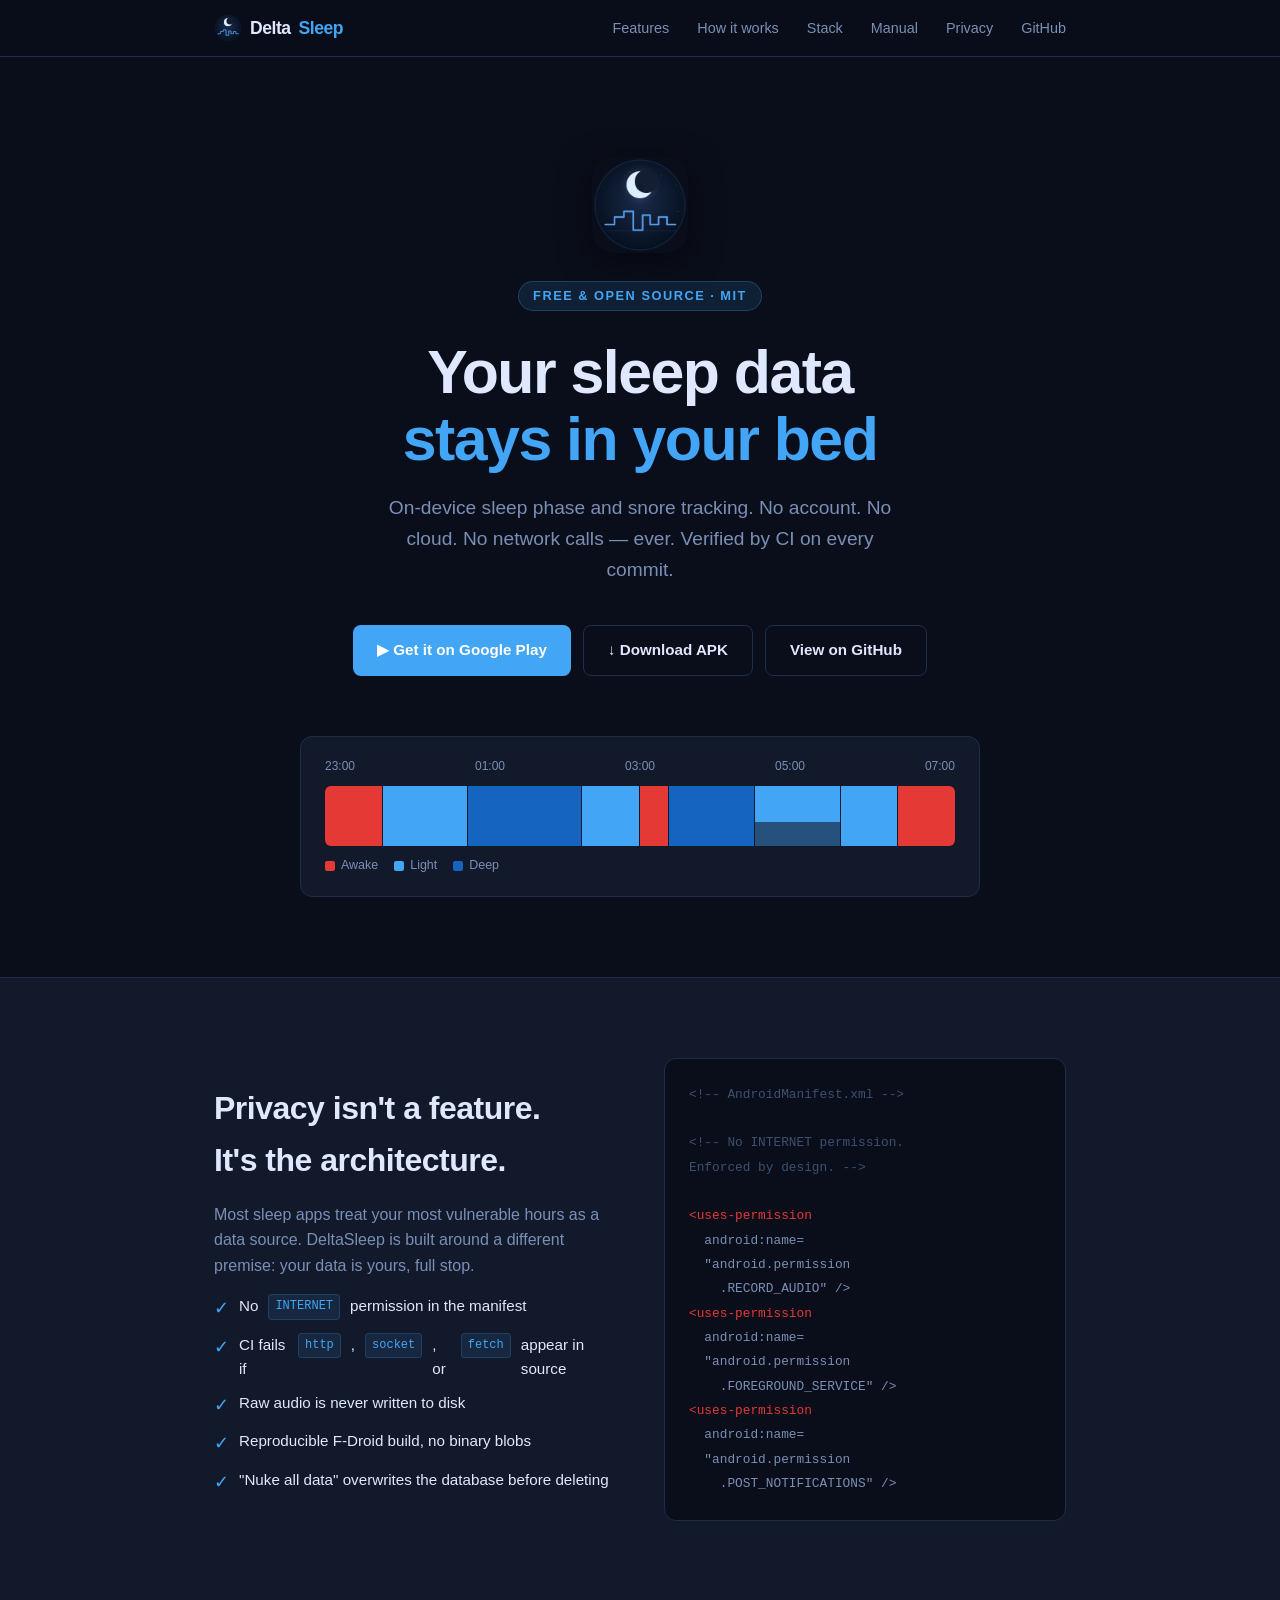
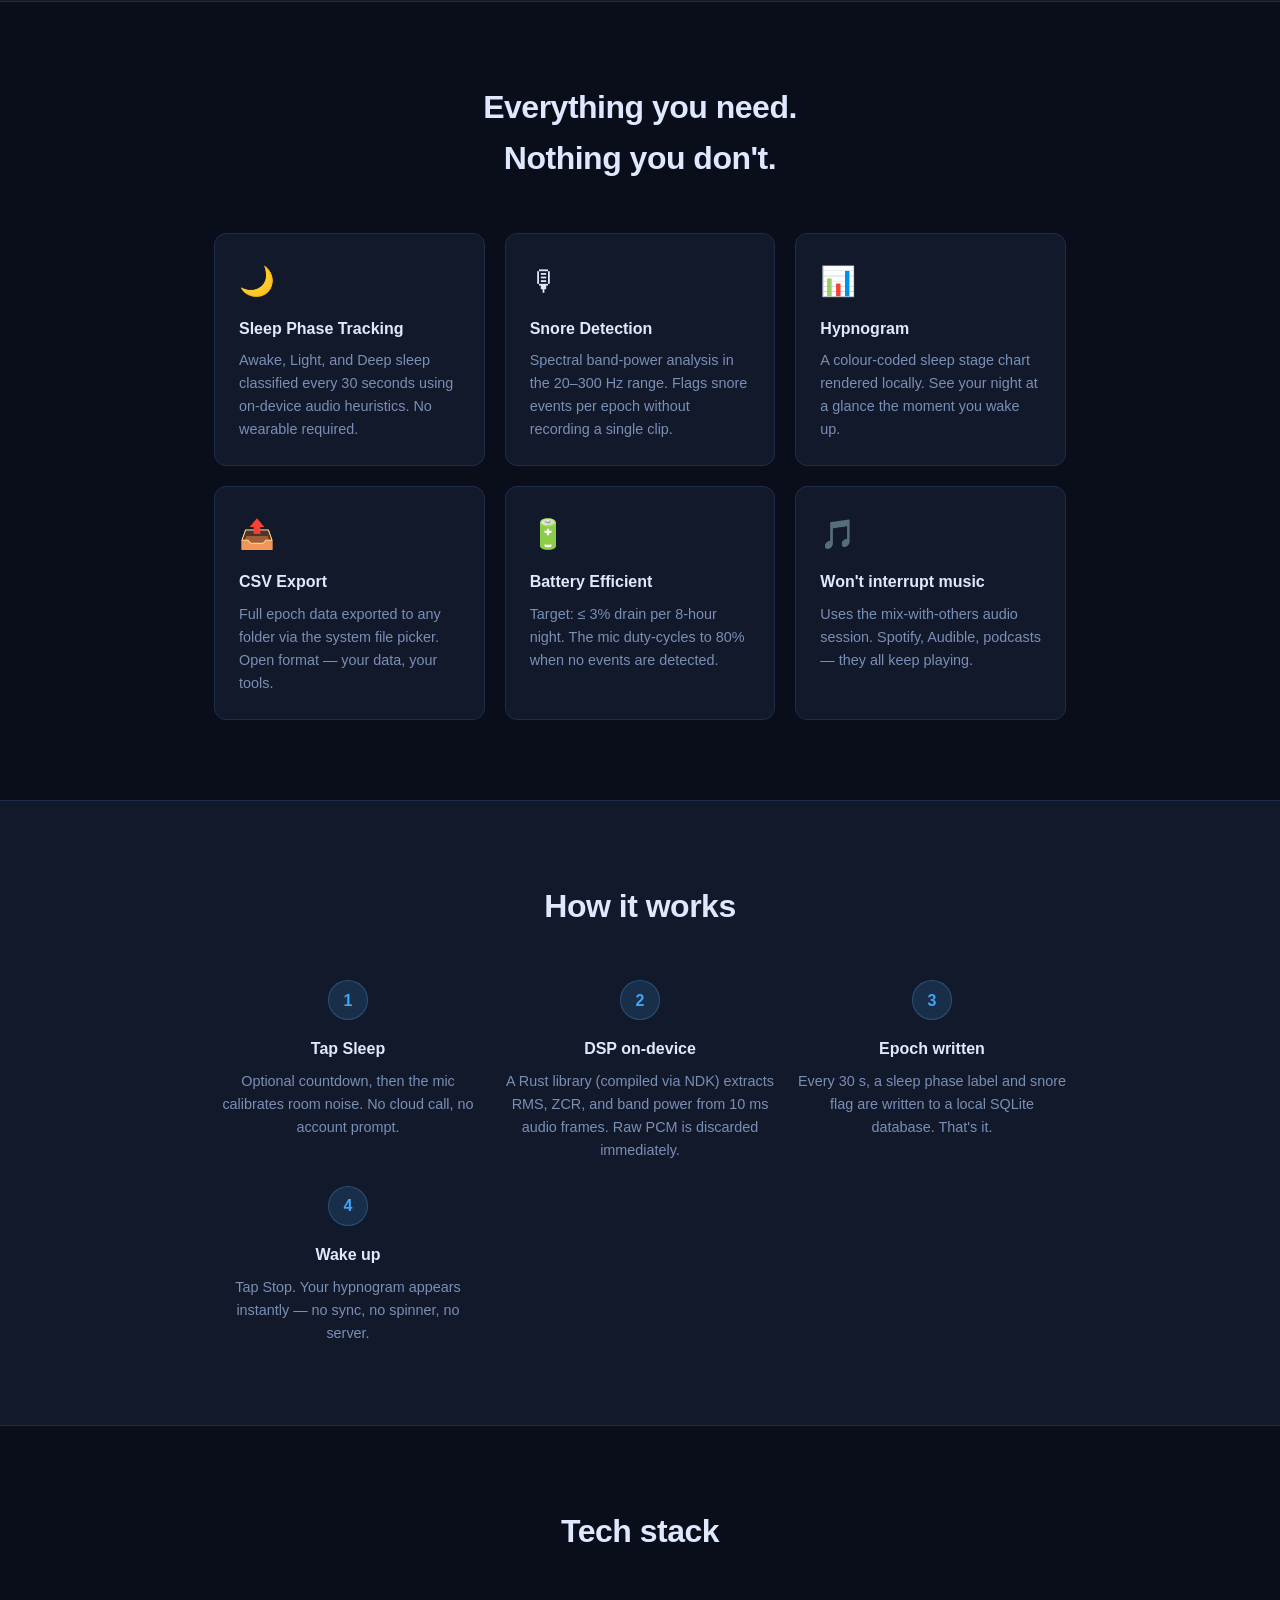
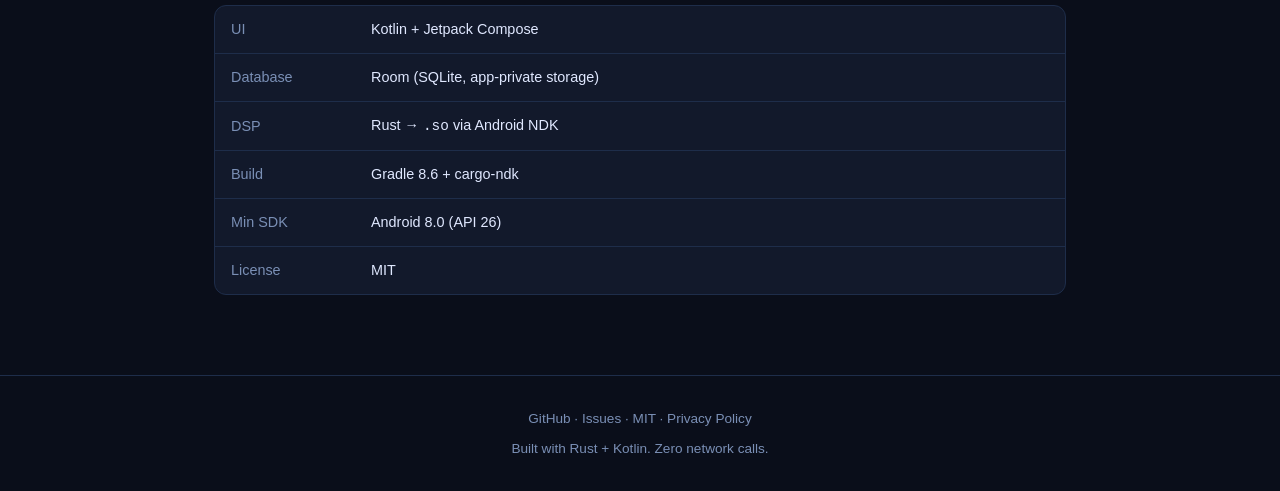
==== web/index.html @ d382a1e6 "chore: relicense from GPLv3 to MIT" ====
<!DOCTYPE html>
<html lang="en">
<head>
  <meta charset="UTF-8" />
  <meta name="viewport" content="width=device-width, initial-scale=1.0" />
  <meta name="description" content="DeltaSleep — free, open-source sleep tracker that never sends your data anywhere. Runs 100% offline." />
  <title>DeltaSleep — Your sleep data stays in your bed</title>
  <link rel="icon" type="image/svg+xml" href="favicon.svg" />
  <link rel="alternate icon" type="image/png" href="favicon-32.png" sizes="32x32" />
  <link rel="apple-touch-icon" href="apple-touch-icon.png" />
  <meta property="og:image" content="icon-512.png" />
  <meta property="og:title" content="DeltaSleep — Your sleep data stays in your bed" />
  <meta property="og:description" content="Free, open-source sleep phase and snore tracking. 100% offline." />
  <style>
    :root {
      --bg:       #0a0e1a;
      --surface:  #12192b;
      --border:   #1e2d4a;
      --primary:  #42a5f5;
      --deep:     #1565c0;
      --awake:    #e53935;
      --rem:      #ab47bc;
      --text:     #e0e8ff;
      --muted:    #7a8fb5;
      --radius:   12px;
    }

    *, *::before, *::after { box-sizing: border-box; margin: 0; padding: 0; }

    body {
      font-family: -apple-system, BlinkMacSystemFont, "Segoe UI", Roboto, sans-serif;
      background: var(--bg);
      color: var(--text);
      line-height: 1.6;
    }

    a { color: var(--primary); text-decoration: none; }
    a:hover { text-decoration: underline; }

    /* ── Layout helpers ── */
    .container { max-width: 900px; margin: 0 auto; padding: 0 24px; }
    section { padding: 80px 0; }

    /* ── Nav ── */
    nav {
      position: sticky; top: 0; z-index: 10;
      background: rgba(10, 14, 26, 0.88);
      backdrop-filter: blur(12px);
      border-bottom: 1px solid var(--border);
    }
    nav .inner {
      max-width: 900px; margin: 0 auto; padding: 0 24px;
      display: flex; align-items: center; justify-content: space-between;
      height: 56px;
    }
    nav .logo { font-weight: 700; font-size: 1.1rem; color: var(--text); letter-spacing: -.5px; display: flex; align-items: center; gap: 8px; }
    nav .logo img { width: 28px; height: 28px; border-radius: 6px; }
    nav .logo span { color: var(--primary); }
    nav ul { list-style: none; display: flex; gap: 28px; }
    nav ul a { color: var(--muted); font-size: 0.9rem; }
    nav ul a:hover { color: var(--text); text-decoration: none; }

    /* ── Hero ── */
    #hero {
      padding: 100px 0 80px;
      text-align: center;
    }
    #hero .eyebrow {
      display: inline-block;
      font-size: 0.8rem;
      font-weight: 600;
      letter-spacing: 1.5px;
      text-transform: uppercase;
      color: var(--primary);
      background: rgba(66, 165, 245, 0.12);
      border: 1px solid rgba(66, 165, 245, 0.25);
      border-radius: 99px;
      padding: 4px 14px;
      margin-bottom: 28px;
    }
    #hero h1 {
      font-size: clamp(2.4rem, 6vw, 3.8rem);
      font-weight: 800;
      letter-spacing: -1.5px;
      line-height: 1.1;
      margin-bottom: 20px;
    }
    #hero h1 em { color: var(--primary); font-style: normal; }
    #hero p {
      font-size: 1.2rem;
      color: var(--muted);
      max-width: 520px;
      margin: 0 auto 40px;
    }
    .btn-row { display: flex; gap: 12px; justify-content: center; flex-wrap: wrap; }
    .btn {
      display: inline-flex; align-items: center; gap: 8px;
      padding: 12px 24px; border-radius: 8px;
      font-weight: 600; font-size: 0.95rem;
      transition: opacity .15s, transform .15s;
    }
    .btn:hover { opacity: .85; transform: translateY(-1px); text-decoration: none; }
    .btn-primary { background: var(--primary); color: #fff; }
    .btn-outline {
      background: transparent;
      border: 1px solid var(--border);
      color: var(--text);
    }

    /* ── Hypnogram demo ── */
    .hypnogram-demo {
      margin: 60px auto 0;
      max-width: 680px;
      background: var(--surface);
      border: 1px solid var(--border);
      border-radius: var(--radius);
      padding: 20px 24px;
    }
    .hypno-label {
      font-size: 0.75rem;
      color: var(--muted);
      margin-bottom: 10px;
      display: flex; justify-content: space-between;
    }
    .hypno-track {
      display: flex;
      height: 60px;
      border-radius: 6px;
      overflow: hidden;
      gap: 1px;
    }
    .hypno-track div { flex: 1; }

    /* ── Privacy banner ── */
    #privacy {
      background: var(--surface);
      border-top: 1px solid var(--border);
      border-bottom: 1px solid var(--border);
    }
    .privacy-inner {
      display: grid;
      grid-template-columns: 1fr 1fr;
      gap: 48px;
      align-items: center;
    }
    @media (max-width: 640px) { .privacy-inner { grid-template-columns: 1fr; } }
    .privacy-inner h2 { font-size: 2rem; font-weight: 800; letter-spacing: -.5px; margin-bottom: 16px; }
    .privacy-inner p { color: var(--muted); margin-bottom: 16px; }
    .guarantee-list { list-style: none; display: flex; flex-direction: column; gap: 10px; }
    .guarantee-list li {
      display: flex; align-items: flex-start; gap: 10px;
      font-size: 0.95rem;
    }
    .check { color: var(--primary); font-size: 1.1rem; flex-shrink: 0; }
    .code-pill {
      font-family: ui-monospace, "Cascadia Code", monospace;
      font-size: 0.75rem;
      background: rgba(66,165,245,.1);
      border: 1px solid rgba(66,165,245,.2);
      border-radius: 4px;
      padding: 2px 6px;
      color: var(--primary);
    }
    .no-internet {
      background: var(--bg);
      border: 1px solid var(--border);
      border-radius: var(--radius);
      padding: 24px;
      font-family: ui-monospace, "Cascadia Code", monospace;
      font-size: 0.8rem;
      color: var(--muted);
      line-height: 1.9;
    }
    .no-internet .comment { color: #3d5070; }
    .no-internet .perm { color: var(--awake); }

    /* ── Features grid ── */
    #features h2 { text-align: center; font-size: 2rem; font-weight: 800; letter-spacing: -.5px; margin-bottom: 48px; }
    .features-grid {
      display: grid;
      grid-template-columns: repeat(auto-fit, minmax(220px, 1fr));
      gap: 20px;
    }
    .feature-card {
      background: var(--surface);
      border: 1px solid var(--border);
      border-radius: var(--radius);
      padding: 24px;
    }
    .feature-card .icon { font-size: 1.8rem; margin-bottom: 12px; }
    .feature-card h3 { font-size: 1rem; font-weight: 700; margin-bottom: 8px; }
    .feature-card p { color: var(--muted); font-size: 0.9rem; }

    /* ── Phase legend ── */
    .phase-legend {
      display: flex; gap: 16px; flex-wrap: wrap;
      margin-top: 48px; justify-content: center;
    }
    .phase-item { display: flex; align-items: center; gap: 8px; font-size: 0.9rem; }
    .phase-dot { width: 12px; height: 12px; border-radius: 3px; flex-shrink: 0; }

    /* ── How it works ── */
    #how { background: var(--surface); border-top: 1px solid var(--border); border-bottom: 1px solid var(--border); }
    #how h2 { text-align: center; font-size: 2rem; font-weight: 800; letter-spacing: -.5px; margin-bottom: 48px; }
    .steps { display: grid; grid-template-columns: repeat(auto-fit, minmax(200px, 1fr)); gap: 24px; }
    .step { text-align: center; }
    .step-num {
      width: 40px; height: 40px; border-radius: 50%;
      background: rgba(66,165,245,.15); border: 1px solid rgba(66,165,245,.3);
      color: var(--primary); font-weight: 700;
      display: flex; align-items: center; justify-content: center;
      margin: 0 auto 16px;
    }
    .step h3 { font-size: 1rem; font-weight: 700; margin-bottom: 8px; }
    .step p { color: var(--muted); font-size: 0.9rem; }

    /* ── Stack ── */
    #stack h2 { text-align: center; font-size: 2rem; font-weight: 800; letter-spacing: -.5px; margin-bottom: 48px; }
    .stack-table { width: 100%; border-collapse: collapse; }
    .stack-table td { padding: 12px 16px; border-bottom: 1px solid var(--border); font-size: 0.9rem; }
    .stack-table td:first-child { color: var(--muted); width: 140px; }
    .stack-table tr:last-child td { border-bottom: none; }
    .stack-wrap { background: var(--surface); border: 1px solid var(--border); border-radius: var(--radius); overflow: hidden; }

    /* ── Footer ── */
    footer {
      border-top: 1px solid var(--border);
      padding: 32px 0;
      text-align: center;
      color: var(--muted);
      font-size: 0.85rem;
    }
    footer a { color: var(--muted); }
    footer a:hover { color: var(--text); }
  </style>
</head>
<body>

<!-- Nav -->
<nav>
  <div class="inner">
    <span class="logo"><img src="favicon.svg" alt="" aria-hidden="true" />Delta<span>Sleep</span></span>
    <ul>
      <li><a href="#features">Features</a></li>
      <li><a href="#how">How it works</a></li>
      <li><a href="#stack">Stack</a></li>
      <li><a href="manual.html">Manual</a></li>
      <li><a href="privacy.html">Privacy</a></li>
      <li><a href="https://github.com/ntufar/DeltaSleep">GitHub</a></li>
    </ul>
  </div>
</nav>

<!-- Hero -->
<section id="hero">
  <div class="container">
    <img src="icon-512.png" alt="DeltaSleep icon" style="width:96px;height:96px;border-radius:22px;display:block;margin:0 auto 28px;box-shadow:0 8px 32px rgba(0,0,0,.5)" />
    <div class="eyebrow">Free &amp; Open Source · MIT</div>
    <h1>Your sleep data<br/><em>stays in your bed</em></h1>
    <p>On-device sleep phase and snore tracking. No account. No cloud. No network calls — ever. Verified by CI on every commit.</p>
    <div class="btn-row">
      <a class="btn btn-primary" href="https://play.google.com/store/apps/details?id=io.github.ntufar.deltasleep&amp;pcampaignid=web_share">
        ▶ Get it on Google Play
      </a>
      <a class="btn btn-outline" href="https://github.com/ntufar/DeltaSleep/releases">
        ↓ Download APK
      </a>
      <a class="btn btn-outline" href="https://github.com/ntufar/DeltaSleep">
        View on GitHub
      </a>
    </div>

    <!-- Decorative hypnogram -->
    <div class="hypnogram-demo">
      <div class="hypno-label">
        <span>23:00</span><span>01:00</span><span>03:00</span><span>05:00</span><span>07:00</span>
      </div>
      <div class="hypno-track">
        <!-- Awake bursts at start -->
        <div style="background:#e53935;flex:2"></div>
        <!-- Light -->
        <div style="background:#42a5f5;flex:3"></div>
        <!-- Deep -->
        <div style="background:#1565c0;flex:4"></div>
        <!-- Light -->
        <div style="background:#42a5f5;flex:2"></div>
        <!-- Awake briefly (WASO) -->
        <div style="background:#e53935;flex:1"></div>
        <!-- Deep -->
        <div style="background:#1565c0;flex:3"></div>
        <!-- Light with snore tint via gradient -->
        <div style="background:linear-gradient(#42a5f5 60%,#42a5f566 60%);flex:3"></div>
        <!-- Light -->
        <div style="background:#42a5f5;flex:2"></div>
        <!-- Awake — morning -->
        <div style="background:#e53935;flex:2"></div>
      </div>
      <div style="margin-top:10px; display:flex; gap:16px; flex-wrap:wrap;">
        <span style="display:flex;align-items:center;gap:6px;font-size:.78rem;color:#7a8fb5">
          <span style="width:10px;height:10px;background:#e53935;border-radius:2px;display:inline-block"></span> Awake
        </span>
        <span style="display:flex;align-items:center;gap:6px;font-size:.78rem;color:#7a8fb5">
          <span style="width:10px;height:10px;background:#42a5f5;border-radius:2px;display:inline-block"></span> Light
        </span>
        <span style="display:flex;align-items:center;gap:6px;font-size:.78rem;color:#7a8fb5">
          <span style="width:10px;height:10px;background:#1565c0;border-radius:2px;display:inline-block"></span> Deep
        </span>
      </div>
    </div>
  </div>
</section>

<!-- Privacy -->
<section id="privacy">
  <div class="container">
    <div class="privacy-inner">
      <div>
        <h2>Privacy isn't a feature.<br/>It's the architecture.</h2>
        <p>Most sleep apps treat your most vulnerable hours as a data source. DeltaSleep is built around a different premise: your data is yours, full stop.</p>
        <ul class="guarantee-list">
          <li><span class="check">✓</span> No <span class="code-pill">INTERNET</span> permission in the manifest</li>
          <li><span class="check">✓</span> CI fails if <span class="code-pill">http</span>, <span class="code-pill">socket</span>, or <span class="code-pill">fetch</span> appear in source</li>
          <li><span class="check">✓</span> Raw audio is never written to disk</li>
          <li><span class="check">✓</span> Reproducible F-Droid build, no binary blobs</li>
          <li><span class="check">✓</span> "Nuke all data" overwrites the database before deleting</li>
        </ul>
      </div>
      <div class="no-internet">
        <span class="comment">&lt;!-- AndroidManifest.xml --&gt;</span><br/>
        <br/>
        <span class="comment">&lt;!-- No INTERNET permission.</span><br/>
        <span class="comment">     Enforced by design. --&gt;</span><br/>
        <br/>
        <span class="perm">&lt;uses-permission</span><br/>
        &nbsp;&nbsp;android:name=<br/>
        &nbsp;&nbsp;"android.permission<br/>
        &nbsp;&nbsp;&nbsp;&nbsp;.RECORD_AUDIO" /&gt;<br/>
        <span class="perm">&lt;uses-permission</span><br/>
        &nbsp;&nbsp;android:name=<br/>
        &nbsp;&nbsp;"android.permission<br/>
        &nbsp;&nbsp;&nbsp;&nbsp;.FOREGROUND_SERVICE" /&gt;<br/>
        <span class="perm">&lt;uses-permission</span><br/>
        &nbsp;&nbsp;android:name=<br/>
        &nbsp;&nbsp;"android.permission<br/>
        &nbsp;&nbsp;&nbsp;&nbsp;.POST_NOTIFICATIONS" /&gt;
      </div>
    </div>
  </div>
</section>

<!-- Features -->
<section id="features">
  <div class="container">
    <h2>Everything you need.<br/>Nothing you don't.</h2>
    <div class="features-grid">
      <div class="feature-card">
        <div class="icon">🌙</div>
        <h3>Sleep Phase Tracking</h3>
        <p>Awake, Light, and Deep sleep classified every 30 seconds using on-device audio heuristics. No wearable required.</p>
      </div>
      <div class="feature-card">
        <div class="icon">🎙</div>
        <h3>Snore Detection</h3>
        <p>Spectral band-power analysis in the 20–300 Hz range. Flags snore events per epoch without recording a single clip.</p>
      </div>
      <div class="feature-card">
        <div class="icon">📊</div>
        <h3>Hypnogram</h3>
        <p>A colour-coded sleep stage chart rendered locally. See your night at a glance the moment you wake up.</p>
      </div>
      <div class="feature-card">
        <div class="icon">📤</div>
        <h3>CSV Export</h3>
        <p>Full epoch data exported to any folder via the system file picker. Open format — your data, your tools.</p>
      </div>
      <div class="feature-card">
        <div class="icon">🔋</div>
        <h3>Battery Efficient</h3>
        <p>Target: ≤ 3% drain per 8-hour night. The mic duty-cycles to 80% when no events are detected.</p>
      </div>
      <div class="feature-card">
        <div class="icon">🎵</div>
        <h3>Won't interrupt music</h3>
        <p>Uses the mix-with-others audio session. Spotify, Audible, podcasts — they all keep playing.</p>
      </div>
    </div>
  </div>
</section>

<!-- How it works -->
<section id="how">
  <div class="container">
    <h2>How it works</h2>
    <div class="steps">
      <div class="step">
        <div class="step-num">1</div>
        <h3>Tap Sleep</h3>
        <p>Optional countdown, then the mic calibrates room noise. No cloud call, no account prompt.</p>
      </div>
      <div class="step">
        <div class="step-num">2</div>
        <h3>DSP on-device</h3>
        <p>A Rust library (compiled via NDK) extracts RMS, ZCR, and band power from 10 ms audio frames. Raw PCM is discarded immediately.</p>
      </div>
      <div class="step">
        <div class="step-num">3</div>
        <h3>Epoch written</h3>
        <p>Every 30 s, a sleep phase label and snore flag are written to a local SQLite database. That's it.</p>
      </div>
      <div class="step">
        <div class="step-num">4</div>
        <h3>Wake up</h3>
        <p>Tap Stop. Your hypnogram appears instantly — no sync, no spinner, no server.</p>
      </div>
    </div>
  </div>
</section>

<!-- Stack -->
<section id="stack">
  <div class="container">
    <h2>Tech stack</h2>
    <div class="stack-wrap">
      <table class="stack-table">
        <tr><td>UI</td><td>Kotlin + Jetpack Compose</td></tr>
        <tr><td>Database</td><td>Room (SQLite, app-private storage)</td></tr>
        <tr><td>DSP</td><td>Rust → <code>.so</code> via Android NDK</td></tr>
        <tr><td>Build</td><td>Gradle 8.6 + cargo-ndk</td></tr>
        <tr><td>Min SDK</td><td>Android 8.0 (API 26)</td></tr>
        <tr><td>License</td><td>MIT</td></tr>
      </table>
    </div>
  </div>
</section>

<!-- Footer -->
<footer>
  <div class="container">
    <p>
      <a href="https://github.com/ntufar/DeltaSleep">GitHub</a> ·
      <a href="https://github.com/ntufar/DeltaSleep/issues">Issues</a> ·
      <a href="https://github.com/ntufar/DeltaSleep/blob/master/LICENSE">MIT</a> ·
      <a href="privacy.html">Privacy Policy</a>
    </p>
    <p style="margin-top:8px">Built with Rust + Kotlin. Zero network calls.</p>
  </div>
</footer>

</body>
</html>
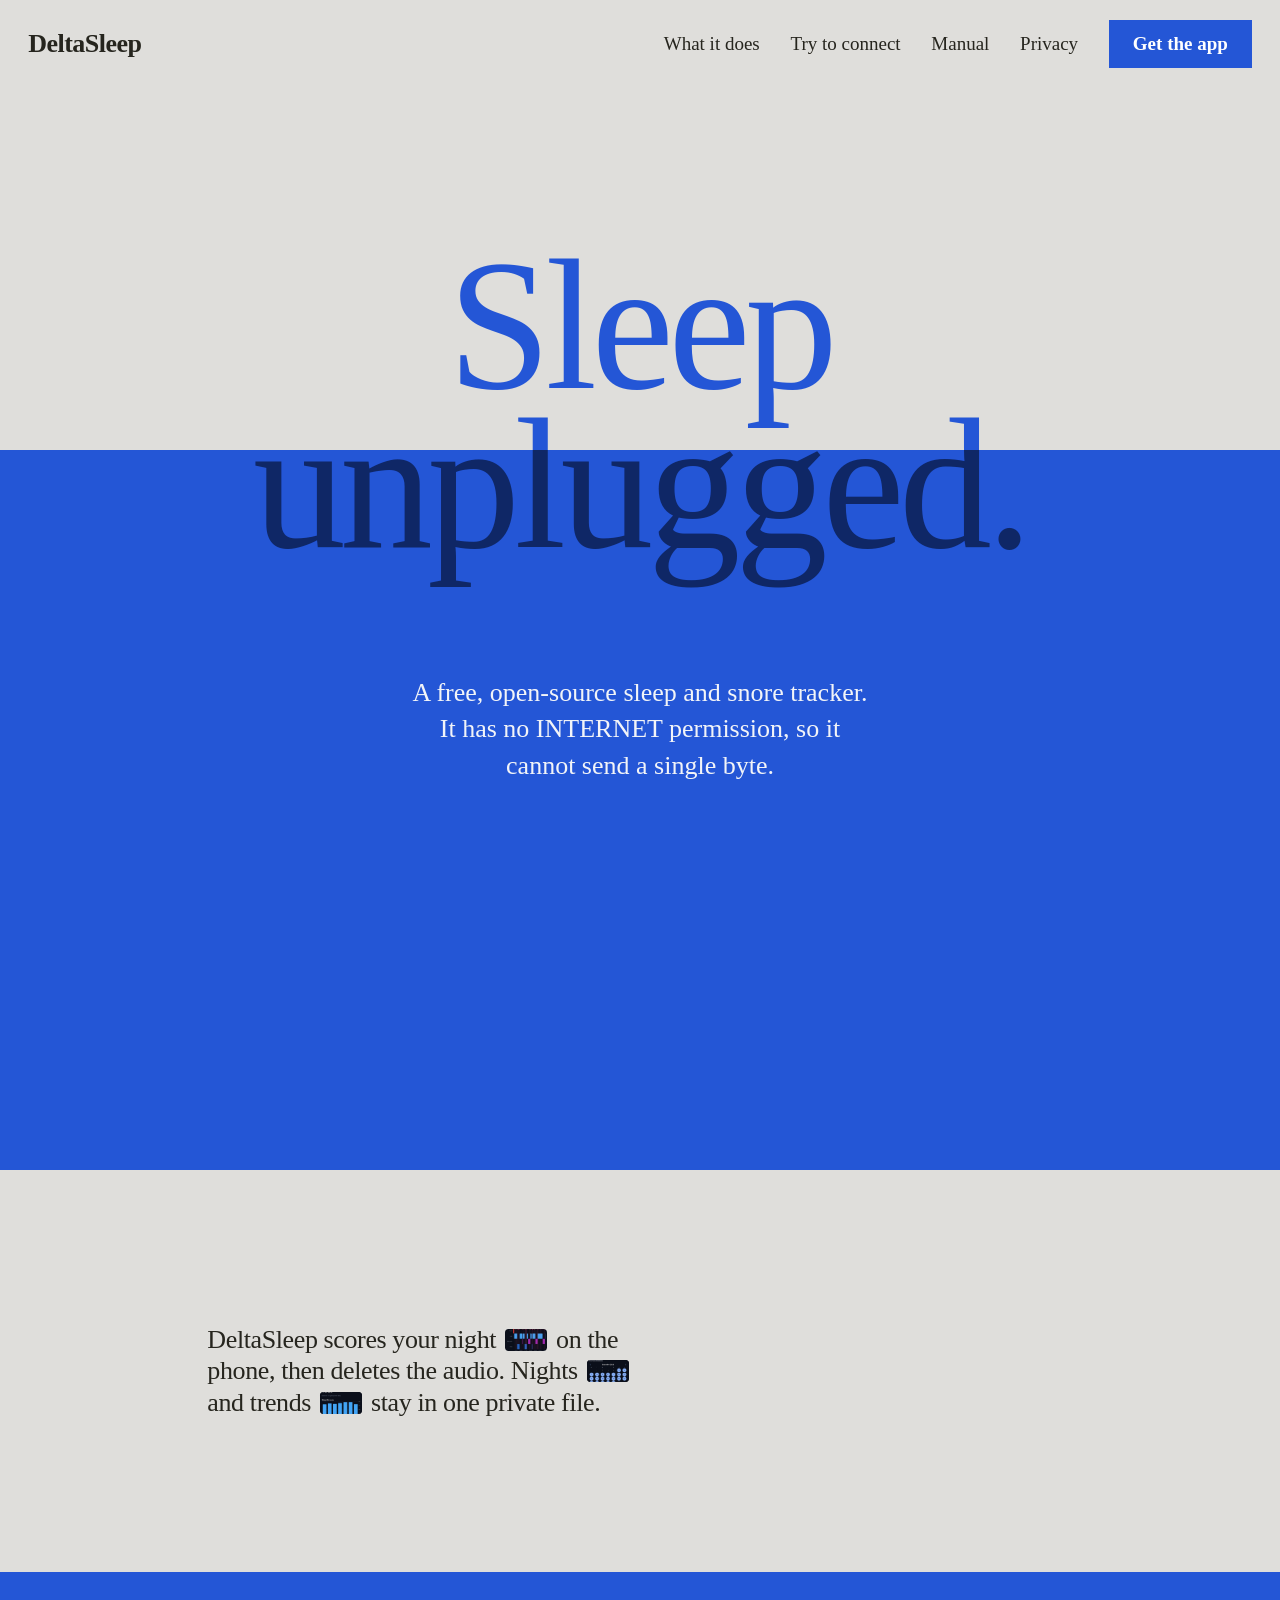
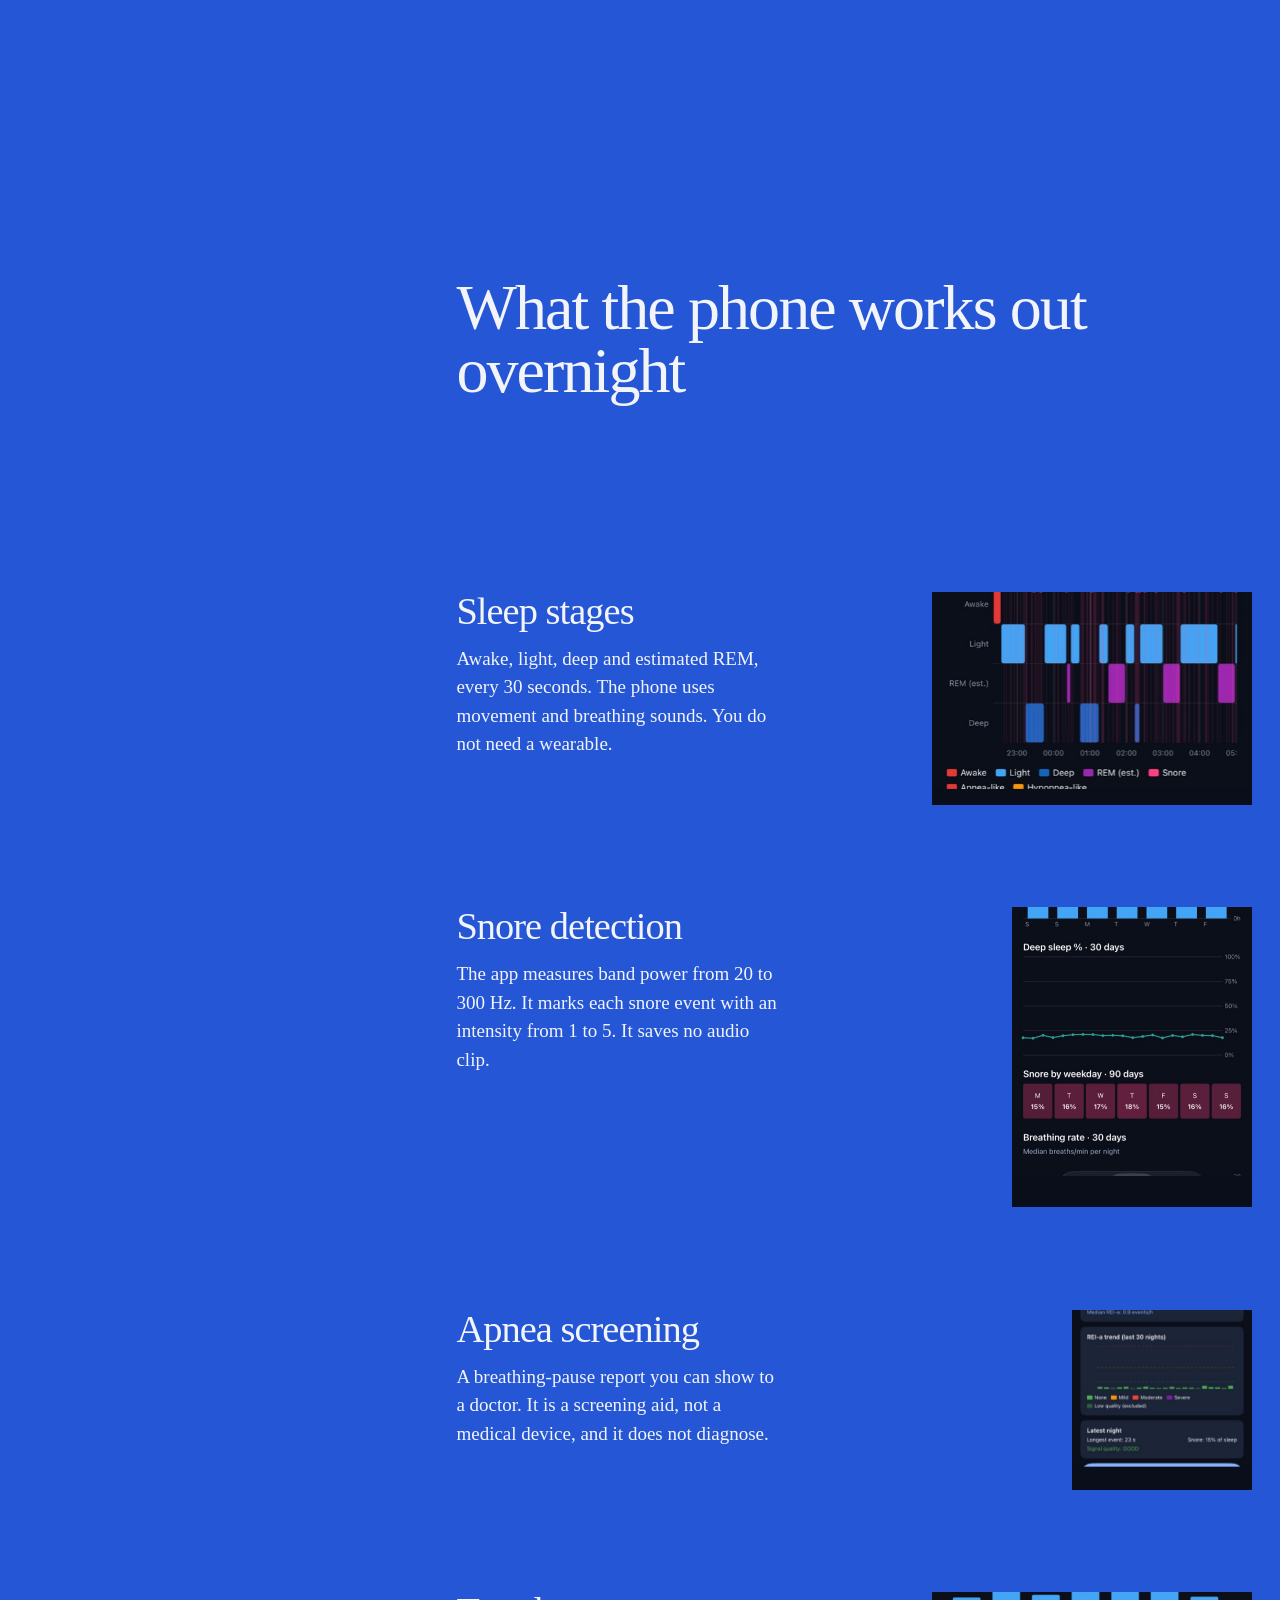
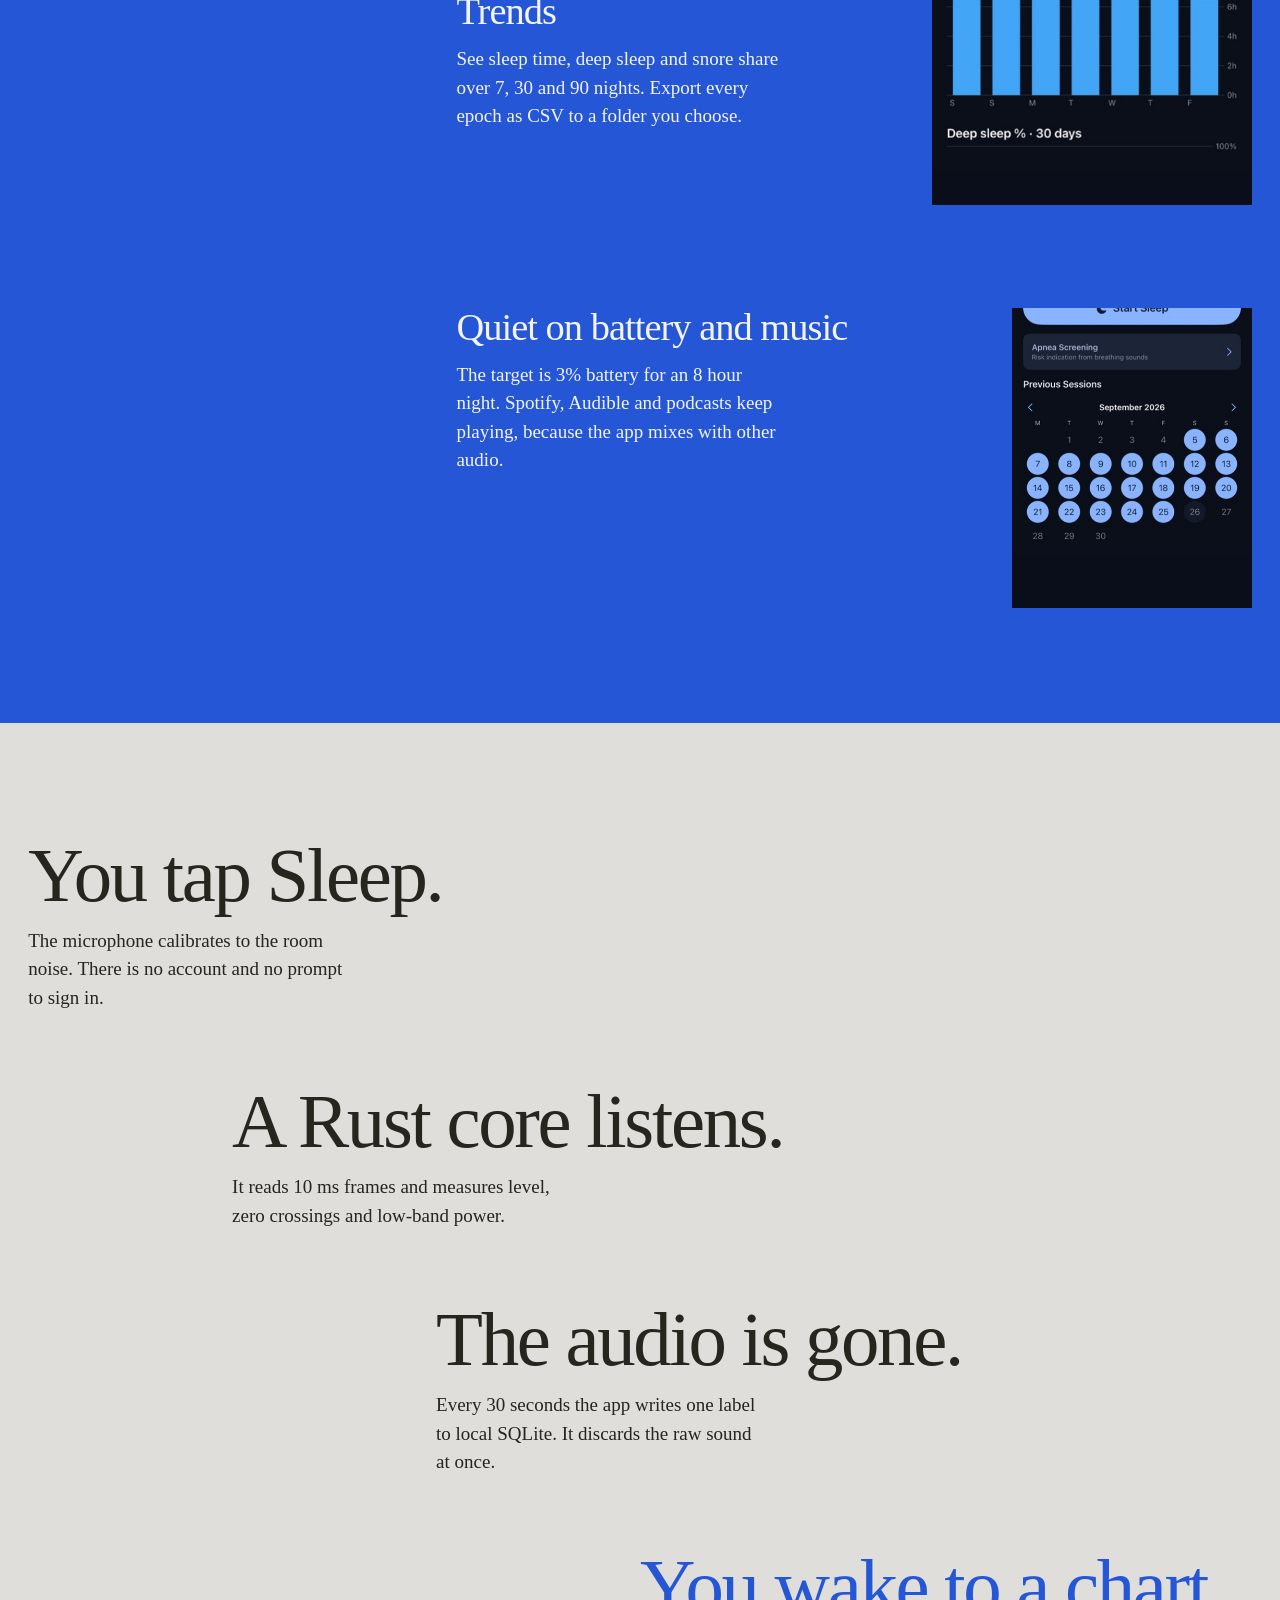
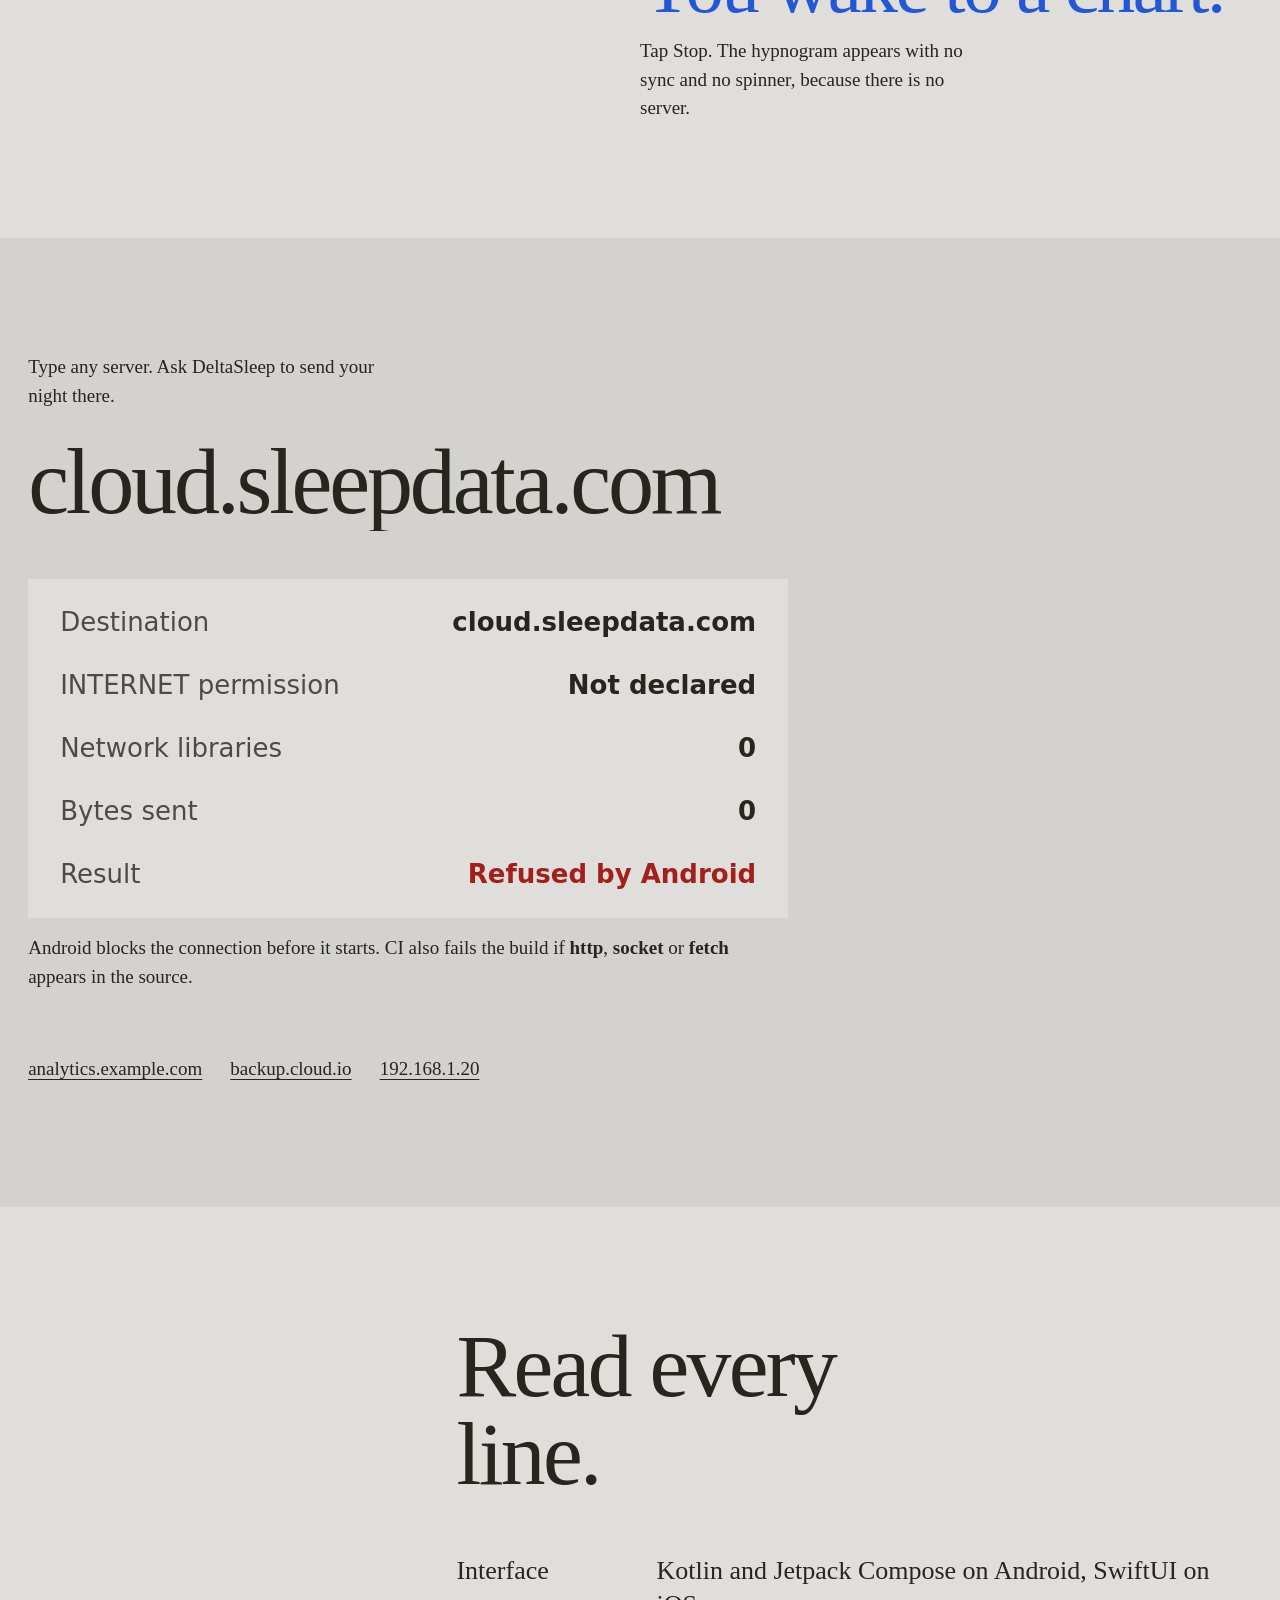
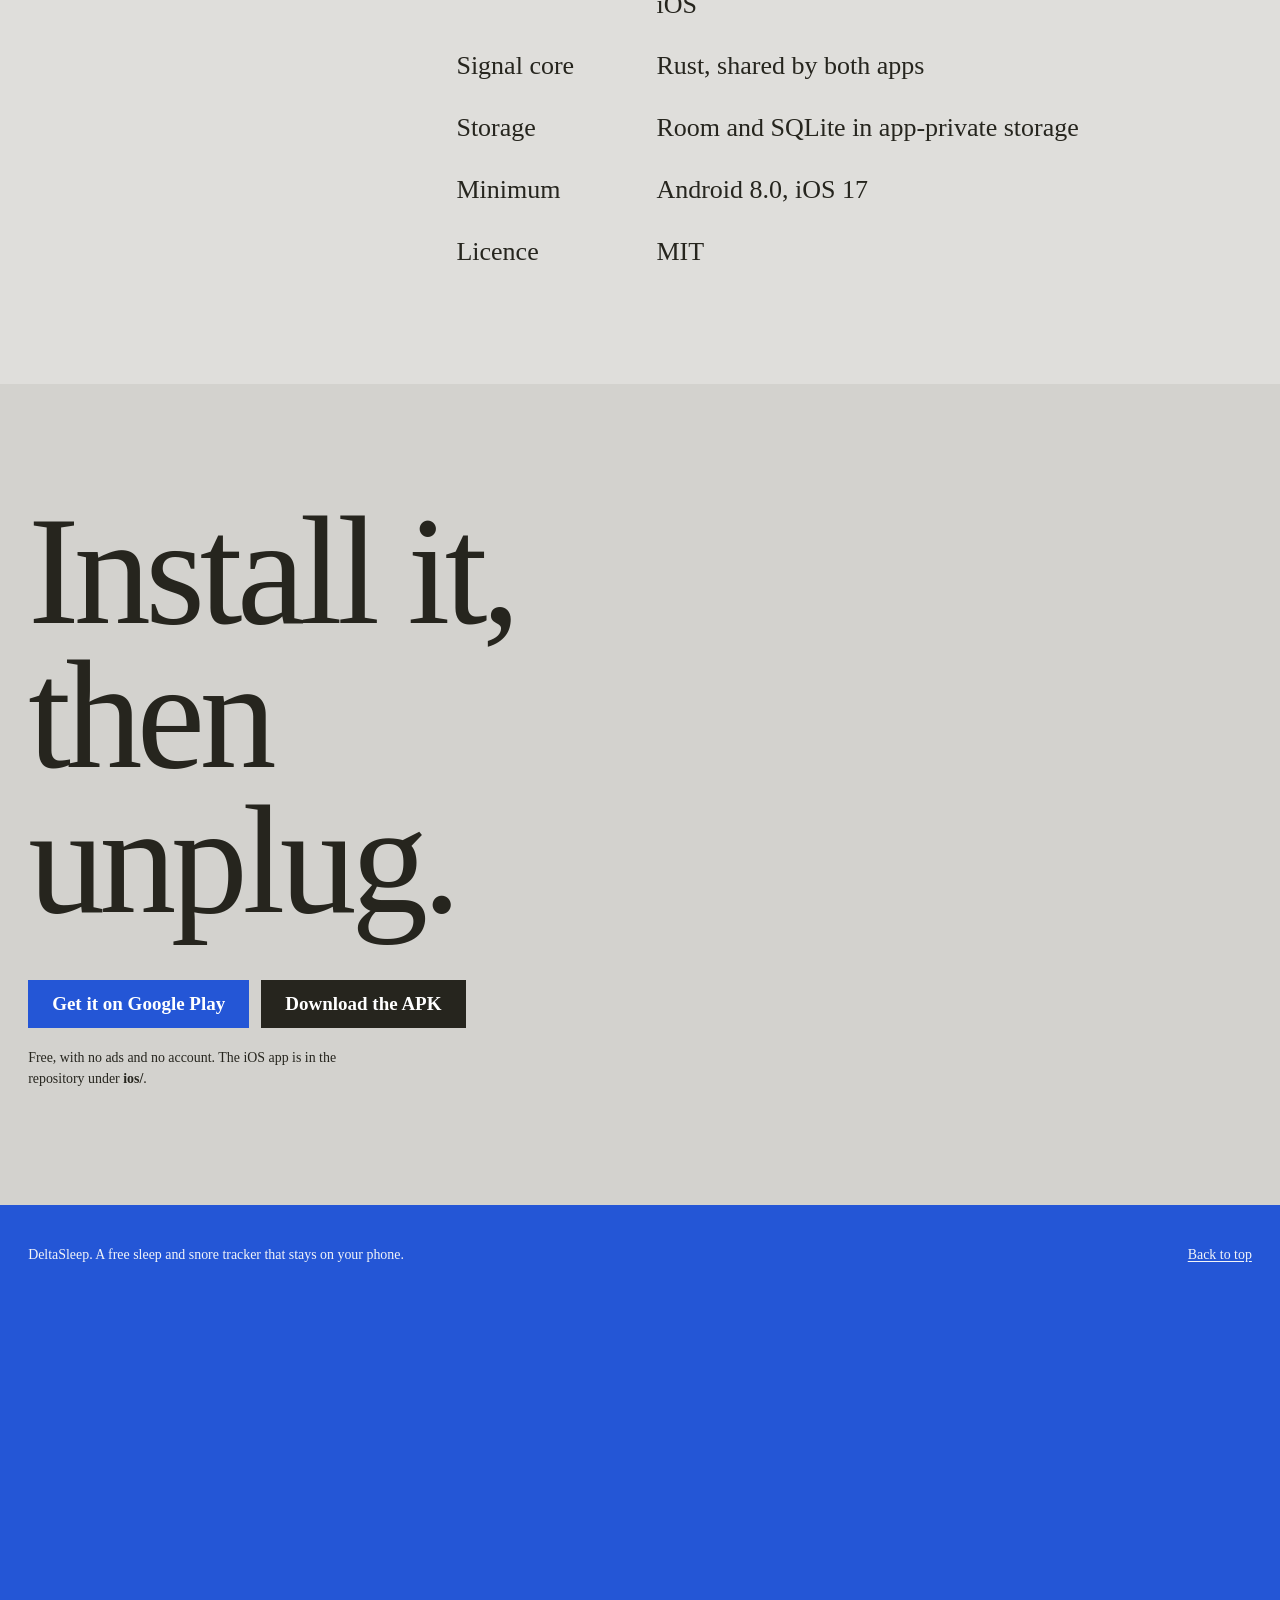
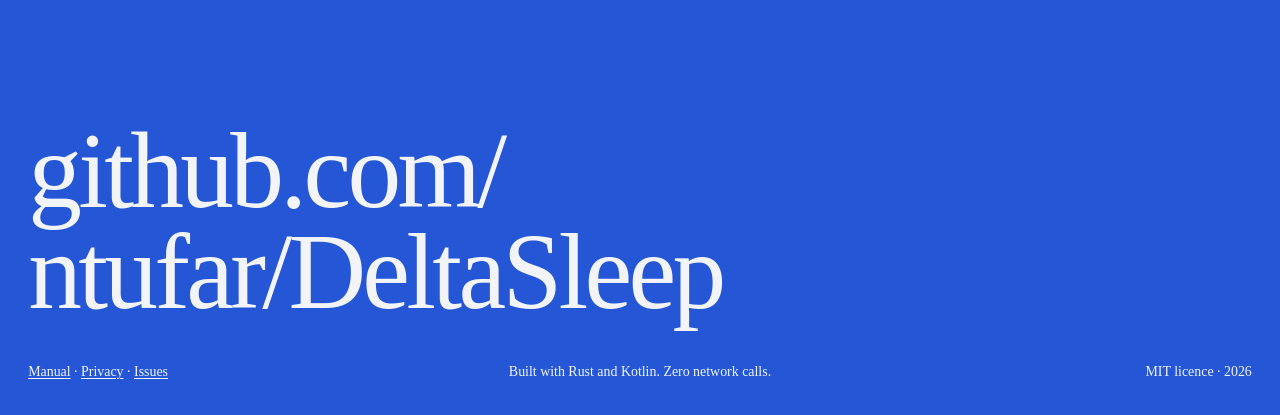
==== commit a6d990aa: "feat(web): redesign the website Replace the dark theme with a stone and blue design. Add a hero with" ====
--- a/web/index.html
+++ b/web/index.html
@@ -3,448 +3,178 @@
 <head>
   <meta charset="UTF-8" />
   <meta name="viewport" content="width=device-width, initial-scale=1.0" />
-  <meta name="description" content="DeltaSleep — free, open-source sleep tracker that never sends your data anywhere. Runs 100% offline." />
-  <title>DeltaSleep — Your sleep data stays in your bed</title>
+  <meta name="description" content="DeltaSleep is a free, open-source sleep and snore tracker. It runs 100% offline and has no INTERNET permission." />
+  <title>DeltaSleep — Sleep unplugged</title>
   <link rel="icon" type="image/svg+xml" href="favicon.svg" />
   <link rel="alternate icon" type="image/png" href="favicon-32.png" sizes="32x32" />
   <link rel="apple-touch-icon" href="apple-touch-icon.png" />
+  <link rel="preload" href="fonts/erode-500.woff2" as="font" type="font/woff2" crossorigin />
   <meta property="og:image" content="icon-512.png" />
-  <meta property="og:title" content="DeltaSleep — Your sleep data stays in your bed" />
+  <meta property="og:title" content="DeltaSleep — Sleep unplugged" />
   <meta property="og:description" content="Free, open-source sleep phase and snore tracking. 100% offline." />
-  <style>
-    :root {
-      --bg:       #0a0e1a;
-      --surface:  #12192b;
-      --border:   #1e2d4a;
-      --primary:  #42a5f5;
-      --deep:     #1565c0;
-      --awake:    #e53935;
-      --rem:      #ab47bc;
-      --text:     #e0e8ff;
-      --muted:    #7a8fb5;
-      --radius:   12px;
-    }
-
-    *, *::before, *::after { box-sizing: border-box; margin: 0; padding: 0; }
-
-    body {
-      font-family: -apple-system, BlinkMacSystemFont, "Segoe UI", Roboto, sans-serif;
-      background: var(--bg);
-      color: var(--text);
-      line-height: 1.6;
-    }
-
-    a { color: var(--primary); text-decoration: none; }
-    a:hover { text-decoration: underline; }
-
-    /* ── Layout helpers ── */
-    .container { max-width: 900px; margin: 0 auto; padding: 0 24px; }
-    section { padding: 80px 0; }
-
-    /* ── Nav ── */
-    nav {
-      position: sticky; top: 0; z-index: 10;
-      background: rgba(10, 14, 26, 0.88);
-      backdrop-filter: blur(12px);
-      border-bottom: 1px solid var(--border);
-    }
-    nav .inner {
-      max-width: 900px; margin: 0 auto; padding: 0 24px;
-      display: flex; align-items: center; justify-content: space-between;
-      height: 56px;
-    }
-    nav .logo { font-weight: 700; font-size: 1.1rem; color: var(--text); letter-spacing: -.5px; display: flex; align-items: center; gap: 8px; }
-    nav .logo img { width: 28px; height: 28px; border-radius: 6px; }
-    nav .logo span { color: var(--primary); }
-    nav ul { list-style: none; display: flex; gap: 28px; }
-    nav ul a { color: var(--muted); font-size: 0.9rem; }
-    nav ul a:hover { color: var(--text); text-decoration: none; }
-
-    /* ── Hero ── */
-    #hero {
-      padding: 100px 0 80px;
-      text-align: center;
-    }
-    #hero .eyebrow {
-      display: inline-block;
-      font-size: 0.8rem;
-      font-weight: 600;
-      letter-spacing: 1.5px;
-      text-transform: uppercase;
-      color: var(--primary);
-      background: rgba(66, 165, 245, 0.12);
-      border: 1px solid rgba(66, 165, 245, 0.25);
-      border-radius: 99px;
-      padding: 4px 14px;
-      margin-bottom: 28px;
-    }
-    #hero h1 {
-      font-size: clamp(2.4rem, 6vw, 3.8rem);
-      font-weight: 800;
-      letter-spacing: -1.5px;
-      line-height: 1.1;
-      margin-bottom: 20px;
-    }
-    #hero h1 em { color: var(--primary); font-style: normal; }
-    #hero p {
-      font-size: 1.2rem;
-      color: var(--muted);
-      max-width: 520px;
-      margin: 0 auto 40px;
-    }
-    .btn-row { display: flex; gap: 12px; justify-content: center; flex-wrap: wrap; }
-    .btn {
-      display: inline-flex; align-items: center; gap: 8px;
-      padding: 12px 24px; border-radius: 8px;
-      font-weight: 600; font-size: 0.95rem;
-      transition: opacity .15s, transform .15s;
-    }
-    .btn:hover { opacity: .85; transform: translateY(-1px); text-decoration: none; }
-    .btn-primary { background: var(--primary); color: #fff; }
-    .btn-outline {
-      background: transparent;
-      border: 1px solid var(--border);
-      color: var(--text);
-    }
-
-    /* ── Hypnogram demo ── */
-    .hypnogram-demo {
-      margin: 60px auto 0;
-      max-width: 680px;
-      background: var(--surface);
-      border: 1px solid var(--border);
-      border-radius: var(--radius);
-      padding: 20px 24px;
-    }
-    .hypno-label {
-      font-size: 0.75rem;
-      color: var(--muted);
-      margin-bottom: 10px;
-      display: flex; justify-content: space-between;
-    }
-    .hypno-track {
-      display: flex;
-      height: 60px;
-      border-radius: 6px;
-      overflow: hidden;
-      gap: 1px;
-    }
-    .hypno-track div { flex: 1; }
-
-    /* ── Privacy banner ── */
-    #privacy {
-      background: var(--surface);
-      border-top: 1px solid var(--border);
-      border-bottom: 1px solid var(--border);
-    }
-    .privacy-inner {
-      display: grid;
-      grid-template-columns: 1fr 1fr;
-      gap: 48px;
-      align-items: center;
-    }
-    @media (max-width: 640px) { .privacy-inner { grid-template-columns: 1fr; } }
-    .privacy-inner h2 { font-size: 2rem; font-weight: 800; letter-spacing: -.5px; margin-bottom: 16px; }
-    .privacy-inner p { color: var(--muted); margin-bottom: 16px; }
-    .guarantee-list { list-style: none; display: flex; flex-direction: column; gap: 10px; }
-    .guarantee-list li {
-      display: flex; align-items: flex-start; gap: 10px;
-      font-size: 0.95rem;
-    }
-    .check { color: var(--primary); font-size: 1.1rem; flex-shrink: 0; }
-    .code-pill {
-      font-family: ui-monospace, "Cascadia Code", monospace;
-      font-size: 0.75rem;
-      background: rgba(66,165,245,.1);
-      border: 1px solid rgba(66,165,245,.2);
-      border-radius: 4px;
-      padding: 2px 6px;
-      color: var(--primary);
-    }
-    .no-internet {
-      background: var(--bg);
-      border: 1px solid var(--border);
-      border-radius: var(--radius);
-      padding: 24px;
-      font-family: ui-monospace, "Cascadia Code", monospace;
-      font-size: 0.8rem;
-      color: var(--muted);
-      line-height: 1.9;
-    }
-    .no-internet .comment { color: #3d5070; }
-    .no-internet .perm { color: var(--awake); }
-
-    /* ── Features grid ── */
-    #features h2 { text-align: center; font-size: 2rem; font-weight: 800; letter-spacing: -.5px; margin-bottom: 48px; }
-    .features-grid {
-      display: grid;
-      grid-template-columns: repeat(auto-fit, minmax(220px, 1fr));
-      gap: 20px;
-    }
-    .feature-card {
-      background: var(--surface);
-      border: 1px solid var(--border);
-      border-radius: var(--radius);
-      padding: 24px;
-    }
-    .feature-card .icon { font-size: 1.8rem; margin-bottom: 12px; }
-    .feature-card h3 { font-size: 1rem; font-weight: 700; margin-bottom: 8px; }
-    .feature-card p { color: var(--muted); font-size: 0.9rem; }
-
-    /* ── Phase legend ── */
-    .phase-legend {
-      display: flex; gap: 16px; flex-wrap: wrap;
-      margin-top: 48px; justify-content: center;
-    }
-    .phase-item { display: flex; align-items: center; gap: 8px; font-size: 0.9rem; }
-    .phase-dot { width: 12px; height: 12px; border-radius: 3px; flex-shrink: 0; }
-
-    /* ── How it works ── */
-    #how { background: var(--surface); border-top: 1px solid var(--border); border-bottom: 1px solid var(--border); }
-    #how h2 { text-align: center; font-size: 2rem; font-weight: 800; letter-spacing: -.5px; margin-bottom: 48px; }
-    .steps { display: grid; grid-template-columns: repeat(auto-fit, minmax(200px, 1fr)); gap: 24px; }
-    .step { text-align: center; }
-    .step-num {
-      width: 40px; height: 40px; border-radius: 50%;
-      background: rgba(66,165,245,.15); border: 1px solid rgba(66,165,245,.3);
-      color: var(--primary); font-weight: 700;
-      display: flex; align-items: center; justify-content: center;
-      margin: 0 auto 16px;
-    }
-    .step h3 { font-size: 1rem; font-weight: 700; margin-bottom: 8px; }
-    .step p { color: var(--muted); font-size: 0.9rem; }
-
-    /* ── Stack ── */
-    #stack h2 { text-align: center; font-size: 2rem; font-weight: 800; letter-spacing: -.5px; margin-bottom: 48px; }
-    .stack-table { width: 100%; border-collapse: collapse; }
-    .stack-table td { padding: 12px 16px; border-bottom: 1px solid var(--border); font-size: 0.9rem; }
-    .stack-table td:first-child { color: var(--muted); width: 140px; }
-    .stack-table tr:last-child td { border-bottom: none; }
-    .stack-wrap { background: var(--surface); border: 1px solid var(--border); border-radius: var(--radius); overflow: hidden; }
-
-    /* ── Footer ── */
-    footer {
-      border-top: 1px solid var(--border);
-      padding: 32px 0;
-      text-align: center;
-      color: var(--muted);
-      font-size: 0.85rem;
-    }
-    footer a { color: var(--muted); }
-    footer a:hover { color: var(--text); }
-  </style>
+  <link rel="stylesheet" href="site.css" />
+  <script>document.documentElement.classList.add("js");</script>
 </head>
 <body>
 
-<!-- Nav -->
-<nav>
-  <div class="inner">
-    <span class="logo"><img src="favicon.svg" alt="" aria-hidden="true" />Delta<span>Sleep</span></span>
-    <ul>
-      <li><a href="#features">Features</a></li>
-      <li><a href="#how">How it works</a></li>
-      <li><a href="#stack">Stack</a></li>
-      <li><a href="manual.html">Manual</a></li>
-      <li><a href="privacy.html">Privacy</a></li>
-      <li><a href="https://github.com/ntufar/DeltaSleep">GitHub</a></li>
-    </ul>
+<header class="header" data-on="stone">
+  <a class="wordmark" href="#top">DeltaSleep</a>
+  <nav aria-label="Main">
+    <a href="#features">What it does</a>
+    <a href="#try">Try to connect</a>
+    <a href="manual.html">Manual</a>
+    <a href="privacy.html">Privacy</a>
+    <a class="btn" href="#get">Get the app</a>
+  </nav>
+</header>
+
+<main id="top">
+
+  <!-- Hero: two fields, one headline across the seam -->
+  <section class="hero" data-chapter="stone" aria-label="DeltaSleep">
+    <div class="field-top"></div>
+    <h1>Sleep<br />unplugged.</h1>
+    <p class="hero-lede">A free, open-source sleep and snore tracker. It has no INTERNET permission, so it cannot send a single byte.</p>
+  </section>
+
+  <!-- Intro -->
+  <section class="chapter chapter-stone intro" data-chapter="stone" aria-label="What DeltaSleep is">
+    <p data-reveal>
+      DeltaSleep scores your night
+      <span class="thumb"><img src="img/02-session.jpg" alt="A hypnogram of one night" style="object-position:50% 50%" /></span>
+      on the phone, then deletes the audio. Nights
+      <span class="thumb"><img src="img/01-home.jpg" alt="A calendar of recorded nights" style="object-position:50% 52%" /></span>
+      and trends
+      <span class="thumb"><img src="img/03-trends.jpg" alt="A bar chart of sleep this week" style="object-position:50% 20%" /></span>
+      stay in one private file.
+    </p>
+  </section>
+
+  <!-- Features -->
+  <section id="features" class="chapter chapter-blue on-blue" data-chapter="blue" aria-label="What it does">
+    <div class="features-head"><h2 data-reveal>What the phone works out overnight</h2></div>
+    <div class="rows">
+      <article class="row">
+        <div class="row-text">
+          <h3 data-reveal>Sleep stages</h3>
+          <p data-reveal>Awake, light, deep and estimated REM, every 30 seconds. The phone uses movement and breathing sounds. You do not need a wearable.</p>
+        </div>
+        <figure data-reveal><img src="img/02-session.jpg" alt="Hypnogram with awake, light, REM and deep stages" style="object-position:50% 50%" /></figure>
+      </article>
+      <article class="row">
+        <div class="row-text">
+          <h3 data-reveal>Snore detection</h3>
+          <p data-reveal>The app measures band power from 20 to 300 Hz. It marks each snore event with an intensity from 1 to 5. It saves no audio clip.</p>
+        </div>
+        <figure data-reveal><img src="img/03-trends.jpg" alt="Snore share for each weekday" style="object-position:50% 78%" /></figure>
+      </article>
+      <article class="row">
+        <div class="row-text">
+          <h3 data-reveal>Apnea screening</h3>
+          <p data-reveal>A breathing-pause report you can show to a doctor. It is a screening aid, not a medical device, and it does not diagnose.</p>
+        </div>
+        <figure data-reveal><img src="img/04-report.jpg" alt="Apnea risk report with a 30 night trend" style="object-position:50% 36%" /></figure>
+      </article>
+      <article class="row">
+        <div class="row-text">
+          <h3 data-reveal>Trends</h3>
+          <p data-reveal>See sleep time, deep sleep and snore share over 7, 30 and 90 nights. Export every epoch as CSV to a folder you choose.</p>
+        </div>
+        <figure data-reveal><img src="img/03-trends.jpg" alt="Sleep this week bar chart" style="object-position:50% 30%" /></figure>
+      </article>
+      <article class="row">
+        <div class="row-text">
+          <h3 data-reveal>Quiet on battery and music</h3>
+          <p data-reveal>The target is 3% battery for an 8 hour night. Spotify, Audible and podcasts keep playing, because the app mixes with other audio.</p>
+        </div>
+        <figure data-reveal><img src="img/01-home.jpg" alt="Home screen with the Start Sleep button" style="object-position:50% 22%" /></figure>
+      </article>
+    </div>
+  </section>
+
+  <!-- How it works -->
+  <section class="chapter chapter-stone" data-chapter="stone" aria-label="How it works">
+    <ol class="steps">
+      <li data-reveal>
+        <h3>You tap Sleep.</h3>
+        <p>The microphone calibrates to the room noise. There is no account and no prompt to sign in.</p>
+      </li>
+      <li data-reveal>
+        <h3>A Rust core listens.</h3>
+        <p>It reads 10 ms frames and measures level, zero crossings and low-band power.</p>
+      </li>
+      <li data-reveal>
+        <h3>The audio is gone.</h3>
+        <p>Every 30 seconds the app writes one label to local SQLite. It discards the raw sound at once.</p>
+      </li>
+      <li data-reveal>
+        <h3>You wake to a chart.</h3>
+        <p>Tap Stop. The hypnogram appears with no sync and no spinner, because there is no server.</p>
+      </li>
+    </ol>
+  </section>
+
+  <!-- Live thing -->
+  <section id="try" class="chapter chapter-surface try" data-chapter="surface" aria-label="Try to connect">
+    <p class="try-lead soft" data-reveal>Type any server. Ask DeltaSleep to send your night there.</p>
+    <label class="visually-hidden" for="dest">Server address</label>
+    <input id="dest" class="try-input" data-ui type="text" value="cloud.sleepdata.com" autocomplete="off" spellcheck="false" />
+    <div class="panel" data-ui>
+      <dl>
+        <dt>Destination</dt><dd id="o-dest">cloud.sleepdata.com</dd>
+        <dt>INTERNET permission</dt><dd>Not declared</dd>
+        <dt>Network libraries</dt><dd>0</dd>
+        <dt>Bytes sent</dt><dd>0</dd>
+        <dt>Result</dt><dd id="o-res" class="refused">Refused by Android</dd>
+      </dl>
+    </div>
+    <p class="panel-note soft">Android blocks the connection before it starts. CI also fails the build if <code>http</code>, <code>socket</code> or <code>fetch</code> appears in the source.</p>
+    <div class="examples" aria-label="Examples">
+      <button type="button">analytics.example.com</button>
+      <button type="button">backup.cloud.io</button>
+      <button type="button">192.168.1.20</button>
+    </div>
+  </section>
+
+  <!-- Open stack -->
+  <section class="chapter chapter-stone" data-chapter="stone" aria-label="Open source">
+    <div class="stack">
+      <h2 data-reveal>Read every line.</h2>
+      <dl data-reveal>
+        <dt>Interface</dt><dd>Kotlin and Jetpack Compose on Android, SwiftUI on iOS</dd>
+        <dt>Signal core</dt><dd>Rust, shared by both apps</dd>
+        <dt>Storage</dt><dd>Room and SQLite in app-private storage</dd>
+        <dt>Minimum</dt><dd>Android 8.0, iOS 17</dd>
+        <dt>Licence</dt><dd>MIT</dd>
+      </dl>
+    </div>
+  </section>
+
+  <!-- Close -->
+  <section id="get" class="chapter chapter-surface close" data-chapter="surface" aria-label="Get DeltaSleep">
+    <h2 data-reveal>Install it, then unplug.</h2>
+    <div class="close-actions" data-reveal>
+      <a class="btn" href="https://play.google.com/store/apps/details?id=io.github.ntufar.deltasleep&amp;pcampaignid=web_share">Get it on Google Play</a>
+      <a class="btn btn-ink" href="https://github.com/ntufar/DeltaSleep/releases">Download the APK</a>
+    </div>
+    <p class="close-note" data-reveal>Free, with no ads and no account. The iOS app is in the repository under <code>ios/</code>.</p>
+  </section>
+
+</main>
+
+<footer class="footer on-blue" data-chapter="blue">
+  <div class="footer-top">
+    <p>DeltaSleep. A free sleep and snore tracker that stays on your phone.</p>
+    <a class="up" href="#top">Back to top</a>
   </div>
-</nav>
-
-<!-- Hero -->
-<section id="hero">
-  <div class="container">
-    <img src="icon-512.png" alt="DeltaSleep icon" style="width:96px;height:96px;border-radius:22px;display:block;margin:0 auto 28px;box-shadow:0 8px 32px rgba(0,0,0,.5)" />
-    <div class="eyebrow">Free &amp; Open Source · MIT</div>
-    <h1>Your sleep data<br/><em>stays in your bed</em></h1>
-    <p>On-device sleep phase and snore tracking. No account. No cloud. No network calls — ever. Verified by CI on every commit.</p>
-    <div class="btn-row">
-      <a class="btn btn-primary" href="https://play.google.com/store/apps/details?id=io.github.ntufar.deltasleep&amp;pcampaignid=web_share">
-        ▶ Get it on Google Play
-      </a>
-      <a class="btn btn-outline" href="https://github.com/ntufar/DeltaSleep/releases">
-        ↓ Download APK
-      </a>
-      <a class="btn btn-outline" href="https://github.com/ntufar/DeltaSleep">
-        View on GitHub
-      </a>
-    </div>
-
-    <!-- Decorative hypnogram -->
-    <div class="hypnogram-demo">
-      <div class="hypno-label">
-        <span>23:00</span><span>01:00</span><span>03:00</span><span>05:00</span><span>07:00</span>
-      </div>
-      <div class="hypno-track">
-        <!-- Awake bursts at start -->
-        <div style="background:#e53935;flex:2"></div>
-        <!-- Light -->
-        <div style="background:#42a5f5;flex:3"></div>
-        <!-- Deep -->
-        <div style="background:#1565c0;flex:4"></div>
-        <!-- Light -->
-        <div style="background:#42a5f5;flex:2"></div>
-        <!-- Awake briefly (WASO) -->
-        <div style="background:#e53935;flex:1"></div>
-        <!-- Deep -->
-        <div style="background:#1565c0;flex:3"></div>
-        <!-- Light with snore tint via gradient -->
-        <div style="background:linear-gradient(#42a5f5 60%,#42a5f566 60%);flex:3"></div>
-        <!-- Light -->
-        <div style="background:#42a5f5;flex:2"></div>
-        <!-- Awake — morning -->
-        <div style="background:#e53935;flex:2"></div>
-      </div>
-      <div style="margin-top:10px; display:flex; gap:16px; flex-wrap:wrap;">
-        <span style="display:flex;align-items:center;gap:6px;font-size:.78rem;color:#7a8fb5">
-          <span style="width:10px;height:10px;background:#e53935;border-radius:2px;display:inline-block"></span> Awake
-        </span>
-        <span style="display:flex;align-items:center;gap:6px;font-size:.78rem;color:#7a8fb5">
-          <span style="width:10px;height:10px;background:#42a5f5;border-radius:2px;display:inline-block"></span> Light
-        </span>
-        <span style="display:flex;align-items:center;gap:6px;font-size:.78rem;color:#7a8fb5">
-          <span style="width:10px;height:10px;background:#1565c0;border-radius:2px;display:inline-block"></span> Deep
-        </span>
-      </div>
-    </div>
-  </div>
-</section>
-
-<!-- Privacy -->
-<section id="privacy">
-  <div class="container">
-    <div class="privacy-inner">
-      <div>
-        <h2>Privacy isn't a feature.<br/>It's the architecture.</h2>
-        <p>Most sleep apps treat your most vulnerable hours as a data source. DeltaSleep is built around a different premise: your data is yours, full stop.</p>
-        <ul class="guarantee-list">
-          <li><span class="check">✓</span> No <span class="code-pill">INTERNET</span> permission in the manifest</li>
-          <li><span class="check">✓</span> CI fails if <span class="code-pill">http</span>, <span class="code-pill">socket</span>, or <span class="code-pill">fetch</span> appear in source</li>
-          <li><span class="check">✓</span> Raw audio is never written to disk</li>
-          <li><span class="check">✓</span> Reproducible F-Droid build, no binary blobs</li>
-          <li><span class="check">✓</span> "Nuke all data" overwrites the database before deleting</li>
-        </ul>
-      </div>
-      <div class="no-internet">
-        <span class="comment">&lt;!-- AndroidManifest.xml --&gt;</span><br/>
-        <br/>
-        <span class="comment">&lt;!-- No INTERNET permission.</span><br/>
-        <span class="comment">     Enforced by design. --&gt;</span><br/>
-        <br/>
-        <span class="perm">&lt;uses-permission</span><br/>
-        &nbsp;&nbsp;android:name=<br/>
-        &nbsp;&nbsp;"android.permission<br/>
-        &nbsp;&nbsp;&nbsp;&nbsp;.RECORD_AUDIO" /&gt;<br/>
-        <span class="perm">&lt;uses-permission</span><br/>
-        &nbsp;&nbsp;android:name=<br/>
-        &nbsp;&nbsp;"android.permission<br/>
-        &nbsp;&nbsp;&nbsp;&nbsp;.FOREGROUND_SERVICE" /&gt;<br/>
-        <span class="perm">&lt;uses-permission</span><br/>
-        &nbsp;&nbsp;android:name=<br/>
-        &nbsp;&nbsp;"android.permission<br/>
-        &nbsp;&nbsp;&nbsp;&nbsp;.POST_NOTIFICATIONS" /&gt;
-      </div>
-    </div>
-  </div>
-</section>
-
-<!-- Features -->
-<section id="features">
-  <div class="container">
-    <h2>Everything you need.<br/>Nothing you don't.</h2>
-    <div class="features-grid">
-      <div class="feature-card">
-        <div class="icon">🌙</div>
-        <h3>Sleep Phase Tracking</h3>
-        <p>Awake, Light, and Deep sleep classified every 30 seconds using on-device audio heuristics. No wearable required.</p>
-      </div>
-      <div class="feature-card">
-        <div class="icon">🎙</div>
-        <h3>Snore Detection</h3>
-        <p>Spectral band-power analysis in the 20–300 Hz range. Flags snore events per epoch without recording a single clip.</p>
-      </div>
-      <div class="feature-card">
-        <div class="icon">📊</div>
-        <h3>Hypnogram</h3>
-        <p>A colour-coded sleep stage chart rendered locally. See your night at a glance the moment you wake up.</p>
-      </div>
-      <div class="feature-card">
-        <div class="icon">📤</div>
-        <h3>CSV Export</h3>
-        <p>Full epoch data exported to any folder via the system file picker. Open format — your data, your tools.</p>
-      </div>
-      <div class="feature-card">
-        <div class="icon">🔋</div>
-        <h3>Battery Efficient</h3>
-        <p>Target: ≤ 3% drain per 8-hour night. The mic duty-cycles to 80% when no events are detected.</p>
-      </div>
-      <div class="feature-card">
-        <div class="icon">🎵</div>
-        <h3>Won't interrupt music</h3>
-        <p>Uses the mix-with-others audio session. Spotify, Audible, podcasts — they all keep playing.</p>
-      </div>
-    </div>
-  </div>
-</section>
-
-<!-- How it works -->
-<section id="how">
-  <div class="container">
-    <h2>How it works</h2>
-    <div class="steps">
-      <div class="step">
-        <div class="step-num">1</div>
-        <h3>Tap Sleep</h3>
-        <p>Optional countdown, then the mic calibrates room noise. No cloud call, no account prompt.</p>
-      </div>
-      <div class="step">
-        <div class="step-num">2</div>
-        <h3>DSP on-device</h3>
-        <p>A Rust library (compiled via NDK) extracts RMS, ZCR, and band power from 10 ms audio frames. Raw PCM is discarded immediately.</p>
-      </div>
-      <div class="step">
-        <div class="step-num">3</div>
-        <h3>Epoch written</h3>
-        <p>Every 30 s, a sleep phase label and snore flag are written to a local SQLite database. That's it.</p>
-      </div>
-      <div class="step">
-        <div class="step-num">4</div>
-        <h3>Wake up</h3>
-        <p>Tap Stop. Your hypnogram appears instantly — no sync, no spinner, no server.</p>
-      </div>
-    </div>
-  </div>
-</section>
-
-<!-- Stack -->
-<section id="stack">
-  <div class="container">
-    <h2>Tech stack</h2>
-    <div class="stack-wrap">
-      <table class="stack-table">
-        <tr><td>UI</td><td>Kotlin + Jetpack Compose</td></tr>
-        <tr><td>Database</td><td>Room (SQLite, app-private storage)</td></tr>
-        <tr><td>DSP</td><td>Rust → <code>.so</code> via Android NDK</td></tr>
-        <tr><td>Build</td><td>Gradle 8.6 + cargo-ndk</td></tr>
-        <tr><td>Min SDK</td><td>Android 8.0 (API 26)</td></tr>
-        <tr><td>License</td><td>MIT</td></tr>
-      </table>
-    </div>
-  </div>
-</section>
-
-<!-- Footer -->
-<footer>
-  <div class="container">
-    <p>
-      <a href="https://github.com/ntufar/DeltaSleep">GitHub</a> ·
-      <a href="https://github.com/ntufar/DeltaSleep/issues">Issues</a> ·
-      <a href="https://github.com/ntufar/DeltaSleep/blob/master/LICENSE">MIT</a> ·
-      <a href="privacy.html">Privacy Policy</a>
-    </p>
-    <p style="margin-top:8px">Built with Rust + Kotlin. Zero network calls.</p>
+  <a class="footer-link" href="https://github.com/ntufar/DeltaSleep">github.com/<br />ntufar/DeltaSleep</a>
+  <div class="footer-meta">
+    <span><a href="manual.html">Manual</a> · <a href="privacy.html">Privacy</a> · <a href="https://github.com/ntufar/DeltaSleep/issues">Issues</a></span>
+    <span>Built with Rust and Kotlin. Zero network calls.</span>
+    <span>MIT licence · 2026</span>
   </div>
 </footer>
 
+<script src="site.js"></script>
 </body>
 </html>
--- a/web/site.css
+++ b/web/site.css
@@ -0,0 +1,260 @@
+@font-face { font-family: "Erode"; src: url("fonts/erode-400.woff2") format("woff2"); font-weight: 400; font-display: swap; }
+@font-face { font-family: "Erode"; src: url("fonts/erode-500.woff2") format("woff2"); font-weight: 500; font-display: swap; }
+@font-face { font-family: "Erode"; src: url("fonts/erode-600.woff2") format("woff2"); font-weight: 600; font-display: swap; }
+
+:root {
+  --bg: #dfdedb;
+  --surface: #d3d2ce;
+  --ink: #26251e;
+  --muted: #4d4b44;
+  --accent: #2456d6;
+  --accent-ink: #ffffff;
+  --deep: #0f2766;
+  --pale: #f2f4f8;
+  --pale-soft: #e4eafb;
+
+  --step-small: clamp(0.8125rem, 0.79rem + 0.1vw, 0.875rem);
+  --step-body: clamp(1.0625rem, 1rem + 0.25vw, 1.1875rem);
+  --step-lead: clamp(1.25rem, 1.1rem + 0.7vw, 1.625rem);
+  --step-head: clamp(2rem, 1.3rem + 3.2vw, 4rem);
+  --step-display: clamp(3.5rem, 11vw, 11.5rem);
+
+  --margin: clamp(16px, 2.2vw, 32px);
+  --gap-section: clamp(72px, 9vw, 150px);
+  --radius: 0;
+}
+
+*, *::before, *::after { box-sizing: border-box; margin: 0; padding: 0; }
+html { scroll-behavior: smooth; }
+body {
+  font-family: "Erode", Georgia, serif;
+  font-size: var(--step-body);
+  line-height: 1.5;
+  background: var(--bg);
+  color: var(--ink);
+  -webkit-font-smoothing: antialiased;
+}
+img { display: block; max-width: 100%; }
+a { color: inherit; text-decoration-thickness: 0.06em; text-underline-offset: 0.16em; }
+:focus-visible { outline: 3px solid var(--accent); outline-offset: 3px; }
+.on-blue :focus-visible, .header[data-on="blue"] :focus-visible { outline-color: var(--pale); }
+::selection { background: var(--accent); color: var(--accent-ink); }
+
+.visually-hidden { position: absolute; width: 1px; height: 1px; overflow: hidden; clip-path: inset(50%); white-space: nowrap; }
+
+/* ---------- header ---------- */
+.header {
+  position: absolute; top: 0; left: 0; right: 0; z-index: 20;
+  display: flex; align-items: center; justify-content: space-between; gap: 24px;
+  padding: 20px var(--margin);
+  color: var(--ink);
+  background: var(--bg);
+  transition: color 300ms ease, background-color 300ms ease;
+}
+.js .header { position: fixed; }
+.header[data-on="blue"] { color: var(--pale); background: var(--accent); }
+.header[data-on="surface"] { background: var(--surface); }
+.wordmark { font-size: var(--step-lead); font-weight: 600; letter-spacing: -0.02em; text-decoration: none; line-height: 1; }
+.header nav { display: flex; align-items: center; gap: clamp(16px, 2.4vw, 36px); font-size: var(--step-body); }
+.header nav a { text-decoration: none; }
+.header nav a:not(.btn):hover { text-decoration: underline; }
+
+.btn {
+  display: inline-flex; align-items: center; justify-content: center;
+  min-height: 48px; padding: 0 24px;
+  font: inherit; font-weight: 600; text-decoration: none; cursor: pointer;
+  background: var(--accent); color: var(--accent-ink); border: 0; border-radius: var(--radius);
+  transition: transform 160ms ease, background-color 300ms ease, color 300ms ease;
+}
+.btn:hover { transform: translateY(-2px); }
+.btn:active { transform: translateY(1px); }
+.header[data-on="blue"] .btn { background: var(--pale); color: var(--accent); }
+.btn-ink { background: var(--ink); }
+.btn-pale { background: var(--pale); color: var(--accent); }
+
+/* ---------- hero: two fields, one headline across the seam ---------- */
+.hero { --seam: max(50svh, 380px); position: relative; height: 130svh; min-height: 760px; overflow: hidden; background: var(--accent); }
+.field-top { position: absolute; left: 0; right: 0; top: 0; height: var(--seam); background: var(--bg); }
+.hero h1 {
+  --fs: clamp(5.25rem, 14.5vw, 15rem);
+  position: absolute; left: 0; right: 0; top: calc(var(--seam) - var(--fs) * 1.1);
+  font-size: var(--fs); font-weight: 500; line-height: 0.86; letter-spacing: -0.03em;
+  text-align: center; white-space: nowrap; padding-bottom: 0.2em; color: var(--accent);
+}
+.hero h1::after {
+  content: "Sleep\A unplugged."; white-space: pre;
+  position: absolute; inset: 0; color: var(--deep); pointer-events: none;
+  clip-path: inset(calc(var(--fs) * 1.1) 0 0 0);
+}
+.hero-lede {
+  position: absolute; left: 50%; transform: translateX(-50%);
+  top: calc(100svh - 56px - 6.5em); width: min(36ch, calc(100% - 2 * var(--margin)));
+  font-size: var(--step-lead); line-height: 1.4; text-align: center; color: var(--pale);
+}
+.hero-cta { position: absolute; left: 0; right: 0; top: calc(100svh - 56px - 3em + 0.4em); display: none; }
+
+/* ---------- shared section grammar ---------- */
+.chapter { position: relative; padding: var(--gap-section) var(--margin); }
+.chapter-stone { background: var(--bg); }
+.chapter-surface { background: var(--surface); }
+.chapter-blue { background: var(--accent); color: var(--pale); }
+code { font-family: inherit; font-weight: 600; }
+.statement-h { font-size: var(--step-head); font-weight: 500; line-height: 0.98; letter-spacing: -0.03em; }
+.soft { color: var(--ink); }
+.on-blue .soft { color: var(--pale-soft); }
+
+/* intro: a statement with frames of the real interface set inline */
+.intro { padding-top: clamp(80px, 12vw, 180px); padding-bottom: clamp(80px, 12vw, 180px); }
+.intro p {
+  max-width: 24ch; font-size: var(--step-lead); line-height: 1.22;
+  font-weight: 500; letter-spacing: -0.015em; max-width: 34ch; margin-left: clamp(0px, 14vw, 240px);
+}
+.thumb {
+  display: inline-block; width: 1.6em; height: 0.85em; vertical-align: -0.12em;
+  margin: 0 0.12em; border-radius: 0.14em; overflow: hidden; background: #0a0e1a;
+}
+.thumb img { width: 100%; height: 100%; object-fit: cover; }
+
+/* features: rows hang from one axis */
+.features-head { min-height: 56svh; display: flex; align-items: center; padding-left: 35%; }
+.features-head h2 { font-size: clamp(2.5rem, 5vw, 5rem); font-weight: 500; line-height: 0.98; letter-spacing: -0.03em; }
+.rows { display: flex; flex-direction: column; gap: clamp(64px, 8vw, 120px); }
+.row { display: grid; grid-template-columns: 35% minmax(0, 1fr) auto; align-items: start; }
+.row-text { grid-column: 2; max-width: 36rem; }
+.row h3 { font-size: clamp(1.75rem, 3vw, 3rem); font-weight: 500; line-height: 1.02; letter-spacing: -0.025em; margin-bottom: 14px; }
+.row p { max-width: 34ch; font-size: var(--step-body); line-height: 1.5; color: var(--pale); }
+.row figure { grid-column: 3; justify-self: end; margin-left: 40px; overflow: hidden; background: #0a0e1a; }
+.row figure img { width: 100%; height: 100%; object-fit: cover; will-change: transform; }
+.row:nth-child(1) figure { width: 320px; aspect-ratio: 3 / 2; }
+.row:nth-child(2) figure { width: 240px; aspect-ratio: 4 / 5; }
+.row:nth-child(3) figure { width: 180px; aspect-ratio: 1 / 1; }
+.row:nth-child(4) figure { width: 320px; aspect-ratio: 3 / 2; }
+.row:nth-child(5) figure { width: 240px; aspect-ratio: 4 / 5; }
+.row figure { position: relative; }
+.row figure img { position: absolute; inset: -6% 0; height: 112%; }
+
+/* how it works: a staircase of clauses */
+.steps { list-style: none; display: grid; grid-template-columns: repeat(12, 1fr); row-gap: 72px; }
+.steps li { grid-row: auto; }
+.steps li:nth-child(1) { grid-column: 1 / 13; }
+.steps li:nth-child(2) { grid-column: 3 / 13; }
+.steps li:nth-child(3) { grid-column: 5 / 13; }
+.steps li:nth-child(4) { grid-column: 7 / 13; }
+.steps h3 { font-size: clamp(2.25rem, 6vw, 6.5rem); font-weight: 500; line-height: 1; letter-spacing: -0.03em; }
+.steps li:nth-child(4) h3 { color: var(--accent); }
+.steps p { margin-top: 12px; max-width: 34ch; font-size: var(--step-body); line-height: 1.5; }
+
+/* showcase: the headline is a field you can type in */
+.try { min-height: 0; }
+.try-input {
+  display: block; width: 100%; background: transparent; border: 0; border-radius: 0;
+  font: inherit; font-size: clamp(2rem, 7.2vw, 8.25rem); font-weight: 500; letter-spacing: -0.035em; line-height: 1.05;
+  color: var(--ink); caret-color: var(--accent); padding: 0; outline-offset: 8px;
+}
+.try-input::placeholder { color: var(--muted); }
+.try-lead { max-width: 40ch; margin-bottom: 24px; }
+.panel {
+  margin-top: 48px; max-width: 760px; background: var(--bg); padding: 12px 32px;
+  font-family: system-ui, -apple-system, "Segoe UI", sans-serif; font-size: var(--step-lead); line-height: 1.35;
+}
+.panel dl { display: grid; grid-template-columns: 1fr auto; }
+.panel dt, .panel dd { padding: 14px 0; }
+.panel dt { color: var(--muted); }
+.panel dd { text-align: right; font-weight: 600; font-variant-numeric: tabular-nums; overflow-wrap: anywhere; padding-left: 16px; }
+.panel .refused { color: #a3201a; }
+.panel-note { margin-top: 16px; max-width: 760px; font-size: var(--step-body); }
+.examples { margin-top: 56px; display: flex; flex-wrap: wrap; gap: 8px 28px; }
+.examples button {
+  font: inherit; font-size: var(--step-body); color: var(--ink); background: none; border: 0; padding: 8px 0;
+  text-decoration: underline; text-underline-offset: 0.2em; cursor: pointer; min-height: 44px;
+}
+.examples button:hover { color: var(--accent); }
+
+/* open stack */
+.stack { display: grid; grid-template-columns: 35% minmax(0, 1fr); align-items: start; row-gap: 56px; }
+.stack h2 { grid-column: 2; font-size: clamp(2.75rem, 7vw, 7rem); font-weight: 500; line-height: 0.98; letter-spacing: -0.03em; max-width: 11ch; }
+.stack dl { grid-column: 2; display: grid; grid-template-columns: minmax(7rem, 11rem) 1fr; gap: 20px 24px; max-width: 40rem; }
+.stack dt { color: var(--ink); }
+.stack dd { font-weight: 500; }
+.stack dl { font-size: var(--step-lead); line-height: 1.3; row-gap: 28px; max-width: 52rem; }
+.stack code { font-family: inherit; font-weight: 600; }
+
+/* closing line */
+.close { min-height: 80svh; display: flex; flex-direction: column; justify-content: center; }
+.close h2 { font-size: clamp(3.25rem, 12vw, 13rem); font-weight: 500; line-height: 0.94; letter-spacing: -0.035em; max-width: 9ch; }
+.close-actions { margin-top: 48px; display: flex; flex-wrap: wrap; gap: 12px; }
+.close-note { margin-top: 20px; max-width: 46ch; font-size: var(--step-small); color: var(--ink); }
+
+/* footer: contact as the headline */
+.footer { background: var(--accent); color: var(--pale); min-height: 90svh; padding: 40px var(--margin) 32px; display: flex; flex-direction: column; }
+.footer-top { display: grid; grid-template-columns: 7fr 5fr; gap: 24px; font-size: var(--step-small); line-height: 1.45; }
+.footer-top ul { list-style: none; display: grid; gap: 4px; grid-template-columns: repeat(3, minmax(0, auto)); justify-content: start; column-gap: 32px; }
+.footer-top .up { justify-self: end; }
+.footer-link {
+  margin-top: auto; display: block; text-decoration: none;
+  font-size: clamp(2.25rem, 8.4vw, 9rem); font-weight: 500; line-height: 0.94; letter-spacing: -0.035em;
+  padding-top: 20vh; overflow-wrap: anywhere;
+}
+.footer-link:hover { text-decoration: underline; text-decoration-thickness: 0.05em; }
+.footer-meta { margin-top: 40px; display: grid; grid-template-columns: 1fr 1fr 1fr; font-size: var(--step-small); gap: 16px; }
+.footer-meta span:nth-child(2) { text-align: center; }
+.footer-meta span:nth-child(3) { text-align: right; }
+
+/* ---------- motion ---------- */
+.js [data-reveal] { opacity: 0; transform: translateY(24px); transition: opacity 700ms cubic-bezier(.2,.7,.2,1), transform 700ms cubic-bezier(.2,.7,.2,1); transition-delay: var(--d, 0ms); }
+.js [data-reveal].in { opacity: 1; transform: none; }
+.hero-lede, .hero h1 { animation: rise 900ms cubic-bezier(.2,.7,.2,1) both; }
+.hero-lede { animation-delay: 250ms; }
+@keyframes rise { from { opacity: 0; translate: 0 28px; } to { opacity: 1; translate: 0 0; } }
+.thumb img { animation: drift 14s ease-in-out infinite alternate; }
+@keyframes drift { from { transform: scale(1); } to { transform: scale(1.12); } }
+
+@media (prefers-reduced-motion: reduce) {
+  html { scroll-behavior: auto; }
+  .js [data-reveal] { transform: none; transition: opacity 200ms linear; }
+  .hero-lede, .hero h1 { animation: none; }
+  .thumb img { animation: none; }
+  .btn:hover { transform: none; }
+  .row figure img { transform: none !important; }
+}
+
+/* ---------- phone ---------- */
+@media (max-width: 760px) {
+  .header { padding: 16px var(--margin); }
+  .header nav a:not(.btn) { display: none; }
+  .header .menu-link { display: inline !important; }
+  .hero { min-height: 640px; }
+  .panel { font-size: 1rem; padding: 8px 20px; }
+  .hero { --seam: max(46svh, 300px); }
+  .hero h1 { --fs: 22vw; }
+  .hero-lede { font-size: 1.125rem; max-width: 28ch; top: calc(100svh - 40px - 7em); }
+  .intro p { margin-left: 0; font-size: 1.5rem; }
+  .features-head { padding-left: 0; min-height: 50svh; }
+  .row { grid-template-columns: 1fr; row-gap: 24px; }
+  .row-text, .row figure { grid-column: 1; }
+  .row figure { margin-left: 0; justify-self: start; }
+  .row:nth-child(1) figure { width: 100%; }
+  .row:nth-child(2) figure { width: 70%; justify-self: end; }
+  .row:nth-child(3) figure { width: 55%; }
+  .row:nth-child(4) figure { width: 100%; }
+  .row:nth-child(5) figure { width: 70%; justify-self: end; }
+  .steps { row-gap: 40px; }
+  .steps li:nth-child(n) { grid-column: 1 / 13; }
+  .steps li:nth-child(2) { padding-left: 6vw; }
+  .steps li:nth-child(3) { padding-left: 12vw; }
+  .steps li:nth-child(4) { padding-left: 18vw; }
+  .steps h3 { font-size: 8.4vw; }
+  .try-input { font-size: 11vw; }
+  .examples { gap: 8px; }
+  .examples button { background: var(--bg); text-decoration: none; padding: 0 16px; min-height: 44px; }
+  .stack { grid-template-columns: 1fr; }
+  .stack h2, .stack dl { grid-column: 1; }
+  .stack dl { grid-template-columns: 1fr; gap: 4px 0; }
+  .stack dd { margin-bottom: 16px; }
+  .footer-top { grid-template-columns: 1fr; }
+  .footer-top ul { grid-template-columns: 1fr; }
+  .footer-top .up { justify-self: start; }
+  .footer-link { font-size: 11vw; }
+  .footer-meta { grid-template-columns: 1fr; font-size: 13px; }
+  .footer-meta span:nth-child(n) { text-align: left; }
+}
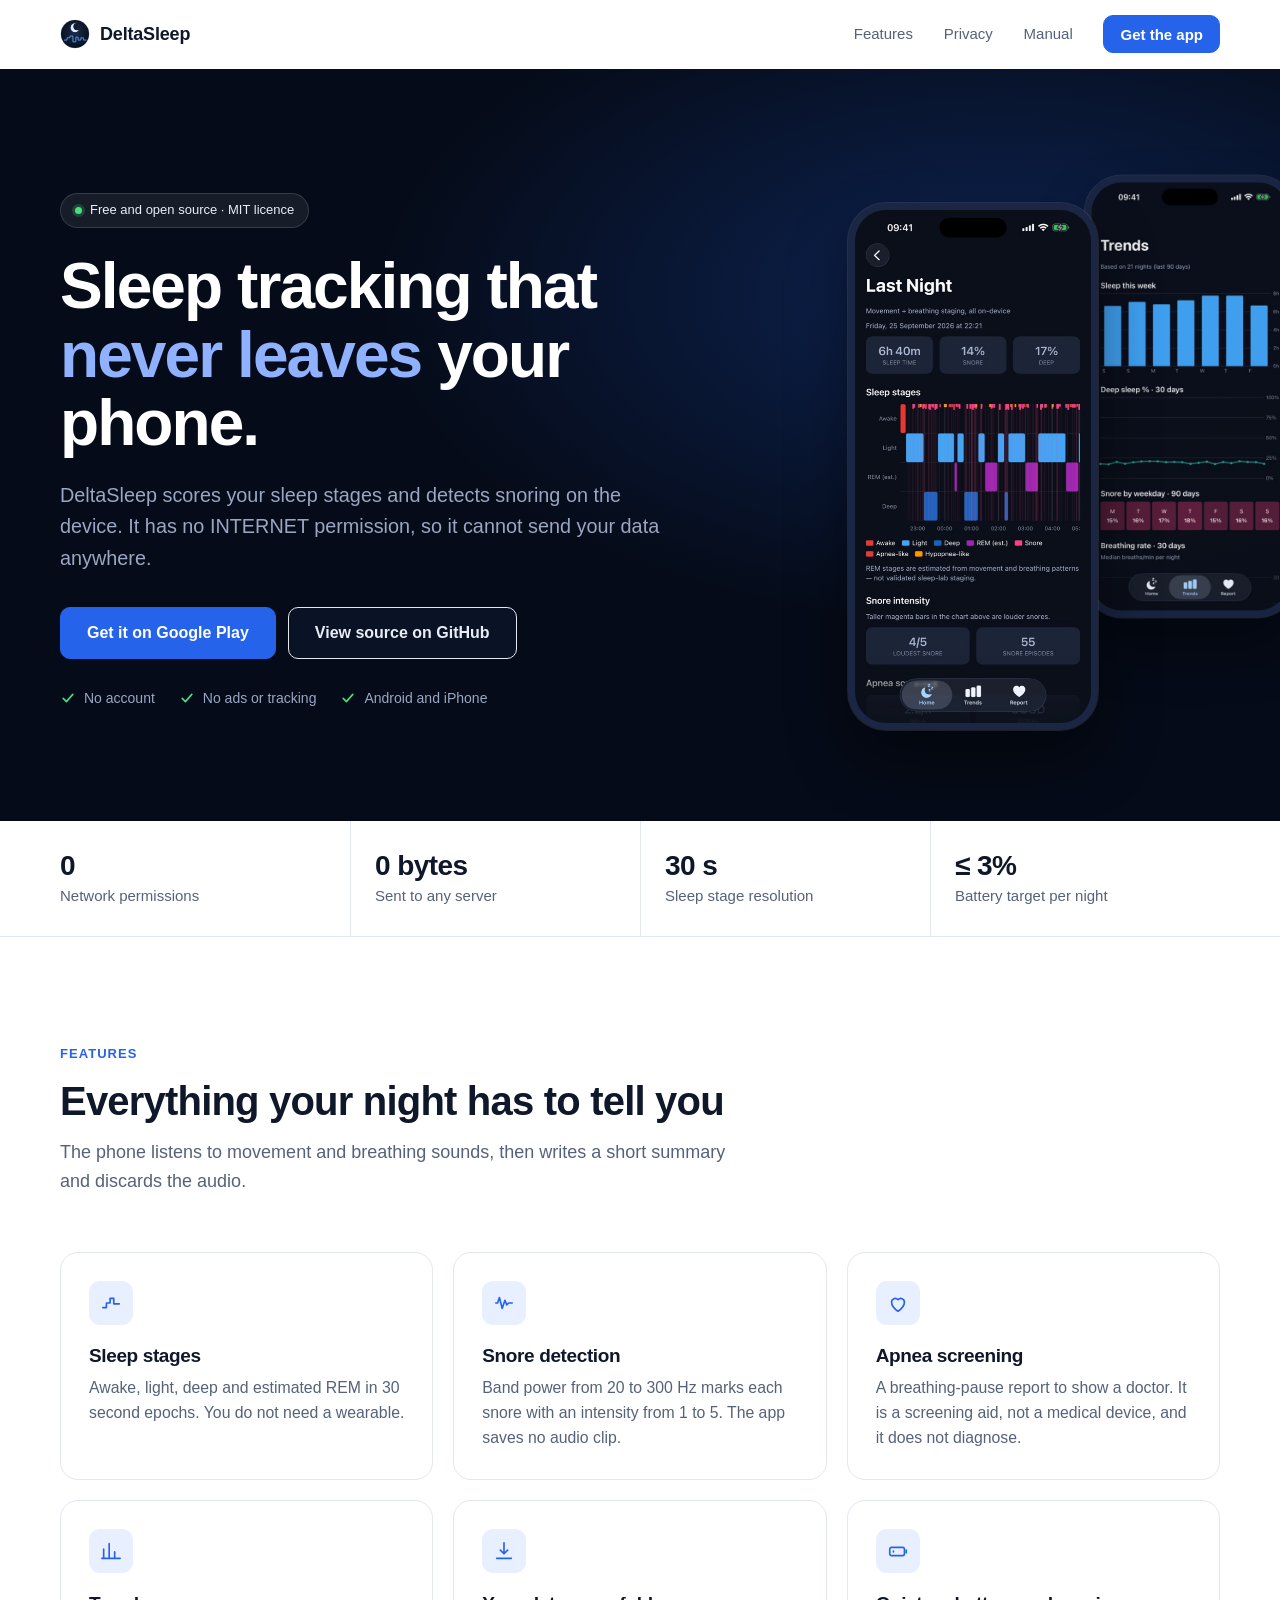
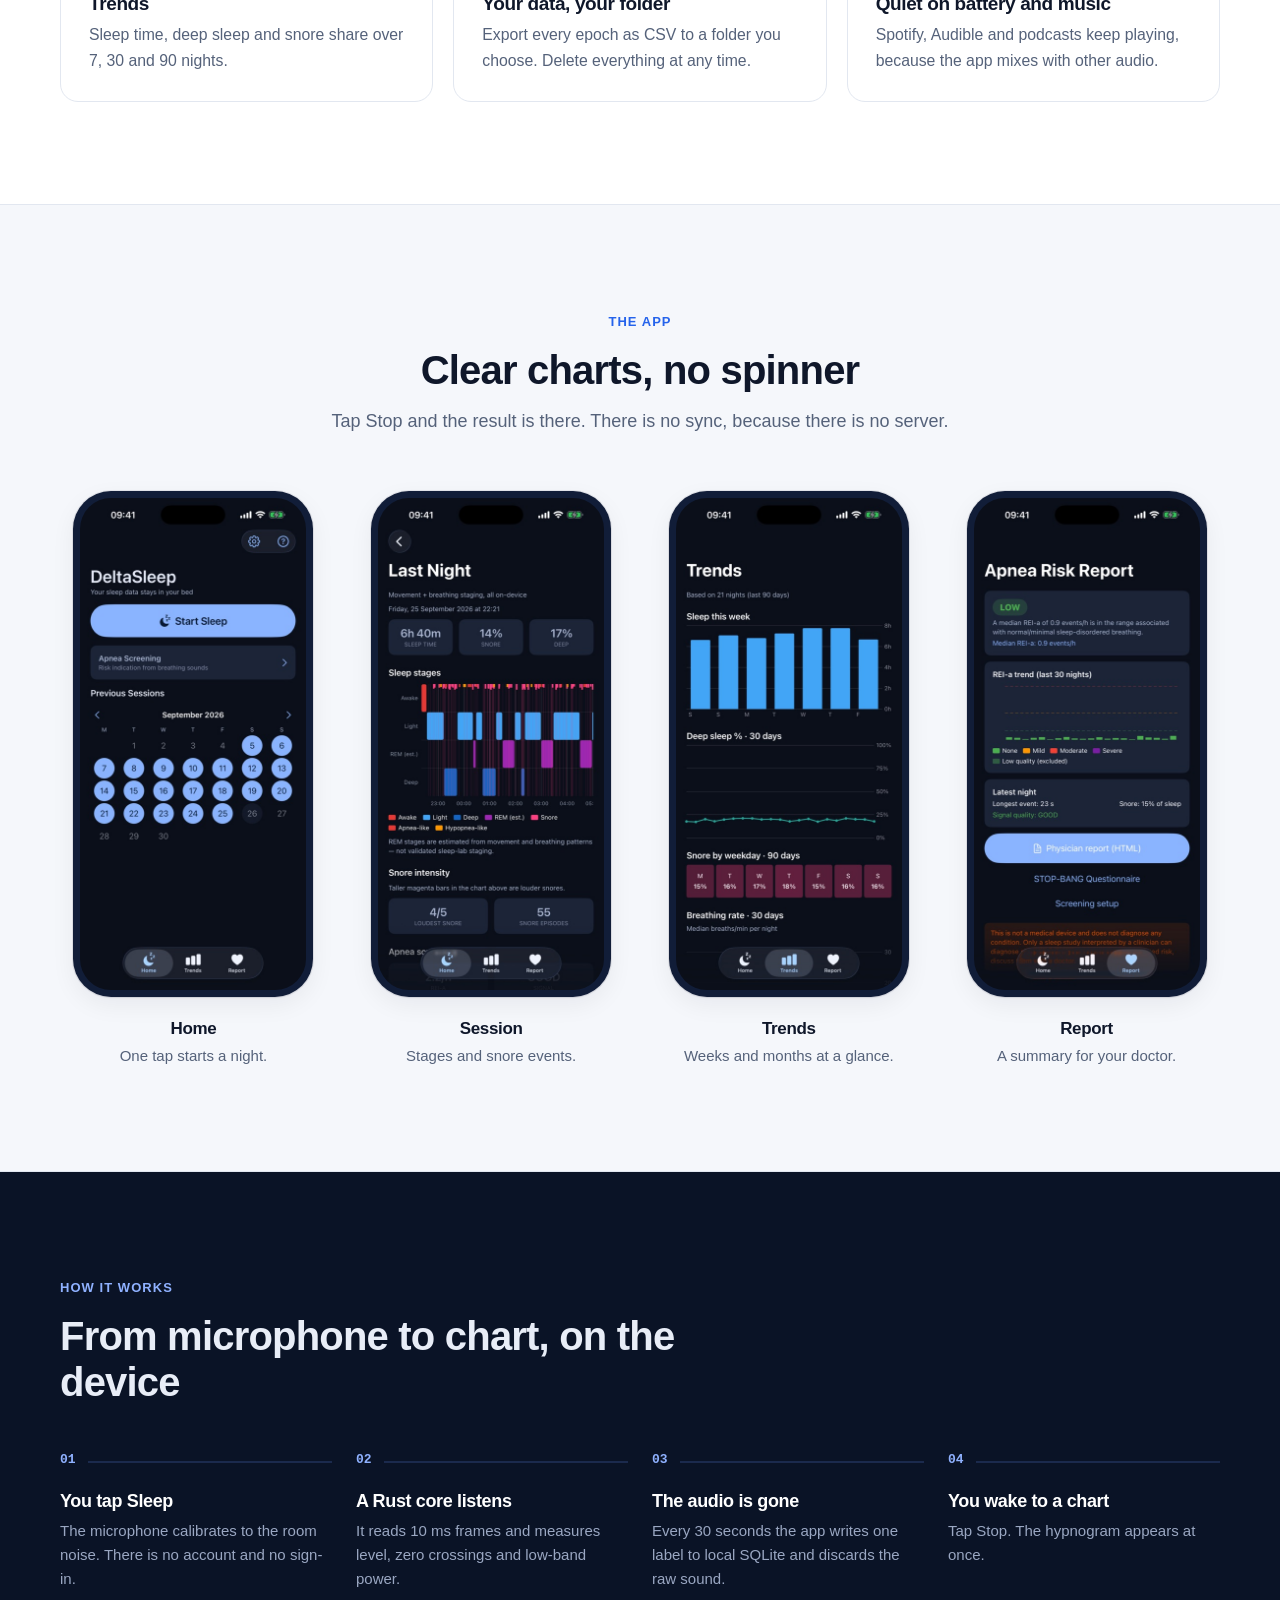
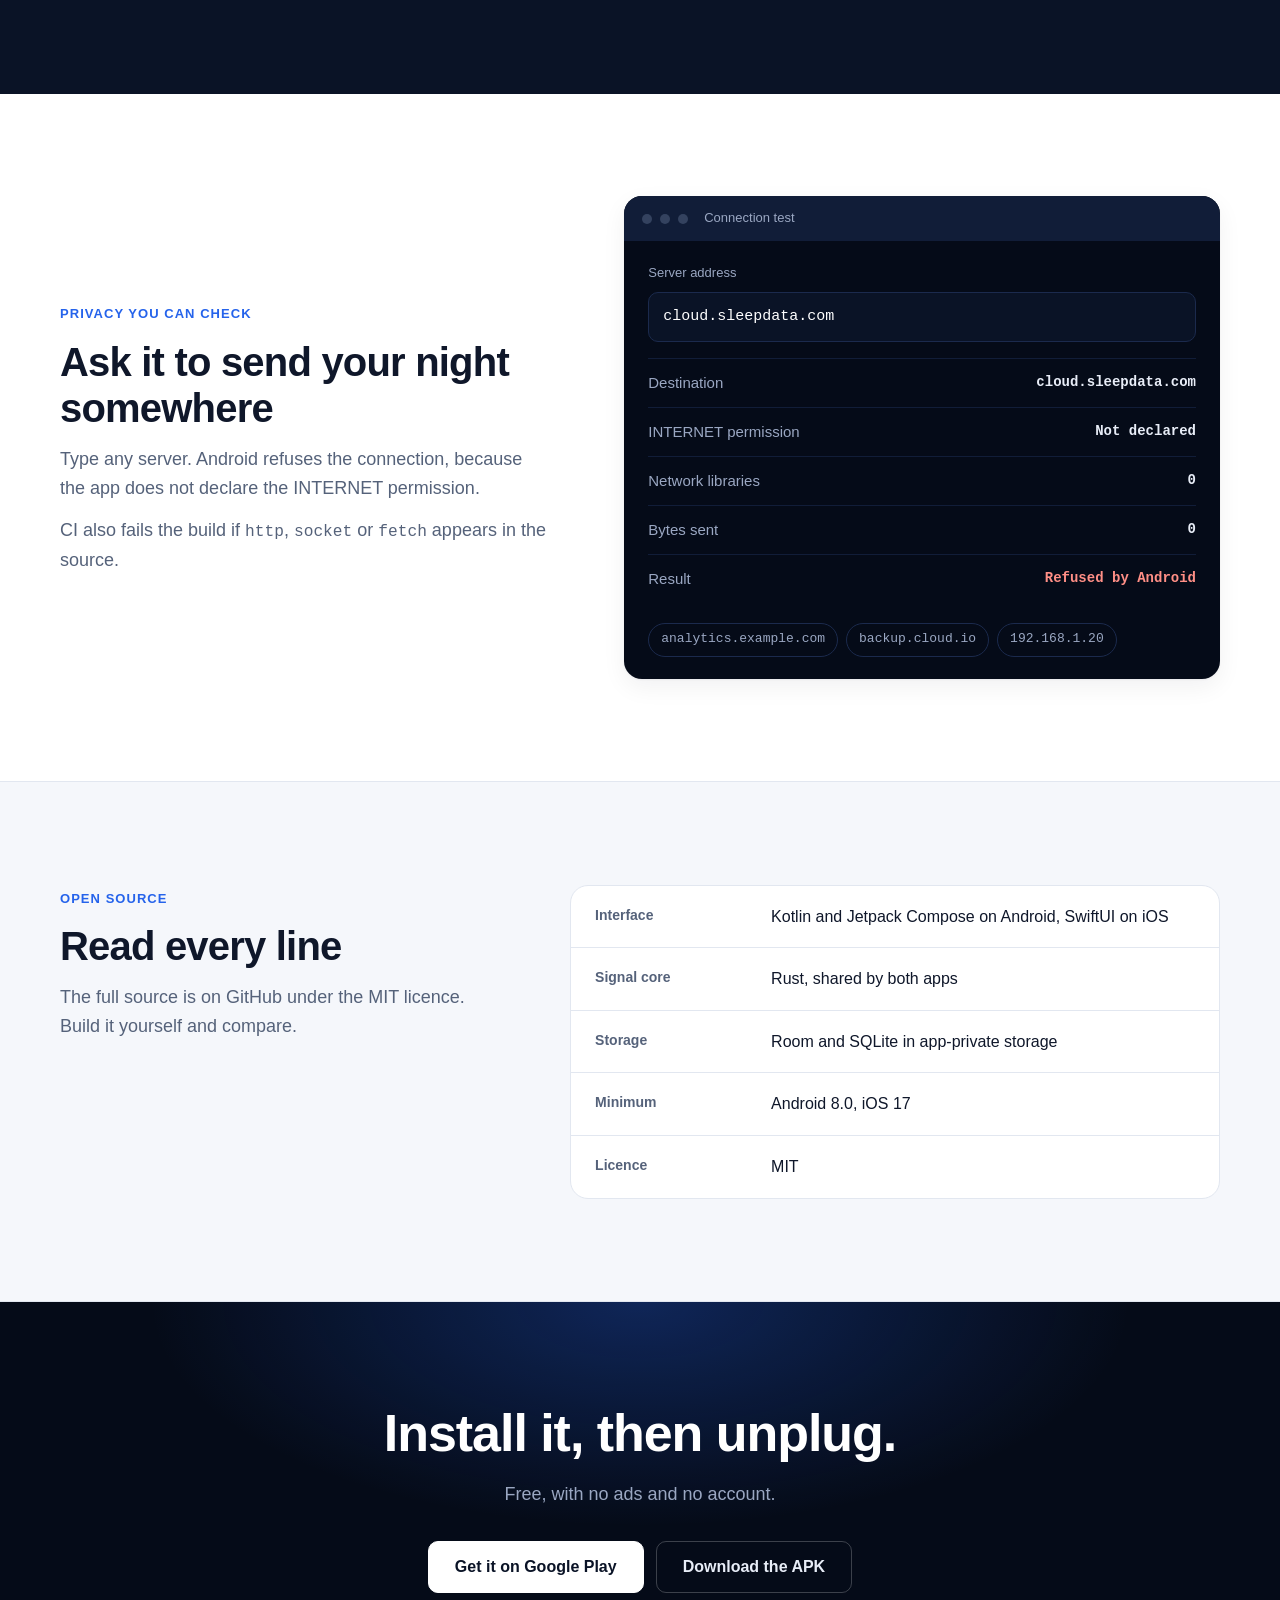
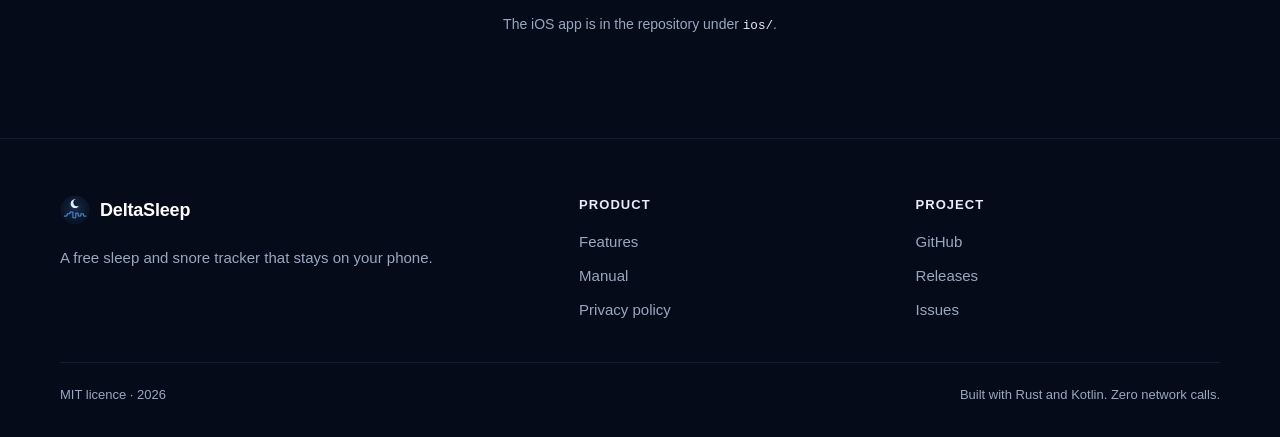
==== commit f6ab3610: "feat(web): use a clean professional design Replace the oversized type design with a light page and n" ====
--- a/web/index.html
+++ b/web/index.html
@@ -4,174 +4,243 @@
   <meta charset="UTF-8" />
   <meta name="viewport" content="width=device-width, initial-scale=1.0" />
   <meta name="description" content="DeltaSleep is a free, open-source sleep and snore tracker. It runs 100% offline and has no INTERNET permission." />
-  <title>DeltaSleep — Sleep unplugged</title>
+  <meta name="theme-color" content="#050b18" />
+  <title>DeltaSleep — Private sleep tracking</title>
+  <link rel="canonical" href="https://ntufar.github.io/DeltaSleep/" />
   <link rel="icon" type="image/svg+xml" href="favicon.svg" />
   <link rel="alternate icon" type="image/png" href="favicon-32.png" sizes="32x32" />
   <link rel="apple-touch-icon" href="apple-touch-icon.png" />
-  <link rel="preload" href="fonts/erode-500.woff2" as="font" type="font/woff2" crossorigin />
-  <meta property="og:image" content="icon-512.png" />
-  <meta property="og:title" content="DeltaSleep — Sleep unplugged" />
+  <meta property="og:url" content="https://ntufar.github.io/DeltaSleep/" />
+  <meta property="og:image" content="https://ntufar.github.io/DeltaSleep/icon-512.png" />
+  <meta property="og:title" content="DeltaSleep — Private sleep tracking" />
   <meta property="og:description" content="Free, open-source sleep phase and snore tracking. 100% offline." />
   <link rel="stylesheet" href="site.css" />
   <script>document.documentElement.classList.add("js");</script>
 </head>
 <body>
 
-<header class="header" data-on="stone">
-  <a class="wordmark" href="#top">DeltaSleep</a>
-  <nav aria-label="Main">
-    <a href="#features">What it does</a>
-    <a href="#try">Try to connect</a>
-    <a href="manual.html">Manual</a>
-    <a href="privacy.html">Privacy</a>
-    <a class="btn" href="#get">Get the app</a>
-  </nav>
+<header class="header">
+  <div class="wrap header-in">
+    <a class="wordmark" href="#top"><img src="favicon.svg" alt="" width="30" height="30" />DeltaSleep</a>
+    <nav aria-label="Main">
+      <a href="#features">Features</a>
+      <a href="#privacy">Privacy</a>
+      <a href="manual.html">Manual</a>
+      <a class="btn btn-sm" href="#get">Get the app</a>
+    </nav>
+  </div>
 </header>
 
 <main id="top">
 
-  <!-- Hero: two fields, one headline across the seam -->
-  <section class="hero" data-chapter="stone" aria-label="DeltaSleep">
-    <div class="field-top"></div>
-    <h1>Sleep<br />unplugged.</h1>
-    <p class="hero-lede">A free, open-source sleep and snore tracker. It has no INTERNET permission, so it cannot send a single byte.</p>
-  </section>
-
-  <!-- Intro -->
-  <section class="chapter chapter-stone intro" data-chapter="stone" aria-label="What DeltaSleep is">
-    <p data-reveal>
-      DeltaSleep scores your night
-      <span class="thumb"><img src="img/02-session.jpg" alt="A hypnogram of one night" style="object-position:50% 50%" /></span>
-      on the phone, then deletes the audio. Nights
-      <span class="thumb"><img src="img/01-home.jpg" alt="A calendar of recorded nights" style="object-position:50% 52%" /></span>
-      and trends
-      <span class="thumb"><img src="img/03-trends.jpg" alt="A bar chart of sleep this week" style="object-position:50% 20%" /></span>
-      stay in one private file.
-    </p>
-  </section>
-
-  <!-- Features -->
-  <section id="features" class="chapter chapter-blue on-blue" data-chapter="blue" aria-label="What it does">
-    <div class="features-head"><h2 data-reveal>What the phone works out overnight</h2></div>
-    <div class="rows">
-      <article class="row">
-        <div class="row-text">
-          <h3 data-reveal>Sleep stages</h3>
-          <p data-reveal>Awake, light, deep and estimated REM, every 30 seconds. The phone uses movement and breathing sounds. You do not need a wearable.</p>
+  <section class="hero" aria-label="DeltaSleep">
+    <div class="wrap hero-in">
+      <div>
+        <span class="badge"><i></i>Free and open source · MIT licence</span>
+        <h1>Sleep tracking that <em>never leaves</em> your phone.</h1>
+        <p class="hero-lede">DeltaSleep scores your sleep stages and detects snoring on the device. It has no INTERNET permission, so it cannot send your data anywhere.</p>
+        <div class="hero-actions">
+          <a class="btn btn-lg" href="https://play.google.com/store/apps/details?id=io.github.ntufar.deltasleep&amp;pcampaignid=web_share">Get it on Google Play</a>
+          <a class="btn btn-lg btn-ghost on-dark" href="https://github.com/ntufar/DeltaSleep">View source on GitHub</a>
         </div>
-        <figure data-reveal><img src="img/02-session.jpg" alt="Hypnogram with awake, light, REM and deep stages" style="object-position:50% 50%" /></figure>
-      </article>
-      <article class="row">
-        <div class="row-text">
-          <h3 data-reveal>Snore detection</h3>
-          <p data-reveal>The app measures band power from 20 to 300 Hz. It marks each snore event with an intensity from 1 to 5. It saves no audio clip.</p>
+        <ul class="hero-meta">
+          <li><svg viewBox="0 0 20 20" fill="none" stroke="currentColor" stroke-width="2" stroke-linecap="round" stroke-linejoin="round" aria-hidden="true"><path d="m4 10.5 4 4 8-9"/></svg>No account</li>
+          <li><svg viewBox="0 0 20 20" fill="none" stroke="currentColor" stroke-width="2" stroke-linecap="round" stroke-linejoin="round" aria-hidden="true"><path d="m4 10.5 4 4 8-9"/></svg>No ads or tracking</li>
+          <li><svg viewBox="0 0 20 20" fill="none" stroke="currentColor" stroke-width="2" stroke-linecap="round" stroke-linejoin="round" aria-hidden="true"><path d="m4 10.5 4 4 8-9"/></svg>Android and iPhone</li>
+        </ul>
+      </div>
+      <div class="hero-art">
+        <div class="phone"><img src="img/02-session.jpg" width="460" height="1000" alt="A hypnogram of one night with awake, light, REM and deep stages" /></div>
+        <div class="phone" aria-hidden="true"><img src="img/03-trends.jpg" width="460" height="1000" alt="" /></div>
+      </div>
+    </div>
+  </section>
+
+  <section class="facts" aria-label="Key facts">
+    <div class="wrap facts-in">
+      <div class="fact"><b>0</b><span>Network permissions</span></div>
+      <div class="fact"><b>0 bytes</b><span>Sent to any server</span></div>
+      <div class="fact"><b>30 s</b><span>Sleep stage resolution</span></div>
+      <div class="fact"><b>≤ 3%</b><span>Battery target per night</span></div>
+    </div>
+  </section>
+
+  <section id="features" class="section" aria-label="Features">
+    <div class="wrap">
+      <div class="section-head" data-reveal>
+        <span class="eyebrow">Features</span>
+        <h2>Everything your night has to tell you</h2>
+        <p>The phone listens to movement and breathing sounds, then writes a short summary and discards the audio.</p>
+      </div>
+      <div class="grid3">
+        <article class="card" data-reveal>
+          <div class="icon"><svg viewBox="0 0 24 24" fill="none" stroke="currentColor" stroke-width="1.8" stroke-linecap="round" stroke-linejoin="round" aria-hidden="true"><path d="M3 17h4v-5h4V7h4v6h6"/></svg></div>
+          <h3>Sleep stages</h3>
+          <p>Awake, light, deep and estimated REM in 30 second epochs. You do not need a wearable.</p>
+        </article>
+        <article class="card" data-reveal>
+          <div class="icon"><svg viewBox="0 0 24 24" fill="none" stroke="currentColor" stroke-width="1.8" stroke-linecap="round" stroke-linejoin="round" aria-hidden="true"><path d="M3 12h2l2-6 3 12 3-9 2 5 2-2h4"/></svg></div>
+          <h3>Snore detection</h3>
+          <p>Band power from 20 to 300 Hz marks each snore with an intensity from 1 to 5. The app saves no audio clip.</p>
+        </article>
+        <article class="card" data-reveal>
+          <div class="icon"><svg viewBox="0 0 24 24" fill="none" stroke="currentColor" stroke-width="1.8" stroke-linecap="round" stroke-linejoin="round" aria-hidden="true"><path d="M12 21s-7-4.4-7-10a4 4 0 0 1 7-2.6A4 4 0 0 1 19 11c0 5.6-7 10-7 10z"/></svg></div>
+          <h3>Apnea screening</h3>
+          <p>A breathing-pause report to show a doctor. It is a screening aid, not a medical device, and it does not diagnose.</p>
+        </article>
+        <article class="card" data-reveal>
+          <div class="icon"><svg viewBox="0 0 24 24" fill="none" stroke="currentColor" stroke-width="1.8" stroke-linecap="round" stroke-linejoin="round" aria-hidden="true"><path d="M4 20V10M10 20V4M16 20v-7M22 20H2"/></svg></div>
+          <h3>Trends</h3>
+          <p>Sleep time, deep sleep and snore share over 7, 30 and 90 nights.</p>
+        </article>
+        <article class="card" data-reveal>
+          <div class="icon"><svg viewBox="0 0 24 24" fill="none" stroke="currentColor" stroke-width="1.8" stroke-linecap="round" stroke-linejoin="round" aria-hidden="true"><path d="M12 3v12m0 0-4-4m4 4 4-4M4 20h16"/></svg></div>
+          <h3>Your data, your folder</h3>
+          <p>Export every epoch as CSV to a folder you choose. Delete everything at any time.</p>
+        </article>
+        <article class="card" data-reveal>
+          <div class="icon"><svg viewBox="0 0 24 24" fill="none" stroke="currentColor" stroke-width="1.8" stroke-linecap="round" stroke-linejoin="round" aria-hidden="true"><rect x="3" y="8" width="16" height="9" rx="2"/><path d="M21 11v3M7 12v1"/></svg></div>
+          <h3>Quiet on battery and music</h3>
+          <p>Spotify, Audible and podcasts keep playing, because the app mixes with other audio.</p>
+        </article>
+      </div>
+    </div>
+  </section>
+
+  <section class="section section-alt" aria-label="Screenshots">
+    <div class="wrap">
+      <div class="section-head center" data-reveal>
+        <span class="eyebrow">The app</span>
+        <h2>Clear charts, no spinner</h2>
+        <p>Tap Stop and the result is there. There is no sync, because there is no server.</p>
+      </div>
+      <div class="screens">
+        <figure class="screen" data-reveal>
+          <div class="phone"><img src="img/01-home.jpg" width="460" height="1000" loading="lazy" alt="Home screen with the Start Sleep button" /></div>
+          <figcaption><h3>Home</h3><p>One tap starts a night.</p></figcaption>
+        </figure>
+        <figure class="screen" data-reveal>
+          <div class="phone"><img src="img/02-session.jpg" width="460" height="1000" loading="lazy" alt="Hypnogram of one night" /></div>
+          <figcaption><h3>Session</h3><p>Stages and snore events.</p></figcaption>
+        </figure>
+        <figure class="screen" data-reveal>
+          <div class="phone"><img src="img/03-trends.jpg" width="460" height="1000" loading="lazy" alt="Weekly sleep bar chart" /></div>
+          <figcaption><h3>Trends</h3><p>Weeks and months at a glance.</p></figcaption>
+        </figure>
+        <figure class="screen" data-reveal>
+          <div class="phone"><img src="img/04-report.jpg" width="460" height="1000" loading="lazy" alt="Apnea risk report with a 30 night trend" /></div>
+          <figcaption><h3>Report</h3><p>A summary for your doctor.</p></figcaption>
+        </figure>
+      </div>
+    </div>
+  </section>
+
+  <section class="section on-dark" aria-label="How it works">
+    <div class="wrap">
+      <div class="section-head" data-reveal>
+        <span class="eyebrow">How it works</span>
+        <h2>From microphone to chart, on the device</h2>
+      </div>
+      <ol class="flow">
+        <li data-reveal><h3>You tap Sleep</h3><p>The microphone calibrates to the room noise. There is no account and no sign-in.</p></li>
+        <li data-reveal><h3>A Rust core listens</h3><p>It reads 10 ms frames and measures level, zero crossings and low-band power.</p></li>
+        <li data-reveal><h3>The audio is gone</h3><p>Every 30 seconds the app writes one label to local SQLite and discards the raw sound.</p></li>
+        <li data-reveal><h3>You wake to a chart</h3><p>Tap Stop. The hypnogram appears at once.</p></li>
+      </ol>
+    </div>
+  </section>
+
+  <section id="privacy" class="section" aria-label="Privacy you can check">
+    <div class="wrap verify">
+      <div class="section-head" data-reveal>
+        <span class="eyebrow">Privacy you can check</span>
+        <h2>Ask it to send your night somewhere</h2>
+        <p>Type any server. Android refuses the connection, because the app does not declare the INTERNET permission.</p>
+        <p class="verify-note">CI also fails the build if <code>http</code>, <code>socket</code> or <code>fetch</code> appears in the source.</p>
+      </div>
+      <div class="console" data-reveal>
+        <div class="console-bar"><i></i><i></i><i></i><span>Connection test</span></div>
+        <div class="console-body">
+          <label for="dest">Server address</label>
+          <input id="dest" class="try-input" type="text" value="cloud.sleepdata.com" autocomplete="off" spellcheck="false" />
+          <dl>
+            <dt>Destination</dt><dd id="o-dest">cloud.sleepdata.com</dd>
+            <dt>INTERNET permission</dt><dd>Not declared</dd>
+            <dt>Network libraries</dt><dd>0</dd>
+            <dt>Bytes sent</dt><dd>0</dd>
+            <dt>Result</dt><dd id="o-res" class="refused">Refused by Android</dd>
+          </dl>
         </div>
-        <figure data-reveal><img src="img/03-trends.jpg" alt="Snore share for each weekday" style="object-position:50% 78%" /></figure>
-      </article>
-      <article class="row">
-        <div class="row-text">
-          <h3 data-reveal>Apnea screening</h3>
-          <p data-reveal>A breathing-pause report you can show to a doctor. It is a screening aid, not a medical device, and it does not diagnose.</p>
+        <div class="examples" aria-label="Examples">
+          <button type="button">analytics.example.com</button>
+          <button type="button">backup.cloud.io</button>
+          <button type="button">192.168.1.20</button>
         </div>
-        <figure data-reveal><img src="img/04-report.jpg" alt="Apnea risk report with a 30 night trend" style="object-position:50% 36%" /></figure>
-      </article>
-      <article class="row">
-        <div class="row-text">
-          <h3 data-reveal>Trends</h3>
-          <p data-reveal>See sleep time, deep sleep and snore share over 7, 30 and 90 nights. Export every epoch as CSV to a folder you choose.</p>
-        </div>
-        <figure data-reveal><img src="img/03-trends.jpg" alt="Sleep this week bar chart" style="object-position:50% 30%" /></figure>
-      </article>
-      <article class="row">
-        <div class="row-text">
-          <h3 data-reveal>Quiet on battery and music</h3>
-          <p data-reveal>The target is 3% battery for an 8 hour night. Spotify, Audible and podcasts keep playing, because the app mixes with other audio.</p>
-        </div>
-        <figure data-reveal><img src="img/01-home.jpg" alt="Home screen with the Start Sleep button" style="object-position:50% 22%" /></figure>
-      </article>
-    </div>
-  </section>
-
-  <!-- How it works -->
-  <section class="chapter chapter-stone" data-chapter="stone" aria-label="How it works">
-    <ol class="steps">
-      <li data-reveal>
-        <h3>You tap Sleep.</h3>
-        <p>The microphone calibrates to the room noise. There is no account and no prompt to sign in.</p>
-      </li>
-      <li data-reveal>
-        <h3>A Rust core listens.</h3>
-        <p>It reads 10 ms frames and measures level, zero crossings and low-band power.</p>
-      </li>
-      <li data-reveal>
-        <h3>The audio is gone.</h3>
-        <p>Every 30 seconds the app writes one label to local SQLite. It discards the raw sound at once.</p>
-      </li>
-      <li data-reveal>
-        <h3>You wake to a chart.</h3>
-        <p>Tap Stop. The hypnogram appears with no sync and no spinner, because there is no server.</p>
-      </li>
-    </ol>
-  </section>
-
-  <!-- Live thing -->
-  <section id="try" class="chapter chapter-surface try" data-chapter="surface" aria-label="Try to connect">
-    <p class="try-lead soft" data-reveal>Type any server. Ask DeltaSleep to send your night there.</p>
-    <label class="visually-hidden" for="dest">Server address</label>
-    <input id="dest" class="try-input" data-ui type="text" value="cloud.sleepdata.com" autocomplete="off" spellcheck="false" />
-    <div class="panel" data-ui>
-      <dl>
-        <dt>Destination</dt><dd id="o-dest">cloud.sleepdata.com</dd>
-        <dt>INTERNET permission</dt><dd>Not declared</dd>
-        <dt>Network libraries</dt><dd>0</dd>
-        <dt>Bytes sent</dt><dd>0</dd>
-        <dt>Result</dt><dd id="o-res" class="refused">Refused by Android</dd>
-      </dl>
-    </div>
-    <p class="panel-note soft">Android blocks the connection before it starts. CI also fails the build if <code>http</code>, <code>socket</code> or <code>fetch</code> appears in the source.</p>
-    <div class="examples" aria-label="Examples">
-      <button type="button">analytics.example.com</button>
-      <button type="button">backup.cloud.io</button>
-      <button type="button">192.168.1.20</button>
-    </div>
-  </section>
-
-  <!-- Open stack -->
-  <section class="chapter chapter-stone" data-chapter="stone" aria-label="Open source">
-    <div class="stack">
-      <h2 data-reveal>Read every line.</h2>
-      <dl data-reveal>
-        <dt>Interface</dt><dd>Kotlin and Jetpack Compose on Android, SwiftUI on iOS</dd>
-        <dt>Signal core</dt><dd>Rust, shared by both apps</dd>
-        <dt>Storage</dt><dd>Room and SQLite in app-private storage</dd>
-        <dt>Minimum</dt><dd>Android 8.0, iOS 17</dd>
-        <dt>Licence</dt><dd>MIT</dd>
-      </dl>
-    </div>
-  </section>
-
-  <!-- Close -->
-  <section id="get" class="chapter chapter-surface close" data-chapter="surface" aria-label="Get DeltaSleep">
-    <h2 data-reveal>Install it, then unplug.</h2>
-    <div class="close-actions" data-reveal>
-      <a class="btn" href="https://play.google.com/store/apps/details?id=io.github.ntufar.deltasleep&amp;pcampaignid=web_share">Get it on Google Play</a>
-      <a class="btn btn-ink" href="https://github.com/ntufar/DeltaSleep/releases">Download the APK</a>
-    </div>
-    <p class="close-note" data-reveal>Free, with no ads and no account. The iOS app is in the repository under <code>ios/</code>.</p>
+      </div>
+    </div>
+  </section>
+
+  <section class="section section-alt" aria-label="Open source">
+    <div class="wrap stack">
+      <div class="section-head" data-reveal>
+        <span class="eyebrow">Open source</span>
+        <h2>Read every line</h2>
+        <p>The full source is on GitHub under the MIT licence. Build it yourself and compare.</p>
+      </div>
+      <div class="spec" data-reveal>
+        <dl>
+          <dt>Interface</dt><dd>Kotlin and Jetpack Compose on Android, SwiftUI on iOS</dd>
+          <dt>Signal core</dt><dd>Rust, shared by both apps</dd>
+          <dt>Storage</dt><dd>Room and SQLite in app-private storage</dd>
+          <dt>Minimum</dt><dd>Android 8.0, iOS 17</dd>
+          <dt>Licence</dt><dd>MIT</dd>
+        </dl>
+      </div>
+    </div>
+  </section>
+
+  <section id="get" class="section cta on-dark" aria-label="Get DeltaSleep">
+    <div class="wrap">
+      <h2 data-reveal>Install it, then unplug.</h2>
+      <p data-reveal>Free, with no ads and no account.</p>
+      <div class="cta-actions" data-reveal>
+        <a class="btn btn-lg btn-light" href="https://play.google.com/store/apps/details?id=io.github.ntufar.deltasleep&amp;pcampaignid=web_share">Get it on Google Play</a>
+        <a class="btn btn-lg btn-ghost" href="https://github.com/ntufar/DeltaSleep/releases">Download the APK</a>
+      </div>
+      <p class="cta-note" data-reveal>The iOS app is in the repository under <code>ios/</code>.</p>
+    </div>
   </section>
 
 </main>
 
-<footer class="footer on-blue" data-chapter="blue">
-  <div class="footer-top">
-    <p>DeltaSleep. A free sleep and snore tracker that stays on your phone.</p>
-    <a class="up" href="#top">Back to top</a>
-  </div>
-  <a class="footer-link" href="https://github.com/ntufar/DeltaSleep">github.com/<br />ntufar/DeltaSleep</a>
-  <div class="footer-meta">
-    <span><a href="manual.html">Manual</a> · <a href="privacy.html">Privacy</a> · <a href="https://github.com/ntufar/DeltaSleep/issues">Issues</a></span>
-    <span>Built with Rust and Kotlin. Zero network calls.</span>
-    <span>MIT licence · 2026</span>
+<footer class="footer">
+  <div class="wrap">
+    <div class="footer-grid">
+      <div>
+        <a class="wordmark" href="#top"><img src="favicon.svg" alt="" width="30" height="30" />DeltaSleep</a>
+        <p>A free sleep and snore tracker that stays on your phone.</p>
+      </div>
+      <div>
+        <h4>Product</h4>
+        <ul>
+          <li><a href="#features">Features</a></li>
+          <li><a href="manual.html">Manual</a></li>
+          <li><a href="privacy.html">Privacy policy</a></li>
+        </ul>
+      </div>
+      <div>
+        <h4>Project</h4>
+        <ul>
+          <li><a href="https://github.com/ntufar/DeltaSleep">GitHub</a></li>
+          <li><a href="https://github.com/ntufar/DeltaSleep/releases">Releases</a></li>
+          <li><a href="https://github.com/ntufar/DeltaSleep/issues">Issues</a></li>
+        </ul>
+      </div>
+    </div>
+    <div class="footer-base">
+      <span>MIT licence · 2026</span>
+      <span>Built with Rust and Kotlin. Zero network calls.</span>
+    </div>
   </div>
 </footer>
 
--- a/web/site.css
+++ b/web/site.css
@@ -1,260 +1,236 @@
-@font-face { font-family: "Erode"; src: url("fonts/erode-400.woff2") format("woff2"); font-weight: 400; font-display: swap; }
-@font-face { font-family: "Erode"; src: url("fonts/erode-500.woff2") format("woff2"); font-weight: 500; font-display: swap; }
-@font-face { font-family: "Erode"; src: url("fonts/erode-600.woff2") format("woff2"); font-weight: 600; font-display: swap; }
-
 :root {
-  --bg: #dfdedb;
-  --surface: #d3d2ce;
-  --ink: #26251e;
-  --muted: #4d4b44;
-  --accent: #2456d6;
-  --accent-ink: #ffffff;
-  --deep: #0f2766;
-  --pale: #f2f4f8;
-  --pale-soft: #e4eafb;
-
-  --step-small: clamp(0.8125rem, 0.79rem + 0.1vw, 0.875rem);
-  --step-body: clamp(1.0625rem, 1rem + 0.25vw, 1.1875rem);
-  --step-lead: clamp(1.25rem, 1.1rem + 0.7vw, 1.625rem);
-  --step-head: clamp(2rem, 1.3rem + 3.2vw, 4rem);
-  --step-display: clamp(3.5rem, 11vw, 11.5rem);
-
-  --margin: clamp(16px, 2.2vw, 32px);
-  --gap-section: clamp(72px, 9vw, 150px);
-  --radius: 0;
+  --navy-950: #050b18;
+  --navy-900: #0a1326;
+  --navy-800: #111d38;
+  --navy-700: #1b2a4d;
+  --ink: #0f172a;
+  --muted: #55627a;
+  --line: #e2e7f0;
+  --bg: #ffffff;
+  --bg-alt: #f5f7fb;
+  --accent: #2563eb;
+  --accent-hover: #1d4ed8;
+  --accent-soft: #e8efff;
+  --on-dark: #e8edf7;
+  --on-dark-muted: #9aa7c2;
+  --ok: #0f7a4d;
+  --bad: #b4281f;
+
+  --font: -apple-system, BlinkMacSystemFont, "Segoe UI", Roboto, "Helvetica Neue", Arial, sans-serif;
+  --mono: ui-monospace, SFMono-Regular, Menlo, Consolas, monospace;
+
+  --wrap: 1160px;
+  --gutter: clamp(20px, 4vw, 40px);
+  --section: clamp(64px, 8vw, 112px);
+  --radius: 12px;
+  --radius-lg: 18px;
+  --shadow: 0 1px 2px rgba(15, 23, 42, 0.05), 0 8px 24px rgba(15, 23, 42, 0.06);
 }
 
 *, *::before, *::after { box-sizing: border-box; margin: 0; padding: 0; }
-html { scroll-behavior: smooth; }
+html { scroll-behavior: smooth; scroll-padding-top: 80px; }
 body {
-  font-family: "Erode", Georgia, serif;
-  font-size: var(--step-body);
-  line-height: 1.5;
+  font-family: var(--font);
+  font-size: 1rem;
+  line-height: 1.6;
+  color: var(--ink);
   background: var(--bg);
-  color: var(--ink);
   -webkit-font-smoothing: antialiased;
 }
-img { display: block; max-width: 100%; }
-a { color: inherit; text-decoration-thickness: 0.06em; text-underline-offset: 0.16em; }
-:focus-visible { outline: 3px solid var(--accent); outline-offset: 3px; }
-.on-blue :focus-visible, .header[data-on="blue"] :focus-visible { outline-color: var(--pale); }
-::selection { background: var(--accent); color: var(--accent-ink); }
+img, svg { display: block; max-width: 100%; }
+a { color: var(--accent); text-underline-offset: 0.18em; }
+a:hover { color: var(--accent-hover); }
+:focus-visible { outline: 3px solid var(--accent); outline-offset: 3px; border-radius: 4px; }
+.on-dark :focus-visible { outline-color: #8fb1ff; }
+::selection { background: var(--accent); color: #fff; }
+code { font-family: var(--mono); font-size: 0.9em; }
 
 .visually-hidden { position: absolute; width: 1px; height: 1px; overflow: hidden; clip-path: inset(50%); white-space: nowrap; }
+.wrap { width: 100%; max-width: calc(var(--wrap) + 2 * var(--gutter)); margin: 0 auto; padding: 0 var(--gutter); }
 
 /* ---------- header ---------- */
 .header {
-  position: absolute; top: 0; left: 0; right: 0; z-index: 20;
-  display: flex; align-items: center; justify-content: space-between; gap: 24px;
-  padding: 20px var(--margin);
-  color: var(--ink);
-  background: var(--bg);
-  transition: color 300ms ease, background-color 300ms ease;
-}
-.js .header { position: fixed; }
-.header[data-on="blue"] { color: var(--pale); background: var(--accent); }
-.header[data-on="surface"] { background: var(--surface); }
-.wordmark { font-size: var(--step-lead); font-weight: 600; letter-spacing: -0.02em; text-decoration: none; line-height: 1; }
-.header nav { display: flex; align-items: center; gap: clamp(16px, 2.4vw, 36px); font-size: var(--step-body); }
-.header nav a { text-decoration: none; }
-.header nav a:not(.btn):hover { text-decoration: underline; }
-
+  position: sticky; top: 0; z-index: 50;
+  background: rgba(255, 255, 255, 0.86);
+  backdrop-filter: saturate(160%) blur(14px);
+  -webkit-backdrop-filter: saturate(160%) blur(14px);
+  border-bottom: 1px solid transparent;
+  transition: border-color 200ms ease, box-shadow 200ms ease;
+}
+.header.scrolled { border-bottom-color: var(--line); }
+.header-in { display: flex; align-items: center; justify-content: space-between; gap: 24px; height: 68px; }
+.wordmark { display: inline-flex; align-items: center; gap: 10px; color: var(--ink); font-size: 1.125rem; font-weight: 700; letter-spacing: -0.01em; text-decoration: none; }
+.wordmark:hover { color: var(--ink); }
+.wordmark img { width: 30px; height: 30px; border-radius: 8px; }
+.header nav { display: flex; align-items: center; gap: clamp(16px, 2.4vw, 32px); font-size: 0.9375rem; }
+.header nav a:not(.btn) { color: var(--muted); font-weight: 500; text-decoration: none; }
+.header nav a:not(.btn):hover, .header nav a[aria-current="page"] { color: var(--ink); }
+
+/* ---------- buttons ---------- */
 .btn {
-  display: inline-flex; align-items: center; justify-content: center;
-  min-height: 48px; padding: 0 24px;
-  font: inherit; font-weight: 600; text-decoration: none; cursor: pointer;
-  background: var(--accent); color: var(--accent-ink); border: 0; border-radius: var(--radius);
-  transition: transform 160ms ease, background-color 300ms ease, color 300ms ease;
-}
-.btn:hover { transform: translateY(-2px); }
+  display: inline-flex; align-items: center; justify-content: center; gap: 8px;
+  min-height: 44px; padding: 0 20px;
+  font: inherit; font-size: 0.9375rem; font-weight: 600; line-height: 1; text-decoration: none; cursor: pointer;
+  color: #fff; background: var(--accent); border: 1px solid var(--accent); border-radius: 10px;
+  transition: background-color 160ms ease, border-color 160ms ease, color 160ms ease, transform 160ms ease;
+}
+.btn:hover { background: var(--accent-hover); border-color: var(--accent-hover); color: #fff; }
 .btn:active { transform: translateY(1px); }
-.header[data-on="blue"] .btn { background: var(--pale); color: var(--accent); }
-.btn-ink { background: var(--ink); }
-.btn-pale { background: var(--pale); color: var(--accent); }
-
-/* ---------- hero: two fields, one headline across the seam ---------- */
-.hero { --seam: max(50svh, 380px); position: relative; height: 130svh; min-height: 760px; overflow: hidden; background: var(--accent); }
-.field-top { position: absolute; left: 0; right: 0; top: 0; height: var(--seam); background: var(--bg); }
-.hero h1 {
-  --fs: clamp(5.25rem, 14.5vw, 15rem);
-  position: absolute; left: 0; right: 0; top: calc(var(--seam) - var(--fs) * 1.1);
-  font-size: var(--fs); font-weight: 500; line-height: 0.86; letter-spacing: -0.03em;
-  text-align: center; white-space: nowrap; padding-bottom: 0.2em; color: var(--accent);
-}
-.hero h1::after {
-  content: "Sleep\A unplugged."; white-space: pre;
-  position: absolute; inset: 0; color: var(--deep); pointer-events: none;
-  clip-path: inset(calc(var(--fs) * 1.1) 0 0 0);
-}
-.hero-lede {
-  position: absolute; left: 50%; transform: translateX(-50%);
-  top: calc(100svh - 56px - 6.5em); width: min(36ch, calc(100% - 2 * var(--margin)));
-  font-size: var(--step-lead); line-height: 1.4; text-align: center; color: var(--pale);
-}
-.hero-cta { position: absolute; left: 0; right: 0; top: calc(100svh - 56px - 3em + 0.4em); display: none; }
-
-/* ---------- shared section grammar ---------- */
-.chapter { position: relative; padding: var(--gap-section) var(--margin); }
-.chapter-stone { background: var(--bg); }
-.chapter-surface { background: var(--surface); }
-.chapter-blue { background: var(--accent); color: var(--pale); }
-code { font-family: inherit; font-weight: 600; }
-.statement-h { font-size: var(--step-head); font-weight: 500; line-height: 0.98; letter-spacing: -0.03em; }
-.soft { color: var(--ink); }
-.on-blue .soft { color: var(--pale-soft); }
-
-/* intro: a statement with frames of the real interface set inline */
-.intro { padding-top: clamp(80px, 12vw, 180px); padding-bottom: clamp(80px, 12vw, 180px); }
-.intro p {
-  max-width: 24ch; font-size: var(--step-lead); line-height: 1.22;
-  font-weight: 500; letter-spacing: -0.015em; max-width: 34ch; margin-left: clamp(0px, 14vw, 240px);
-}
-.thumb {
-  display: inline-block; width: 1.6em; height: 0.85em; vertical-align: -0.12em;
-  margin: 0 0.12em; border-radius: 0.14em; overflow: hidden; background: #0a0e1a;
-}
-.thumb img { width: 100%; height: 100%; object-fit: cover; }
-
-/* features: rows hang from one axis */
-.features-head { min-height: 56svh; display: flex; align-items: center; padding-left: 35%; }
-.features-head h2 { font-size: clamp(2.5rem, 5vw, 5rem); font-weight: 500; line-height: 0.98; letter-spacing: -0.03em; }
-.rows { display: flex; flex-direction: column; gap: clamp(64px, 8vw, 120px); }
-.row { display: grid; grid-template-columns: 35% minmax(0, 1fr) auto; align-items: start; }
-.row-text { grid-column: 2; max-width: 36rem; }
-.row h3 { font-size: clamp(1.75rem, 3vw, 3rem); font-weight: 500; line-height: 1.02; letter-spacing: -0.025em; margin-bottom: 14px; }
-.row p { max-width: 34ch; font-size: var(--step-body); line-height: 1.5; color: var(--pale); }
-.row figure { grid-column: 3; justify-self: end; margin-left: 40px; overflow: hidden; background: #0a0e1a; }
-.row figure img { width: 100%; height: 100%; object-fit: cover; will-change: transform; }
-.row:nth-child(1) figure { width: 320px; aspect-ratio: 3 / 2; }
-.row:nth-child(2) figure { width: 240px; aspect-ratio: 4 / 5; }
-.row:nth-child(3) figure { width: 180px; aspect-ratio: 1 / 1; }
-.row:nth-child(4) figure { width: 320px; aspect-ratio: 3 / 2; }
-.row:nth-child(5) figure { width: 240px; aspect-ratio: 4 / 5; }
-.row figure { position: relative; }
-.row figure img { position: absolute; inset: -6% 0; height: 112%; }
-
-/* how it works: a staircase of clauses */
-.steps { list-style: none; display: grid; grid-template-columns: repeat(12, 1fr); row-gap: 72px; }
-.steps li { grid-row: auto; }
-.steps li:nth-child(1) { grid-column: 1 / 13; }
-.steps li:nth-child(2) { grid-column: 3 / 13; }
-.steps li:nth-child(3) { grid-column: 5 / 13; }
-.steps li:nth-child(4) { grid-column: 7 / 13; }
-.steps h3 { font-size: clamp(2.25rem, 6vw, 6.5rem); font-weight: 500; line-height: 1; letter-spacing: -0.03em; }
-.steps li:nth-child(4) h3 { color: var(--accent); }
-.steps p { margin-top: 12px; max-width: 34ch; font-size: var(--step-body); line-height: 1.5; }
-
-/* showcase: the headline is a field you can type in */
-.try { min-height: 0; }
-.try-input {
-  display: block; width: 100%; background: transparent; border: 0; border-radius: 0;
-  font: inherit; font-size: clamp(2rem, 7.2vw, 8.25rem); font-weight: 500; letter-spacing: -0.035em; line-height: 1.05;
-  color: var(--ink); caret-color: var(--accent); padding: 0; outline-offset: 8px;
-}
-.try-input::placeholder { color: var(--muted); }
-.try-lead { max-width: 40ch; margin-bottom: 24px; }
-.panel {
-  margin-top: 48px; max-width: 760px; background: var(--bg); padding: 12px 32px;
-  font-family: system-ui, -apple-system, "Segoe UI", sans-serif; font-size: var(--step-lead); line-height: 1.35;
-}
-.panel dl { display: grid; grid-template-columns: 1fr auto; }
-.panel dt, .panel dd { padding: 14px 0; }
-.panel dt { color: var(--muted); }
-.panel dd { text-align: right; font-weight: 600; font-variant-numeric: tabular-nums; overflow-wrap: anywhere; padding-left: 16px; }
-.panel .refused { color: #a3201a; }
-.panel-note { margin-top: 16px; max-width: 760px; font-size: var(--step-body); }
-.examples { margin-top: 56px; display: flex; flex-wrap: wrap; gap: 8px 28px; }
-.examples button {
-  font: inherit; font-size: var(--step-body); color: var(--ink); background: none; border: 0; padding: 8px 0;
-  text-decoration: underline; text-underline-offset: 0.2em; cursor: pointer; min-height: 44px;
-}
-.examples button:hover { color: var(--accent); }
-
-/* open stack */
-.stack { display: grid; grid-template-columns: 35% minmax(0, 1fr); align-items: start; row-gap: 56px; }
-.stack h2 { grid-column: 2; font-size: clamp(2.75rem, 7vw, 7rem); font-weight: 500; line-height: 0.98; letter-spacing: -0.03em; max-width: 11ch; }
-.stack dl { grid-column: 2; display: grid; grid-template-columns: minmax(7rem, 11rem) 1fr; gap: 20px 24px; max-width: 40rem; }
-.stack dt { color: var(--ink); }
-.stack dd { font-weight: 500; }
-.stack dl { font-size: var(--step-lead); line-height: 1.3; row-gap: 28px; max-width: 52rem; }
-.stack code { font-family: inherit; font-weight: 600; }
-
-/* closing line */
-.close { min-height: 80svh; display: flex; flex-direction: column; justify-content: center; }
-.close h2 { font-size: clamp(3.25rem, 12vw, 13rem); font-weight: 500; line-height: 0.94; letter-spacing: -0.035em; max-width: 9ch; }
-.close-actions { margin-top: 48px; display: flex; flex-wrap: wrap; gap: 12px; }
-.close-note { margin-top: 20px; max-width: 46ch; font-size: var(--step-small); color: var(--ink); }
-
-/* footer: contact as the headline */
-.footer { background: var(--accent); color: var(--pale); min-height: 90svh; padding: 40px var(--margin) 32px; display: flex; flex-direction: column; }
-.footer-top { display: grid; grid-template-columns: 7fr 5fr; gap: 24px; font-size: var(--step-small); line-height: 1.45; }
-.footer-top ul { list-style: none; display: grid; gap: 4px; grid-template-columns: repeat(3, minmax(0, auto)); justify-content: start; column-gap: 32px; }
-.footer-top .up { justify-self: end; }
-.footer-link {
-  margin-top: auto; display: block; text-decoration: none;
-  font-size: clamp(2.25rem, 8.4vw, 9rem); font-weight: 500; line-height: 0.94; letter-spacing: -0.035em;
-  padding-top: 20vh; overflow-wrap: anywhere;
-}
-.footer-link:hover { text-decoration: underline; text-decoration-thickness: 0.05em; }
-.footer-meta { margin-top: 40px; display: grid; grid-template-columns: 1fr 1fr 1fr; font-size: var(--step-small); gap: 16px; }
-.footer-meta span:nth-child(2) { text-align: center; }
-.footer-meta span:nth-child(3) { text-align: right; }
+.btn-sm { min-height: 38px; padding: 0 16px; }
+.btn-lg { min-height: 52px; padding: 0 26px; font-size: 1rem; }
+.btn-ghost { background: transparent; color: var(--ink); border-color: var(--line); }
+.btn-ghost:hover { background: var(--bg-alt); border-color: #cbd3e1; color: var(--ink); }
+.on-dark .btn-ghost { color: var(--on-dark); border-color: rgba(255, 255, 255, 0.22); }
+.on-dark .btn-ghost:hover { background: rgba(255, 255, 255, 0.08); border-color: rgba(255, 255, 255, 0.4); color: #fff; }
+.btn-light { background: #fff; color: var(--navy-900); border-color: #fff; }
+.btn-light:hover { background: var(--accent-soft); border-color: var(--accent-soft); color: var(--navy-900); }
+
+/* ---------- section grammar ---------- */
+.section { padding: var(--section) 0; }
+.section-alt { background: var(--bg-alt); border-block: 1px solid var(--line); }
+.on-dark { background: var(--navy-900); color: var(--on-dark); }
+.eyebrow { display: inline-block; margin-bottom: 14px; font-size: 0.8125rem; font-weight: 600; letter-spacing: 0.08em; text-transform: uppercase; color: var(--accent); }
+.on-dark .eyebrow { color: #8fb1ff; }
+.section-head { max-width: 680px; margin-bottom: clamp(36px, 5vw, 56px); }
+.section-head.center { margin-inline: auto; text-align: center; }
+h1, h2, h3 { letter-spacing: -0.02em; line-height: 1.15; color: inherit; }
+h2 { font-size: clamp(1.75rem, 1.2rem + 2vw, 2.5rem); font-weight: 700; }
+.section-head p { margin-top: 14px; font-size: 1.125rem; color: var(--muted); }
+.on-dark .section-head p { color: var(--on-dark-muted); }
+
+/* ---------- hero ---------- */
+.hero { position: relative; overflow: hidden; background: radial-gradient(900px 480px at 78% 30%, rgba(37, 99, 235, 0.28), transparent 70%), var(--navy-950); color: var(--on-dark); }
+.hero-in { display: grid; grid-template-columns: minmax(0, 1.1fr) minmax(0, 0.9fr); gap: clamp(32px, 5vw, 72px); align-items: center; padding-block: clamp(56px, 8vw, 104px) clamp(56px, 7vw, 96px); }
+.badge { display: inline-flex; align-items: center; gap: 8px; padding: 6px 14px; margin-bottom: 24px; font-size: 0.8125rem; font-weight: 500; color: var(--on-dark); background: rgba(255, 255, 255, 0.07); border: 1px solid rgba(255, 255, 255, 0.14); border-radius: 999px; }
+.badge i { width: 7px; height: 7px; border-radius: 50%; background: #4ade80; box-shadow: 0 0 0 3px rgba(74, 222, 128, 0.2); }
+.hero h1 { font-size: clamp(2.375rem, 1.5rem + 3.6vw, 4rem); font-weight: 700; letter-spacing: -0.03em; line-height: 1.07; color: #fff; }
+.hero h1 em { font-style: normal; color: #8fb1ff; }
+.hero-lede { margin-top: 22px; max-width: 34em; font-size: clamp(1.0625rem, 1rem + 0.3vw, 1.25rem); color: var(--on-dark-muted); }
+.hero-actions { margin-top: 32px; display: flex; flex-wrap: wrap; gap: 12px; }
+.hero-meta { margin-top: 28px; display: flex; flex-wrap: wrap; gap: 8px 24px; list-style: none; font-size: 0.875rem; color: var(--on-dark-muted); }
+.hero-meta li { display: inline-flex; align-items: center; gap: 8px; }
+.hero-meta svg { width: 16px; height: 16px; color: #4ade80; flex-shrink: 0; }
+
+.hero-art { position: relative; display: flex; justify-content: center; align-items: flex-start; min-height: 560px; }
+.phone { position: relative; width: 250px; flex-shrink: 0; padding: 7px; background: #1a2644; border-radius: 38px; box-shadow: 0 0 0 1px rgba(255, 255, 255, 0.1), 0 30px 60px rgba(0, 0, 0, 0.45); }
+.phone img { width: 100%; height: auto; aspect-ratio: 460 / 1000; object-fit: cover; border-radius: 31px; background: #0a0e1a; }
+.hero-art .phone:nth-child(1) { z-index: 2; margin-top: 32px; }
+.hero-art .phone:nth-child(2) { position: absolute; right: 0; top: 0; width: 215px; opacity: 0.96; transform: translateX(36%) scale(0.98); }
+
+/* ---------- facts strip ---------- */
+.facts { border-bottom: 1px solid var(--line); }
+.facts-in { display: grid; grid-template-columns: repeat(4, 1fr); }
+.fact { padding: 28px 24px; border-left: 1px solid var(--line); }
+.fact:first-child { border-left: 0; padding-left: 0; }
+.fact b { display: block; font-size: 1.75rem; font-weight: 700; letter-spacing: -0.02em; line-height: 1.2; }
+.fact span { font-size: 0.9375rem; color: var(--muted); }
+
+/* ---------- features ---------- */
+.grid3 { display: grid; grid-template-columns: repeat(3, minmax(0, 1fr)); gap: 20px; }
+.card { padding: 28px; background: var(--bg); border: 1px solid var(--line); border-radius: var(--radius-lg); }
+.card .icon { display: grid; place-items: center; width: 44px; height: 44px; margin-bottom: 20px; color: var(--accent); background: var(--accent-soft); border-radius: 11px; }
+.card .icon svg { width: 22px; height: 22px; }
+.card h3 { font-size: 1.1875rem; font-weight: 650; margin-bottom: 8px; }
+.card p { color: var(--muted); font-size: 0.9875rem; }
+
+/* ---------- screens ---------- */
+.screens { display: grid; grid-template-columns: repeat(4, minmax(0, 1fr)); gap: clamp(16px, 2.4vw, 32px); }
+.screen { text-align: center; }
+.screen .phone { width: min(100%, 240px); margin: 0 auto; background: var(--navy-800); box-shadow: 0 0 0 1px rgba(15, 23, 42, 0.08), var(--shadow); }
+.screen h3 { margin-top: 22px; font-size: 1.0625rem; font-weight: 650; }
+.screen p { margin-top: 6px; font-size: 0.9375rem; color: var(--muted); }
+
+/* ---------- flow ---------- */
+.flow { list-style: none; display: grid; grid-template-columns: repeat(4, minmax(0, 1fr)); gap: 24px; counter-reset: flow; }
+.flow li { position: relative; padding-top: 28px; border-top: 2px solid var(--navy-700); counter-increment: flow; }
+.flow li::before { content: "0" counter(flow); position: absolute; top: -13px; left: 0; padding-right: 12px; background: var(--navy-900); font-family: var(--mono); font-size: 0.8125rem; font-weight: 600; color: #8fb1ff; }
+.flow h3 { font-size: 1.125rem; font-weight: 650; color: #fff; margin-bottom: 8px; }
+.flow p { font-size: 0.9375rem; color: var(--on-dark-muted); }
+
+/* ---------- verify ---------- */
+.verify { display: grid; grid-template-columns: minmax(0, 0.9fr) minmax(0, 1.1fr); gap: clamp(32px, 6vw, 80px); align-items: center; }
+.verify .section-head { margin-bottom: 0; }
+.verify-note { margin-top: 20px; font-size: 0.9375rem; color: var(--muted); }
+.console { background: var(--navy-950); color: var(--on-dark); border-radius: var(--radius-lg); box-shadow: var(--shadow); overflow: hidden; }
+.console-bar { display: flex; align-items: center; gap: 8px; padding: 12px 18px; background: var(--navy-800); font-size: 0.8125rem; color: var(--on-dark-muted); }
+.console-bar i { width: 10px; height: 10px; border-radius: 50%; background: #34425f; }
+.console-bar span { margin-left: 8px; }
+.console-body { padding: 22px 24px 8px; }
+.console label { display: block; margin-bottom: 8px; font-size: 0.8125rem; font-weight: 500; color: var(--on-dark-muted); }
+.try-input { display: block; width: 100%; padding: 12px 14px; font: inherit; font-family: var(--mono); font-size: 0.9375rem; color: #fff; background: var(--navy-900); border: 1px solid var(--navy-700); border-radius: 10px; }
+.try-input:focus-visible { outline: 2px solid var(--accent); outline-offset: 1px; border-color: var(--accent); }
+.console dl { margin-top: 16px; display: grid; grid-template-columns: 1fr auto; font-size: 0.9375rem; }
+.console dt, .console dd { padding: 12px 0; border-top: 1px solid var(--navy-800); }
+.console dt { color: var(--on-dark-muted); }
+.console dd { padding-left: 16px; text-align: right; font-family: var(--mono); font-size: 0.875rem; font-weight: 600; overflow-wrap: anywhere; }
+.console .refused { color: #ff8f86; }
+.examples { display: flex; flex-wrap: wrap; gap: 8px; padding: 12px 24px 22px; }
+.examples button { min-height: 34px; padding: 0 12px; font: inherit; font-family: var(--mono); font-size: 0.8125rem; color: var(--on-dark-muted); background: transparent; border: 1px solid var(--navy-700); border-radius: 999px; cursor: pointer; transition: color 160ms, border-color 160ms; }
+.examples button:hover { color: #fff; border-color: #4a5d8a; }
+
+/* ---------- stack ---------- */
+.stack { display: grid; grid-template-columns: minmax(0, 0.8fr) minmax(0, 1.2fr); gap: clamp(32px, 6vw, 80px); align-items: start; }
+.stack .section-head { margin-bottom: 0; }
+.spec { background: var(--bg); border: 1px solid var(--line); border-radius: var(--radius-lg); overflow: hidden; }
+.spec dl { display: grid; grid-template-columns: minmax(7rem, 11rem) 1fr; }
+.spec dt, .spec dd { padding: 18px 24px; border-top: 1px solid var(--line); }
+.spec dt { font-size: 0.875rem; font-weight: 600; color: var(--muted); }
+.spec dt:first-of-type, .spec dt:first-of-type + dd { border-top: 0; }
+.spec dd { font-weight: 500; }
+
+/* ---------- call to action ---------- */
+.cta { text-align: center; }
+.cta h2 { font-size: clamp(2rem, 1.3rem + 2.8vw, 3.25rem); color: #fff; }
+.cta p { margin: 16px auto 0; max-width: 34em; font-size: 1.125rem; color: var(--on-dark-muted); }
+.cta-actions { margin-top: 32px; display: flex; flex-wrap: wrap; justify-content: center; gap: 12px; }
+.cta-note { margin-top: 20px !important; font-size: 0.875rem !important; }
+.cta code { color: var(--on-dark); }
+.cta { background: radial-gradient(700px 320px at 50% 0%, rgba(37, 99, 235, 0.3), transparent 70%), var(--navy-950); }
+
+/* ---------- footer ---------- */
+.footer { background: var(--navy-950); color: var(--on-dark-muted); border-top: 1px solid var(--navy-800); font-size: 0.9375rem; }
+.footer-grid { display: grid; grid-template-columns: 1.6fr repeat(2, 1fr); gap: 32px; padding-block: 56px 40px; }
+.footer .wordmark { color: #fff; }
+.footer-grid p { margin-top: 14px; max-width: 28em; }
+.footer h4 { margin-bottom: 14px; font-size: 0.8125rem; font-weight: 600; letter-spacing: 0.08em; text-transform: uppercase; color: var(--on-dark); }
+.footer ul { list-style: none; display: grid; gap: 10px; }
+.footer a { color: var(--on-dark-muted); text-decoration: none; }
+.footer a:hover { color: #fff; }
+.footer-base { display: flex; flex-wrap: wrap; justify-content: space-between; gap: 8px 24px; padding-block: 22px 32px; border-top: 1px solid var(--navy-800); font-size: 0.8125rem; }
 
 /* ---------- motion ---------- */
-.js [data-reveal] { opacity: 0; transform: translateY(24px); transition: opacity 700ms cubic-bezier(.2,.7,.2,1), transform 700ms cubic-bezier(.2,.7,.2,1); transition-delay: var(--d, 0ms); }
+.js [data-reveal] { opacity: 0; transform: translateY(16px); transition: opacity 600ms cubic-bezier(.2,.7,.2,1), transform 600ms cubic-bezier(.2,.7,.2,1); transition-delay: var(--d, 0ms); }
 .js [data-reveal].in { opacity: 1; transform: none; }
-.hero-lede, .hero h1 { animation: rise 900ms cubic-bezier(.2,.7,.2,1) both; }
-.hero-lede { animation-delay: 250ms; }
-@keyframes rise { from { opacity: 0; translate: 0 28px; } to { opacity: 1; translate: 0 0; } }
-.thumb img { animation: drift 14s ease-in-out infinite alternate; }
-@keyframes drift { from { transform: scale(1); } to { transform: scale(1.12); } }
-
 @media (prefers-reduced-motion: reduce) {
   html { scroll-behavior: auto; }
-  .js [data-reveal] { transform: none; transition: opacity 200ms linear; }
-  .hero-lede, .hero h1 { animation: none; }
-  .thumb img { animation: none; }
-  .btn:hover { transform: none; }
-  .row figure img { transform: none !important; }
-}
-
-/* ---------- phone ---------- */
-@media (max-width: 760px) {
-  .header { padding: 16px var(--margin); }
+  .js [data-reveal] { transform: none; transition: opacity 150ms linear; }
+}
+
+/* ---------- responsive ---------- */
+@media (max-width: 960px) {
+  .hero-in { grid-template-columns: minmax(0, 1fr); }
+  .hero-art { min-height: 0; padding-top: 8px; }
+  .hero-art .phone:nth-child(1) { margin-top: 0; }
+  .hero-art .phone:nth-child(2) { transform: translateX(34%) scale(0.96); }
+  .grid3 { grid-template-columns: repeat(2, minmax(0, 1fr)); }
+  .screens { grid-template-columns: repeat(2, minmax(0, 1fr)); row-gap: 48px; }
+  .flow { grid-template-columns: repeat(2, minmax(0, 1fr)); row-gap: 40px; }
+  .verify, .stack { grid-template-columns: minmax(0, 1fr); }
+  .facts-in { grid-template-columns: repeat(2, 1fr); }
+  .fact:nth-child(3) { border-left: 0; padding-left: 0; }
+  .fact:nth-child(n+3) { border-top: 1px solid var(--line); }
+}
+@media (max-width: 640px) {
   .header nav a:not(.btn) { display: none; }
-  .header .menu-link { display: inline !important; }
-  .hero { min-height: 640px; }
-  .panel { font-size: 1rem; padding: 8px 20px; }
-  .hero { --seam: max(46svh, 300px); }
-  .hero h1 { --fs: 22vw; }
-  .hero-lede { font-size: 1.125rem; max-width: 28ch; top: calc(100svh - 40px - 7em); }
-  .intro p { margin-left: 0; font-size: 1.5rem; }
-  .features-head { padding-left: 0; min-height: 50svh; }
-  .row { grid-template-columns: 1fr; row-gap: 24px; }
-  .row-text, .row figure { grid-column: 1; }
-  .row figure { margin-left: 0; justify-self: start; }
-  .row:nth-child(1) figure { width: 100%; }
-  .row:nth-child(2) figure { width: 70%; justify-self: end; }
-  .row:nth-child(3) figure { width: 55%; }
-  .row:nth-child(4) figure { width: 100%; }
-  .row:nth-child(5) figure { width: 70%; justify-self: end; }
-  .steps { row-gap: 40px; }
-  .steps li:nth-child(n) { grid-column: 1 / 13; }
-  .steps li:nth-child(2) { padding-left: 6vw; }
-  .steps li:nth-child(3) { padding-left: 12vw; }
-  .steps li:nth-child(4) { padding-left: 18vw; }
-  .steps h3 { font-size: 8.4vw; }
-  .try-input { font-size: 11vw; }
-  .examples { gap: 8px; }
-  .examples button { background: var(--bg); text-decoration: none; padding: 0 16px; min-height: 44px; }
-  .stack { grid-template-columns: 1fr; }
-  .stack h2, .stack dl { grid-column: 1; }
-  .stack dl { grid-template-columns: 1fr; gap: 4px 0; }
-  .stack dd { margin-bottom: 16px; }
-  .footer-top { grid-template-columns: 1fr; }
-  .footer-top ul { grid-template-columns: 1fr; }
-  .footer-top .up { justify-self: start; }
-  .footer-link { font-size: 11vw; }
-  .footer-meta { grid-template-columns: 1fr; font-size: 13px; }
-  .footer-meta span:nth-child(n) { text-align: left; }
-}
+  .header-in { height: 60px; }
+  .hero-art .phone:nth-child(2) { display: none; }
+  .hero-actions .btn { flex: 1 1 100%; }
+  .grid3, .flow { grid-template-columns: 1fr; }
+  .screens { gap: 28px 12px; }
+  .spec dl { grid-template-columns: 1fr; }
+  .spec dt { padding-bottom: 0; border-top: 1px solid var(--line); }
+  .spec dd { padding-top: 4px; border-top: 0; }
+  .spec dt:first-of-type { border-top: 0; }
+  .footer-grid { grid-template-columns: 1fr 1fr; }
+  .footer-grid > div:first-child { grid-column: 1 / -1; }
+}
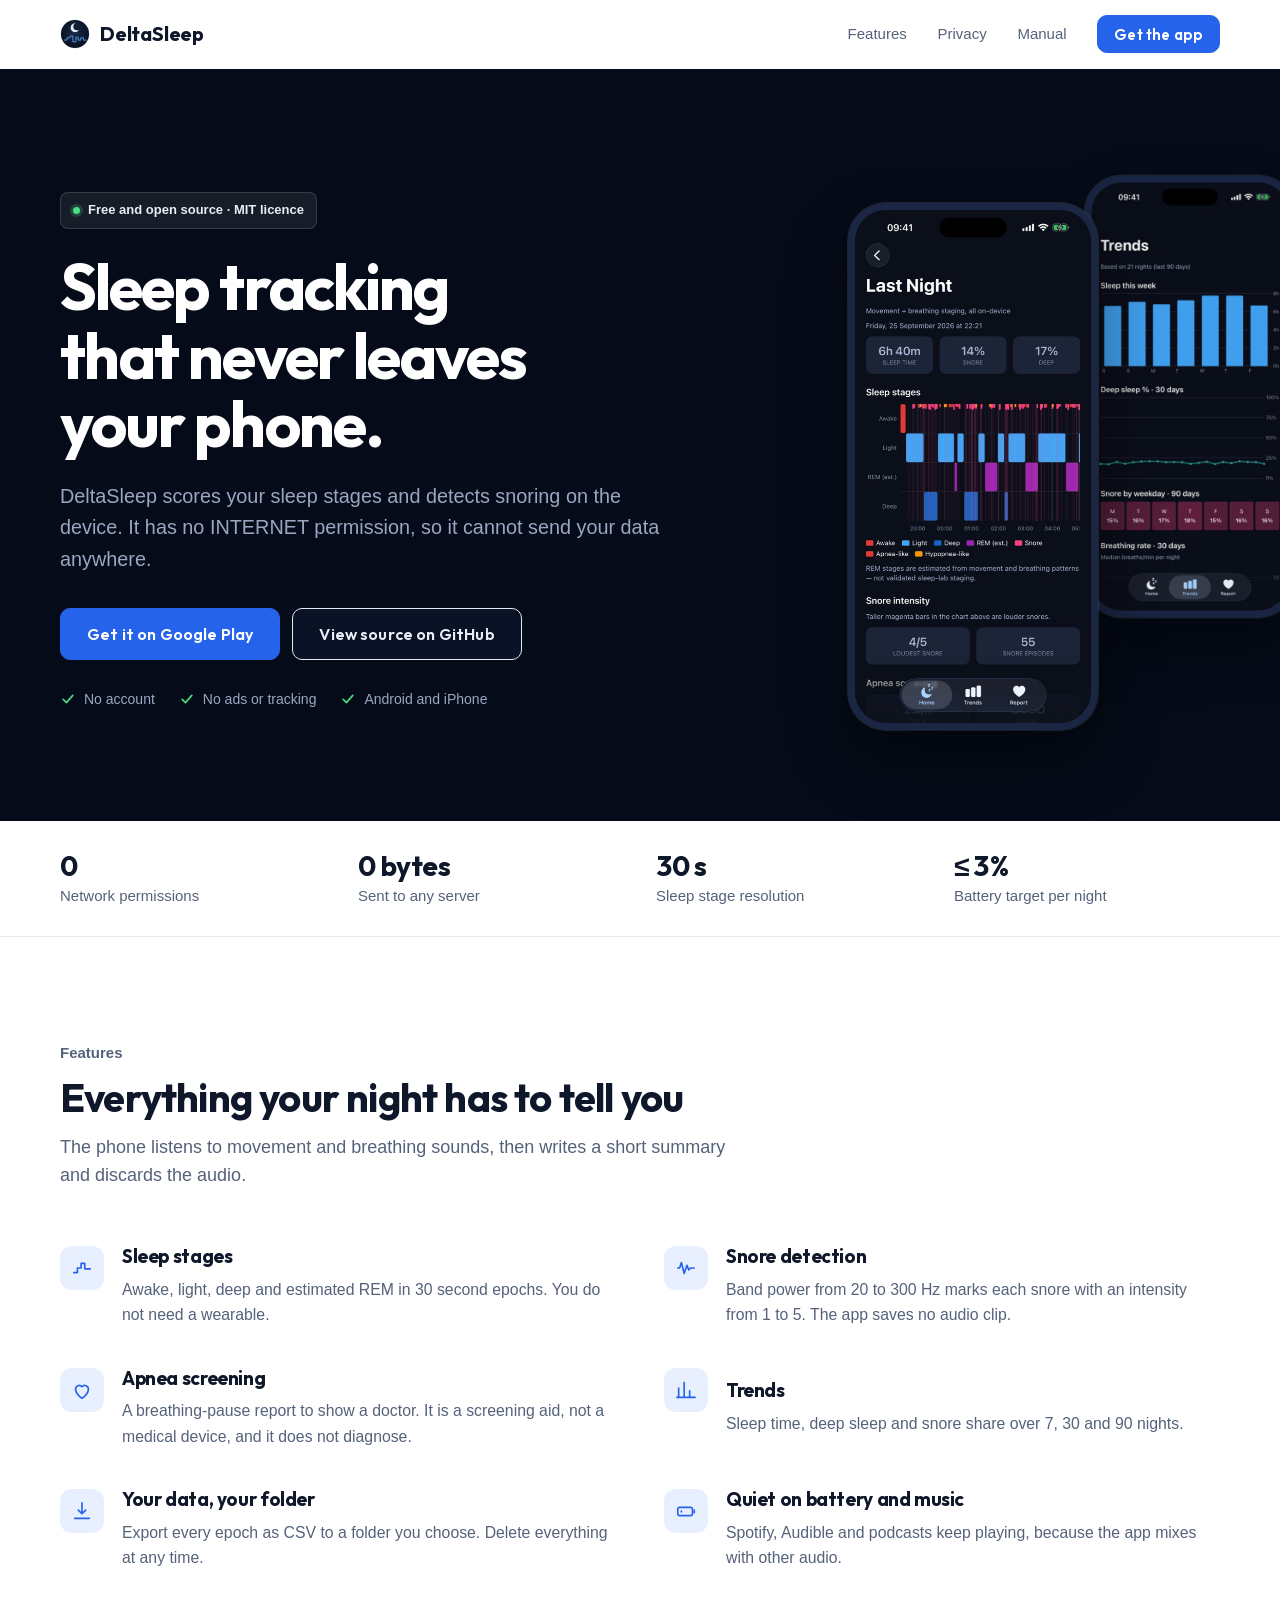
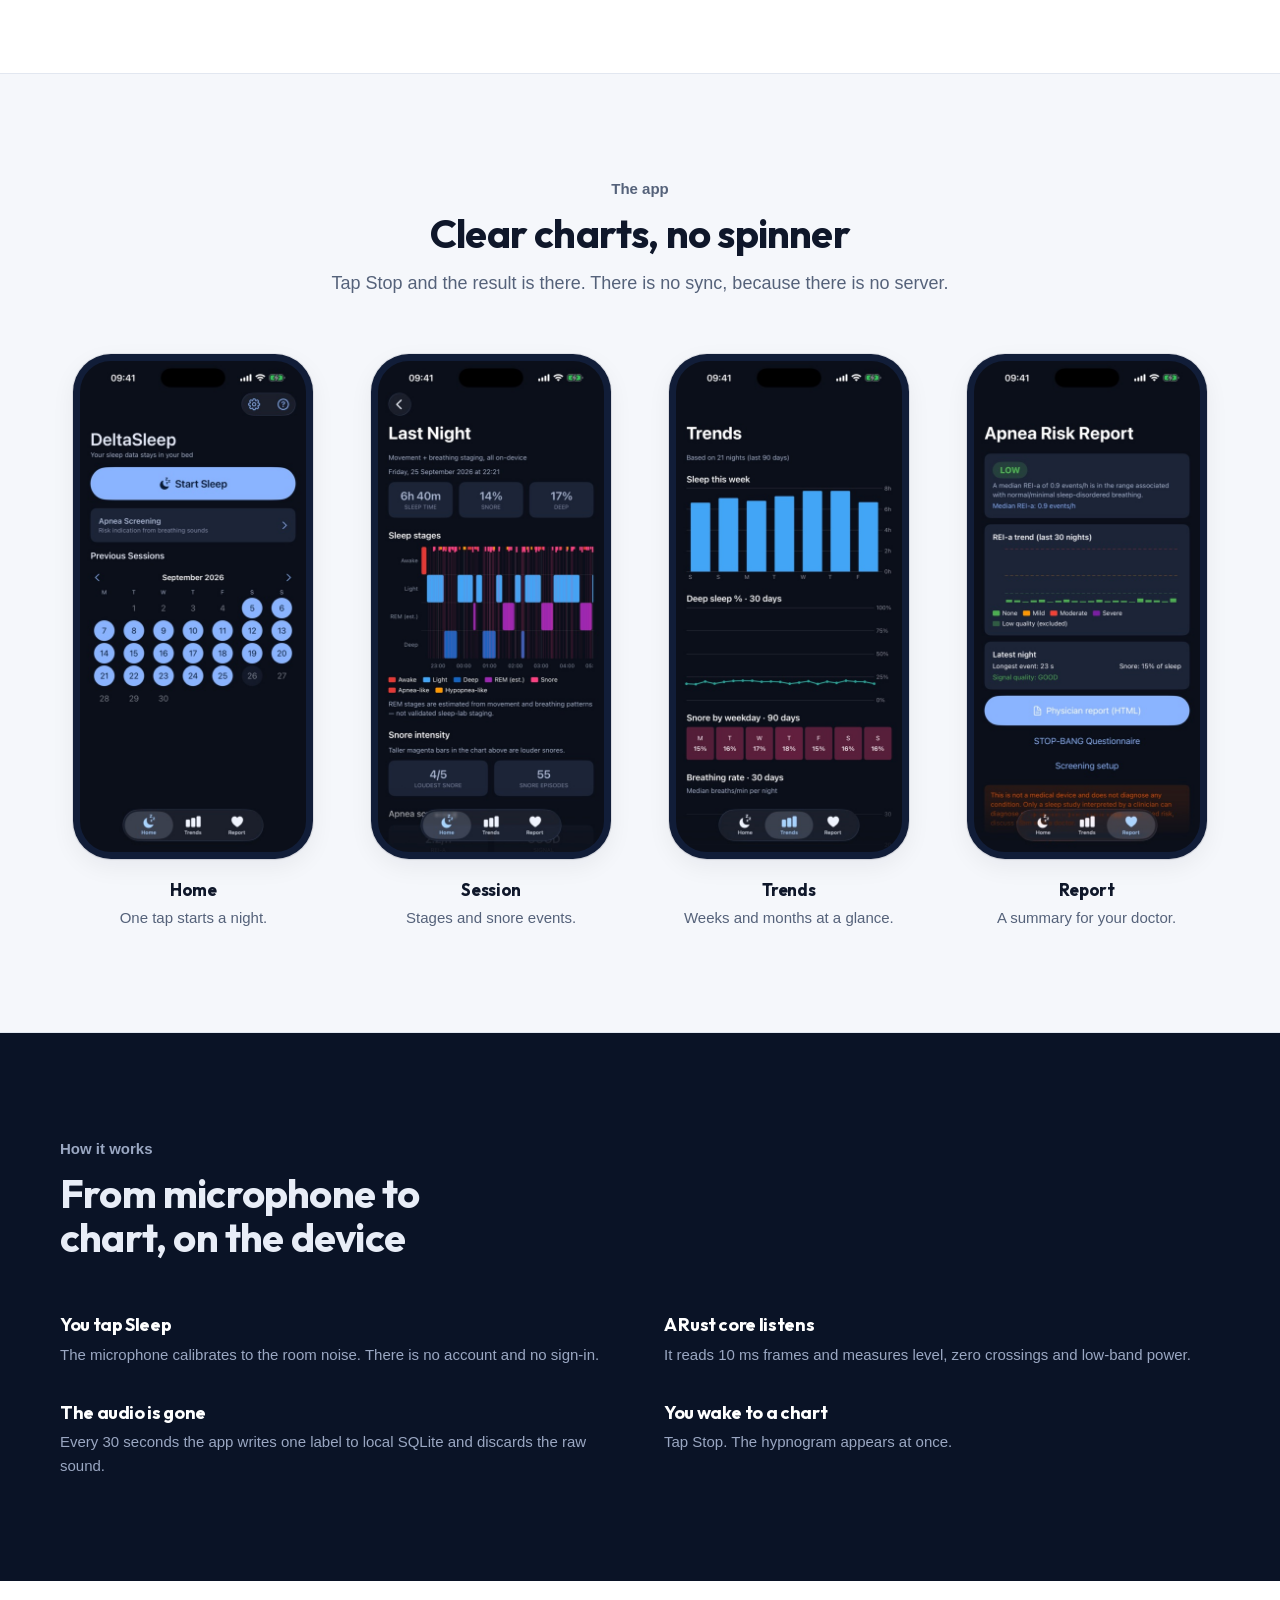
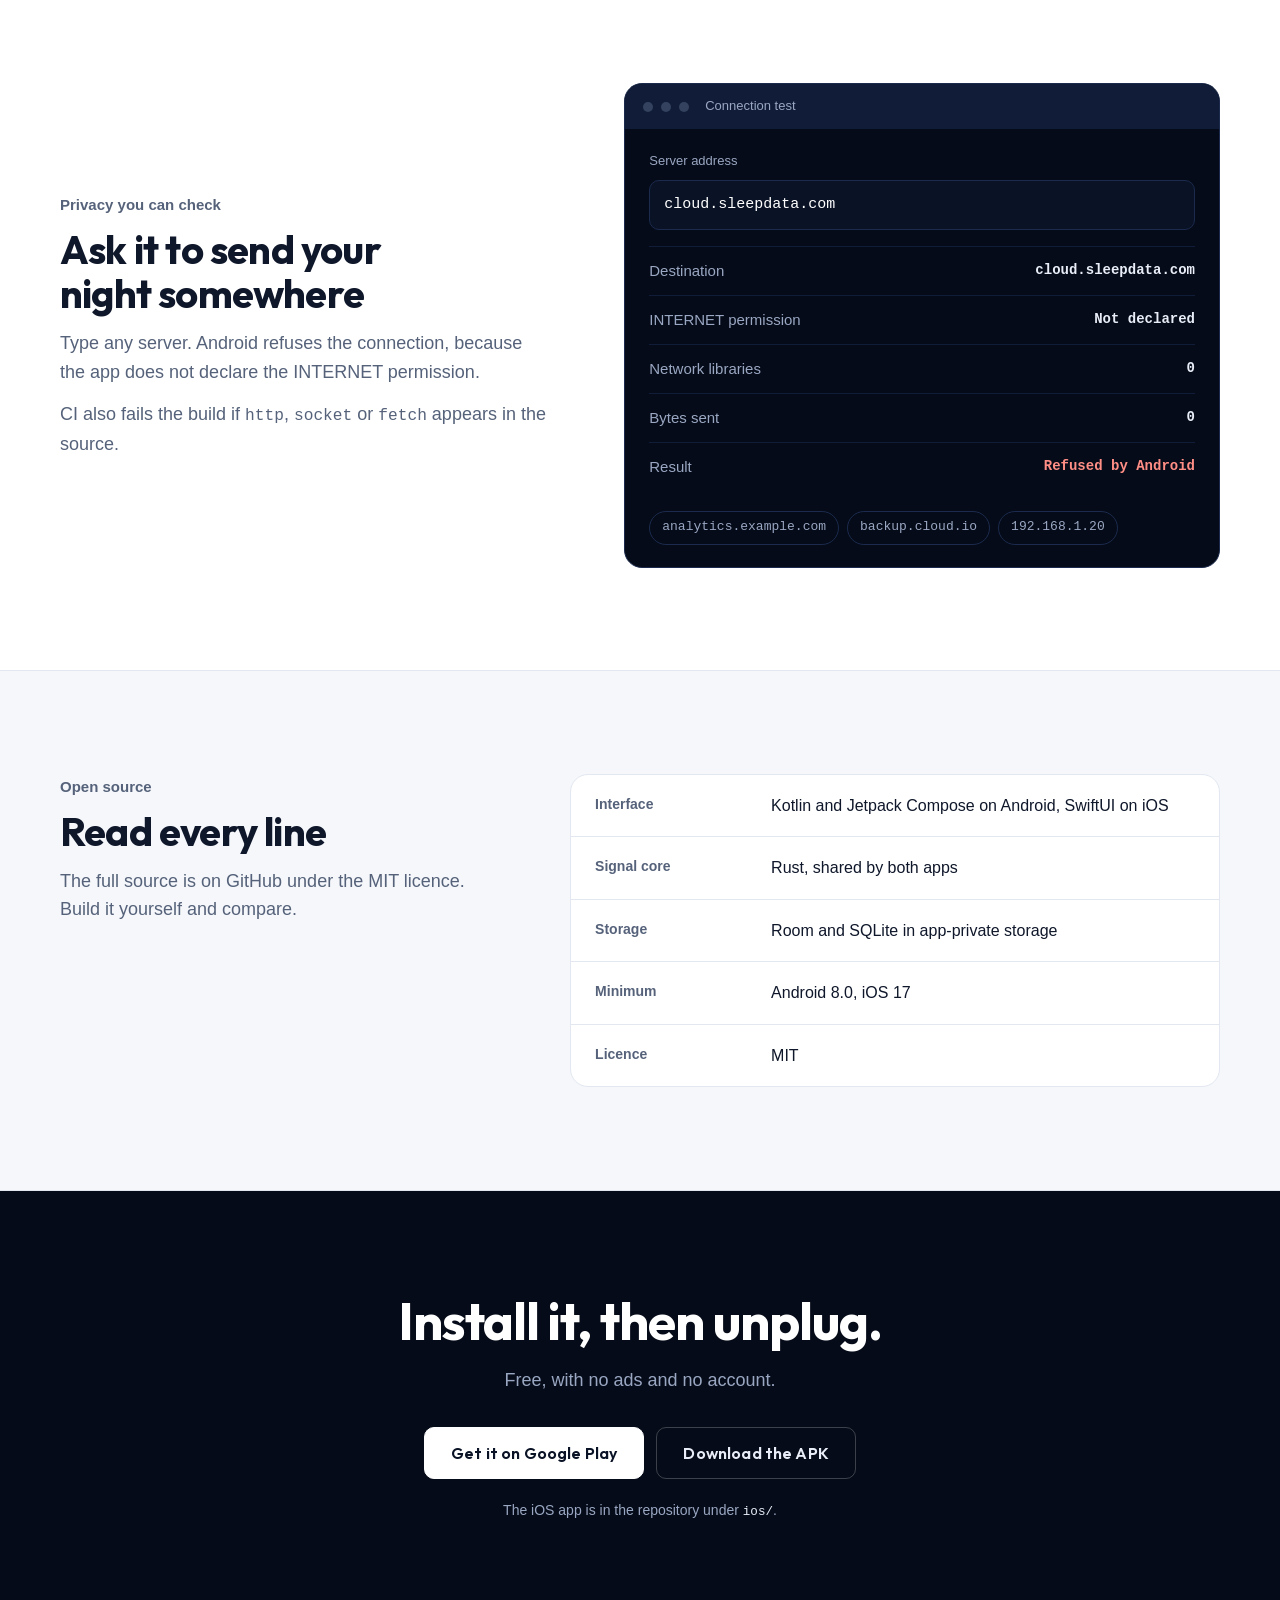
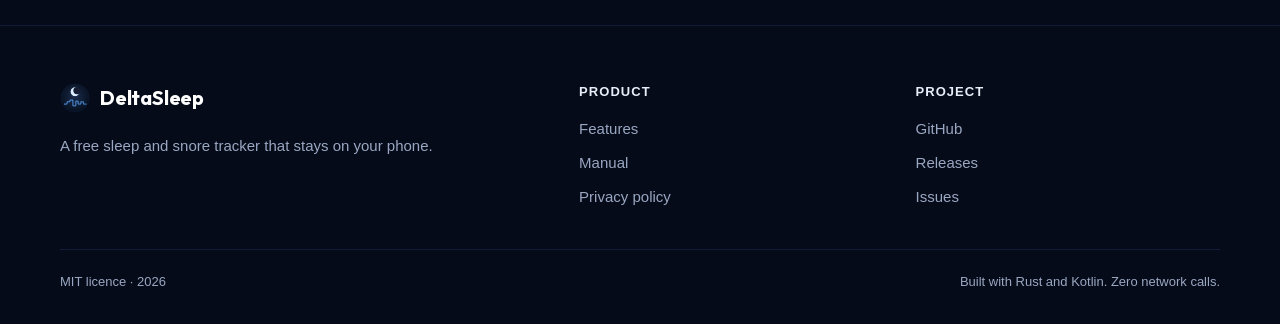
==== commit 7ab87357: "feat(web): restyle landing page and self-host display font" ====
--- a/web/index.html
+++ b/web/index.html
@@ -15,6 +15,7 @@
   <meta property="og:title" content="DeltaSleep — Private sleep tracking" />
   <meta property="og:description" content="Free, open-source sleep phase and snore tracking. 100% offline." />
   <link rel="stylesheet" href="site.css" />
+  <link rel="preload" href="fonts/outfit-700-latin.woff2" as="font" type="font/woff2" crossorigin />
   <script>document.documentElement.classList.add("js");</script>
 </head>
 <body>
@@ -37,7 +38,7 @@
     <div class="wrap hero-in">
       <div>
         <span class="badge"><i></i>Free and open source · MIT licence</span>
-        <h1>Sleep tracking that <em>never leaves</em> your phone.</h1>
+        <h1>Sleep tracking that never leaves your phone.</h1>
         <p class="hero-lede">DeltaSleep scores your sleep stages and detects snoring on the device. It has no INTERNET permission, so it cannot send your data anywhere.</p>
         <div class="hero-actions">
           <a class="btn btn-lg" href="https://play.google.com/store/apps/details?id=io.github.ntufar.deltasleep&amp;pcampaignid=web_share">Get it on Google Play</a>
--- a/web/site.css
+++ b/web/site.css
@@ -1,3 +1,33 @@
+/* Outfit, self-hosted (SIL OFL) — display face for headlines, wordmark, buttons. */
+@font-face {
+  font-family: "Outfit";
+  font-style: normal;
+  font-weight: 500;
+  font-display: swap;
+  src: url("fonts/outfit-500-latin.woff2") format("woff2");
+}
+@font-face {
+  font-family: "Outfit";
+  font-style: normal;
+  font-weight: 600;
+  font-display: swap;
+  src: url("fonts/outfit-600-latin.woff2") format("woff2");
+}
+@font-face {
+  font-family: "Outfit";
+  font-style: normal;
+  font-weight: 700;
+  font-display: swap;
+  src: url("fonts/outfit-700-latin.woff2") format("woff2");
+}
+@font-face {
+  font-family: "Outfit";
+  font-style: normal;
+  font-weight: 800;
+  font-display: swap;
+  src: url("fonts/outfit-800-latin.woff2") format("woff2");
+}
+
 :root {
   --navy-950: #050b18;
   --navy-900: #0a1326;
@@ -17,6 +47,7 @@
   --bad: #b4281f;
 
   --font: -apple-system, BlinkMacSystemFont, "Segoe UI", Roboto, "Helvetica Neue", Arial, sans-serif;
+  --font-display: "Outfit", -apple-system, BlinkMacSystemFont, "Segoe UI", Roboto, "Helvetica Neue", Arial, sans-serif;
   --mono: ui-monospace, SFMono-Regular, Menlo, Consolas, monospace;
 
   --wrap: 1160px;
@@ -51,15 +82,13 @@
 /* ---------- header ---------- */
 .header {
   position: sticky; top: 0; z-index: 50;
-  background: rgba(255, 255, 255, 0.86);
-  backdrop-filter: saturate(160%) blur(14px);
-  -webkit-backdrop-filter: saturate(160%) blur(14px);
+  background: #fff;
   border-bottom: 1px solid transparent;
   transition: border-color 200ms ease, box-shadow 200ms ease;
 }
 .header.scrolled { border-bottom-color: var(--line); }
 .header-in { display: flex; align-items: center; justify-content: space-between; gap: 24px; height: 68px; }
-.wordmark { display: inline-flex; align-items: center; gap: 10px; color: var(--ink); font-size: 1.125rem; font-weight: 700; letter-spacing: -0.01em; text-decoration: none; }
+.wordmark { display: inline-flex; align-items: center; gap: 10px; color: var(--ink); font-family: var(--font-display); font-size: 1.25rem; font-weight: 700; letter-spacing: -0.01em; text-decoration: none; }
 .wordmark:hover { color: var(--ink); }
 .wordmark img { width: 30px; height: 30px; border-radius: 8px; }
 .header nav { display: flex; align-items: center; gap: clamp(16px, 2.4vw, 32px); font-size: 0.9375rem; }
@@ -70,7 +99,7 @@
 .btn {
   display: inline-flex; align-items: center; justify-content: center; gap: 8px;
   min-height: 44px; padding: 0 20px;
-  font: inherit; font-size: 0.9375rem; font-weight: 600; line-height: 1; text-decoration: none; cursor: pointer;
+  font: inherit; font-family: var(--font-display); font-size: 0.9375rem; font-weight: 600; letter-spacing: 0.01em; line-height: 1; text-decoration: none; cursor: pointer;
   color: #fff; background: var(--accent); border: 1px solid var(--accent); border-radius: 10px;
   transition: background-color 160ms ease, border-color 160ms ease, color 160ms ease, transform 160ms ease;
 }
@@ -89,22 +118,22 @@
 .section { padding: var(--section) 0; }
 .section-alt { background: var(--bg-alt); border-block: 1px solid var(--line); }
 .on-dark { background: var(--navy-900); color: var(--on-dark); }
-.eyebrow { display: inline-block; margin-bottom: 14px; font-size: 0.8125rem; font-weight: 600; letter-spacing: 0.08em; text-transform: uppercase; color: var(--accent); }
-.on-dark .eyebrow { color: #8fb1ff; }
+.eyebrow { display: inline-block; margin-bottom: 10px; font-size: 0.9375rem; font-weight: 600; letter-spacing: 0; text-transform: none; color: var(--muted); }
+.on-dark .eyebrow { color: var(--on-dark-muted); }
 .section-head { max-width: 680px; margin-bottom: clamp(36px, 5vw, 56px); }
 .section-head.center { margin-inline: auto; text-align: center; }
-h1, h2, h3 { letter-spacing: -0.02em; line-height: 1.15; color: inherit; }
+h1, h2, h3 { font-family: var(--font-display); letter-spacing: -0.02em; line-height: 1.1; color: inherit; text-wrap: balance; }
 h2 { font-size: clamp(1.75rem, 1.2rem + 2vw, 2.5rem); font-weight: 700; }
 .section-head p { margin-top: 14px; font-size: 1.125rem; color: var(--muted); }
 .on-dark .section-head p { color: var(--on-dark-muted); }
 
 /* ---------- hero ---------- */
-.hero { position: relative; overflow: hidden; background: radial-gradient(900px 480px at 78% 30%, rgba(37, 99, 235, 0.28), transparent 70%), var(--navy-950); color: var(--on-dark); }
+.hero { position: relative; overflow: hidden; background: var(--navy-950); color: var(--on-dark); }
 .hero-in { display: grid; grid-template-columns: minmax(0, 1.1fr) minmax(0, 0.9fr); gap: clamp(32px, 5vw, 72px); align-items: center; padding-block: clamp(56px, 8vw, 104px) clamp(56px, 7vw, 96px); }
-.badge { display: inline-flex; align-items: center; gap: 8px; padding: 6px 14px; margin-bottom: 24px; font-size: 0.8125rem; font-weight: 500; color: var(--on-dark); background: rgba(255, 255, 255, 0.07); border: 1px solid rgba(255, 255, 255, 0.14); border-radius: 999px; }
+.badge { display: inline-flex; align-items: center; gap: 8px; padding: 7px 12px; margin-bottom: 24px; font-size: 0.8125rem; font-weight: 600; color: var(--on-dark); background: rgba(255, 255, 255, 0.07); border: 1px solid rgba(255, 255, 255, 0.14); border-radius: 8px; }
 .badge i { width: 7px; height: 7px; border-radius: 50%; background: #4ade80; box-shadow: 0 0 0 3px rgba(74, 222, 128, 0.2); }
 .hero h1 { font-size: clamp(2.375rem, 1.5rem + 3.6vw, 4rem); font-weight: 700; letter-spacing: -0.03em; line-height: 1.07; color: #fff; }
-.hero h1 em { font-style: normal; color: #8fb1ff; }
+.hero h1 em { font-style: normal; color: inherit; }
 .hero-lede { margin-top: 22px; max-width: 34em; font-size: clamp(1.0625rem, 1rem + 0.3vw, 1.25rem); color: var(--on-dark-muted); }
 .hero-actions { margin-top: 32px; display: flex; flex-wrap: wrap; gap: 12px; }
 .hero-meta { margin-top: 28px; display: flex; flex-wrap: wrap; gap: 8px 24px; list-style: none; font-size: 0.875rem; color: var(--on-dark-muted); }
@@ -119,19 +148,18 @@
 
 /* ---------- facts strip ---------- */
 .facts { border-bottom: 1px solid var(--line); }
-.facts-in { display: grid; grid-template-columns: repeat(4, 1fr); }
-.fact { padding: 28px 24px; border-left: 1px solid var(--line); }
-.fact:first-child { border-left: 0; padding-left: 0; }
-.fact b { display: block; font-size: 1.75rem; font-weight: 700; letter-spacing: -0.02em; line-height: 1.2; }
+.facts-in { display: grid; grid-template-columns: repeat(4, 1fr); gap: 24px 32px; }
+.fact { padding: 28px 0; }
+.fact b { display: block; font-family: var(--font-display); font-size: 1.75rem; font-weight: 700; letter-spacing: -0.02em; line-height: 1.2; font-variant-numeric: tabular-nums; }
 .fact span { font-size: 0.9375rem; color: var(--muted); }
 
 /* ---------- features ---------- */
-.grid3 { display: grid; grid-template-columns: repeat(3, minmax(0, 1fr)); gap: 20px; }
-.card { padding: 28px; background: var(--bg); border: 1px solid var(--line); border-radius: var(--radius-lg); }
-.card .icon { display: grid; place-items: center; width: 44px; height: 44px; margin-bottom: 20px; color: var(--accent); background: var(--accent-soft); border-radius: 11px; }
+.grid3 { display: grid; grid-template-columns: repeat(2, minmax(0, 1fr)); gap: 40px 48px; }
+.card { display: grid; grid-template-columns: 44px minmax(0, 1fr); gap: 8px 18px; padding: 0; background: transparent; border: 0; }
+.card .icon { display: grid; place-items: center; width: 44px; height: 44px; color: var(--accent); background: var(--accent-soft); border-radius: 12px; grid-row: span 2; }
 .card .icon svg { width: 22px; height: 22px; }
-.card h3 { font-size: 1.1875rem; font-weight: 650; margin-bottom: 8px; }
-.card p { color: var(--muted); font-size: 0.9875rem; }
+.card h3 { font-size: 1.1875rem; font-weight: 650; margin-bottom: 2px; align-self: end; }
+.card p { color: var(--muted); font-size: 0.9875rem; max-width: 36em; }
 
 /* ---------- screens ---------- */
 .screens { display: grid; grid-template-columns: repeat(4, minmax(0, 1fr)); gap: clamp(16px, 2.4vw, 32px); }
@@ -141,9 +169,8 @@
 .screen p { margin-top: 6px; font-size: 0.9375rem; color: var(--muted); }
 
 /* ---------- flow ---------- */
-.flow { list-style: none; display: grid; grid-template-columns: repeat(4, minmax(0, 1fr)); gap: 24px; counter-reset: flow; }
-.flow li { position: relative; padding-top: 28px; border-top: 2px solid var(--navy-700); counter-increment: flow; }
-.flow li::before { content: "0" counter(flow); position: absolute; top: -13px; left: 0; padding-right: 12px; background: var(--navy-900); font-family: var(--mono); font-size: 0.8125rem; font-weight: 600; color: #8fb1ff; }
+.flow { list-style: none; display: grid; grid-template-columns: repeat(2, minmax(0, 1fr)); gap: 36px 48px; }
+.flow li { position: relative; padding-top: 0; }
 .flow h3 { font-size: 1.125rem; font-weight: 650; color: #fff; margin-bottom: 8px; }
 .flow p { font-size: 0.9375rem; color: var(--on-dark-muted); }
 
@@ -151,7 +178,7 @@
 .verify { display: grid; grid-template-columns: minmax(0, 0.9fr) minmax(0, 1.1fr); gap: clamp(32px, 6vw, 80px); align-items: center; }
 .verify .section-head { margin-bottom: 0; }
 .verify-note { margin-top: 20px; font-size: 0.9375rem; color: var(--muted); }
-.console { background: var(--navy-950); color: var(--on-dark); border-radius: var(--radius-lg); box-shadow: var(--shadow); overflow: hidden; }
+.console { background: var(--navy-950); color: var(--on-dark); border: 1px solid var(--navy-700); border-radius: var(--radius-lg); overflow: hidden; }
 .console-bar { display: flex; align-items: center; gap: 8px; padding: 12px 18px; background: var(--navy-800); font-size: 0.8125rem; color: var(--on-dark-muted); }
 .console-bar i { width: 10px; height: 10px; border-radius: 50%; background: #34425f; }
 .console-bar span { margin-left: 8px; }
@@ -185,7 +212,7 @@
 .cta-actions { margin-top: 32px; display: flex; flex-wrap: wrap; justify-content: center; gap: 12px; }
 .cta-note { margin-top: 20px !important; font-size: 0.875rem !important; }
 .cta code { color: var(--on-dark); }
-.cta { background: radial-gradient(700px 320px at 50% 0%, rgba(37, 99, 235, 0.3), transparent 70%), var(--navy-950); }
+.cta { background: var(--navy-950); }
 
 /* ---------- footer ---------- */
 .footer { background: var(--navy-950); color: var(--on-dark-muted); border-top: 1px solid var(--navy-800); font-size: 0.9375rem; }
@@ -217,8 +244,7 @@
   .flow { grid-template-columns: repeat(2, minmax(0, 1fr)); row-gap: 40px; }
   .verify, .stack { grid-template-columns: minmax(0, 1fr); }
   .facts-in { grid-template-columns: repeat(2, 1fr); }
-  .fact:nth-child(3) { border-left: 0; padding-left: 0; }
-  .fact:nth-child(n+3) { border-top: 1px solid var(--line); }
+  .fact { padding: 4px 0; }
 }
 @media (max-width: 640px) {
   .header nav a:not(.btn) { display: none; }
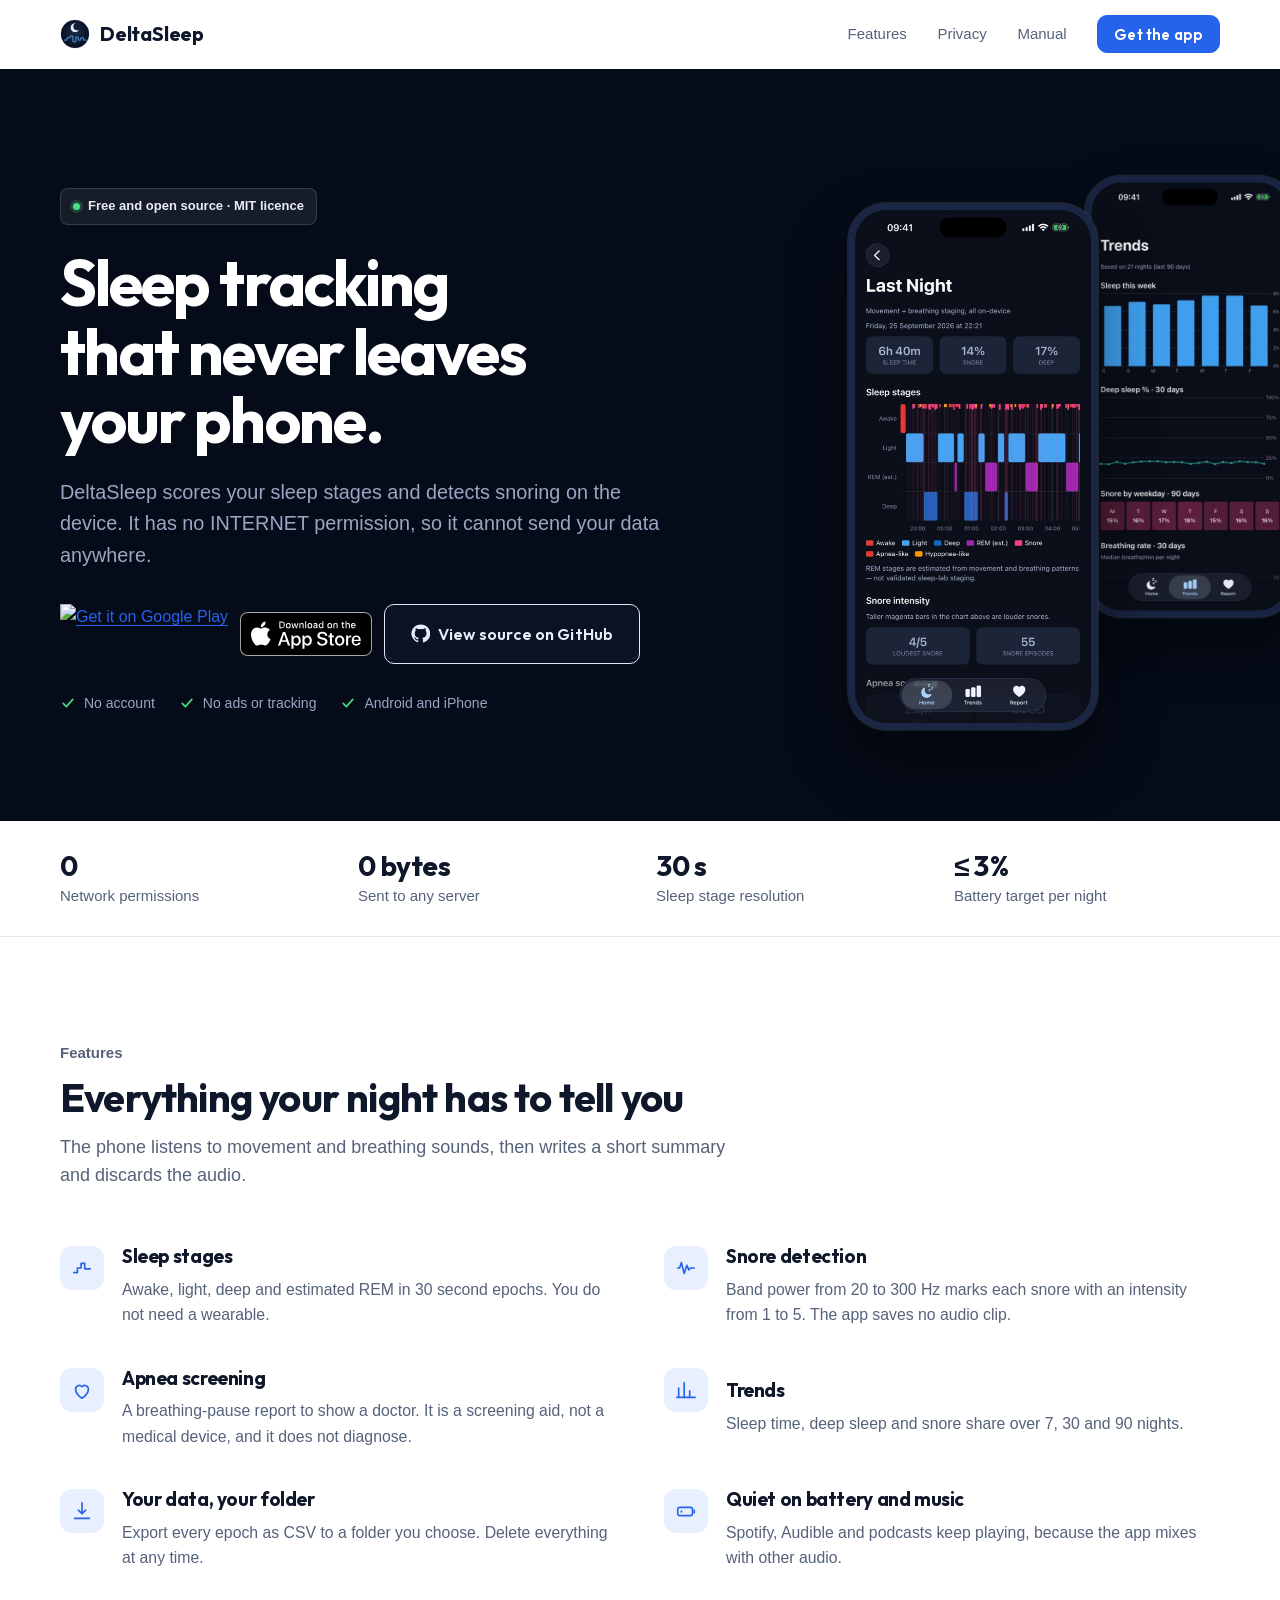
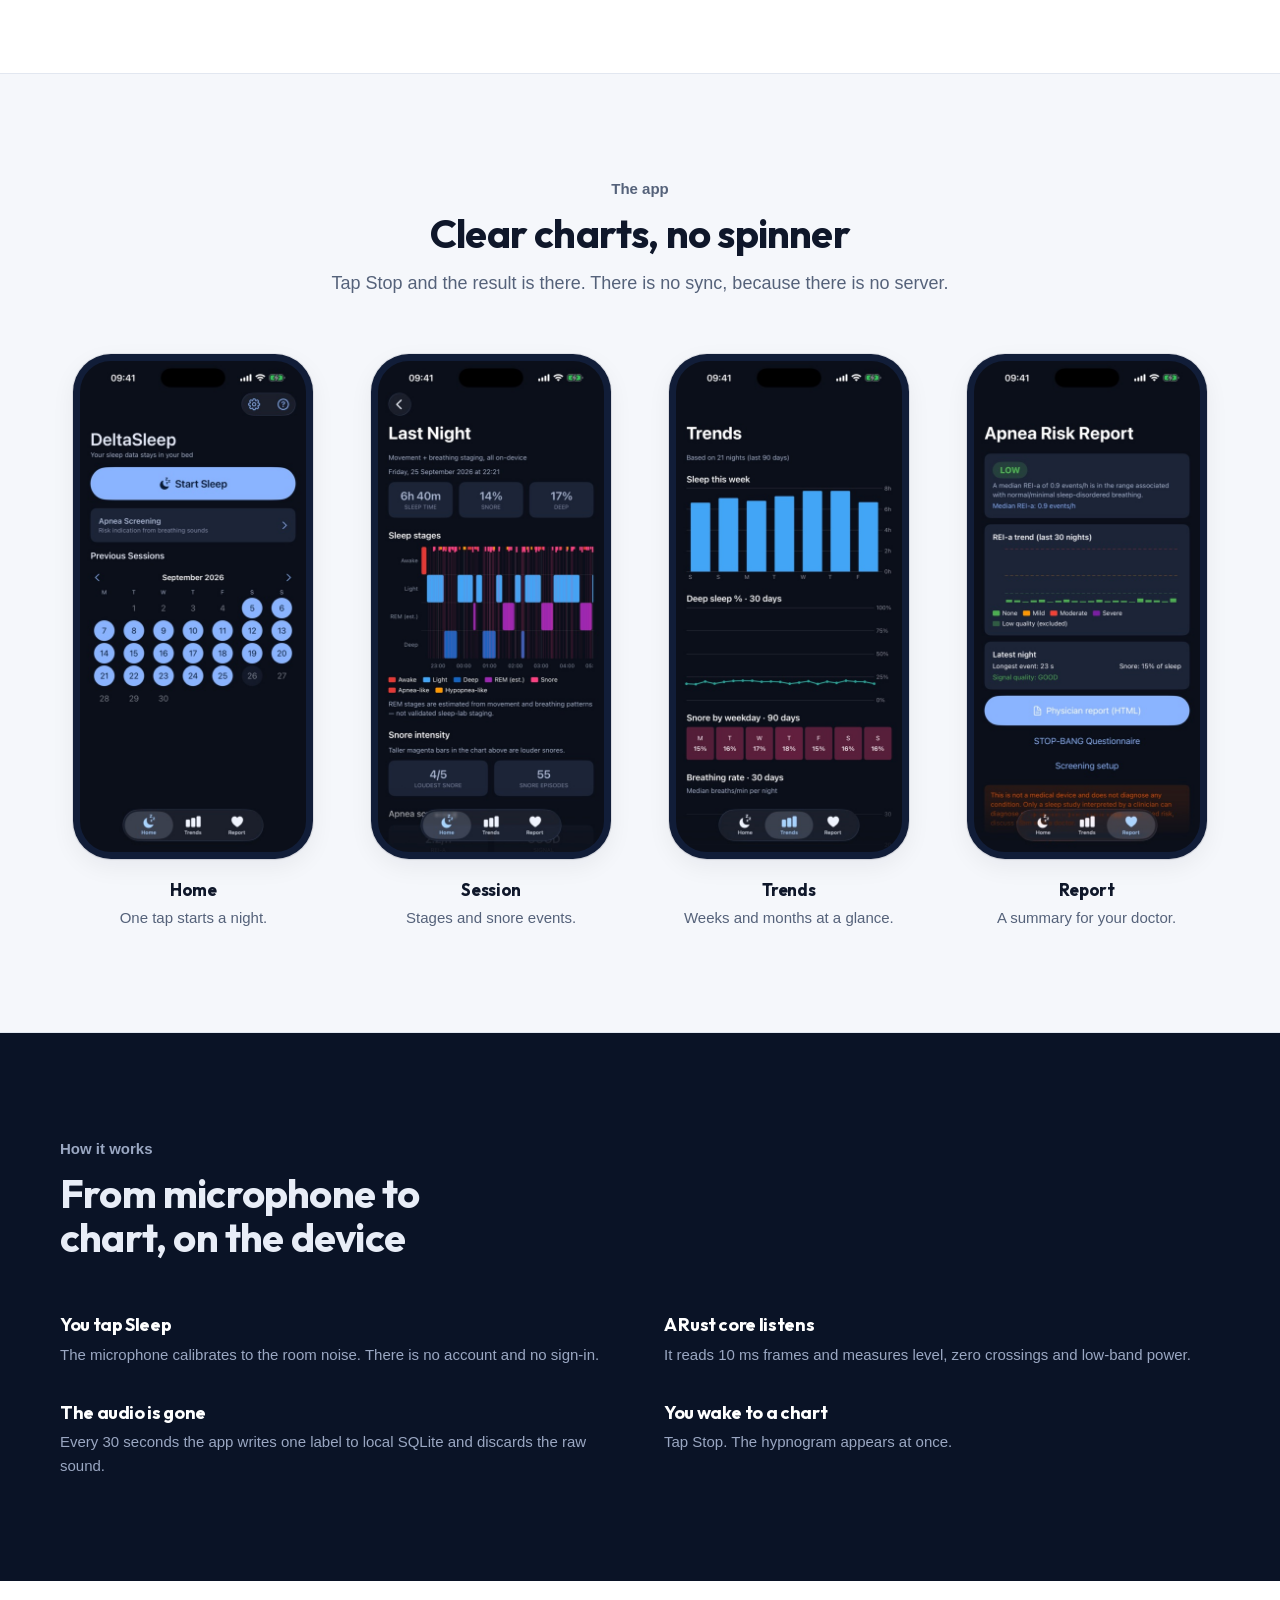
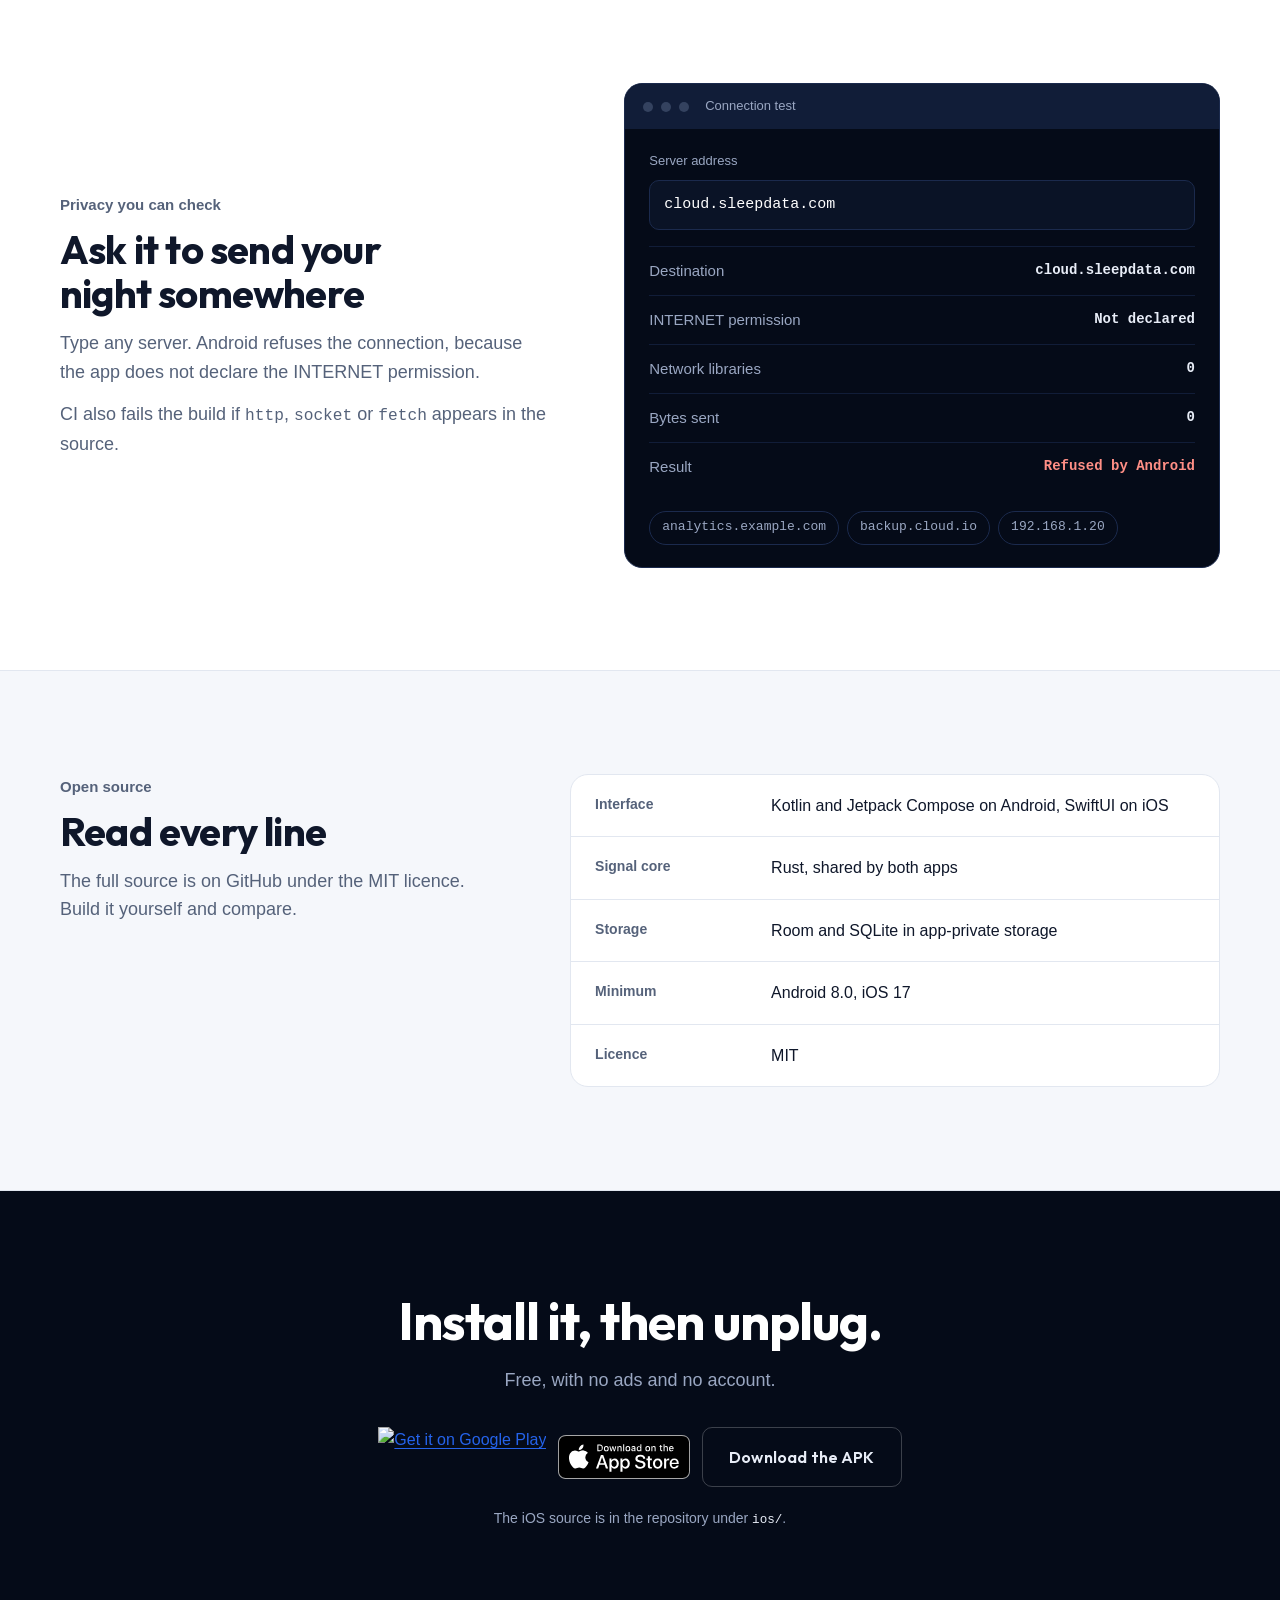
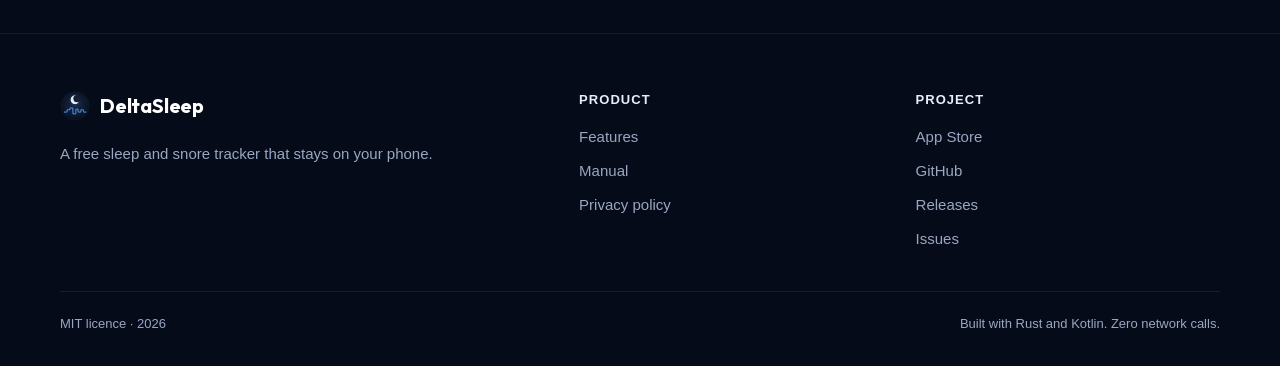
==== commit 715ecba5: "feat(web): add App Store and Google Play badges Add the official store badges to the landing page an" ====
--- a/web/index.html
+++ b/web/index.html
@@ -41,8 +41,9 @@
         <h1>Sleep tracking that never leaves your phone.</h1>
         <p class="hero-lede">DeltaSleep scores your sleep stages and detects snoring on the device. It has no INTERNET permission, so it cannot send your data anywhere.</p>
         <div class="hero-actions">
-          <a class="btn btn-lg" href="https://play.google.com/store/apps/details?id=io.github.ntufar.deltasleep&amp;pcampaignid=web_share">Get it on Google Play</a>
-          <a class="btn btn-lg btn-ghost on-dark" href="https://github.com/ntufar/DeltaSleep">View source on GitHub</a>
+          <a class="badge-link" href="https://play.google.com/store/apps/details?id=io.github.ntufar.deltasleep&amp;pcampaignid=web_share"><img src="img/badge-googleplay.png" alt="Get it on Google Play" height="60" /></a>
+        <a class="badge-link" href="https://apps.apple.com/app/id6816352457"><img src="img/badge-appstore.svg" alt="Download on the App Store" height="44" /></a>
+          <a class="btn btn-lg btn-ghost on-dark" href="https://github.com/ntufar/DeltaSleep"><svg class="ico" viewBox="0 0 24 24" fill="currentColor" aria-hidden="true"><path d="M12 .5a11.5 11.5 0 0 0-3.64 22.4c.58.1.79-.25.79-.56v-2c-3.2.7-3.88-1.37-3.88-1.37-.52-1.33-1.28-1.69-1.28-1.69-1.05-.72.08-.7.08-.7 1.16.08 1.77 1.19 1.77 1.19 1.03 1.77 2.7 1.26 3.36.96.1-.75.4-1.26.73-1.55-2.55-.29-5.24-1.28-5.24-5.69 0-1.26.45-2.28 1.19-3.09-.12-.29-.52-1.46.11-3.05 0 0 .97-.31 3.17 1.18a11 11 0 0 1 5.78 0c2.2-1.49 3.17-1.18 3.17-1.18.63 1.59.23 2.76.11 3.05.74.81 1.19 1.83 1.19 3.09 0 4.42-2.7 5.4-5.26 5.68.41.36.78 1.06.78 2.14v3.17c0 .31.21.67.8.56A11.5 11.5 0 0 0 12 .5z"/></svg>View source on GitHub</a>
         </div>
         <ul class="hero-meta">
           <li><svg viewBox="0 0 20 20" fill="none" stroke="currentColor" stroke-width="2" stroke-linecap="round" stroke-linejoin="round" aria-hidden="true"><path d="m4 10.5 4 4 8-9"/></svg>No account</li>
@@ -205,10 +206,11 @@
       <h2 data-reveal>Install it, then unplug.</h2>
       <p data-reveal>Free, with no ads and no account.</p>
       <div class="cta-actions" data-reveal>
-        <a class="btn btn-lg btn-light" href="https://play.google.com/store/apps/details?id=io.github.ntufar.deltasleep&amp;pcampaignid=web_share">Get it on Google Play</a>
+        <a class="badge-link" href="https://play.google.com/store/apps/details?id=io.github.ntufar.deltasleep&amp;pcampaignid=web_share"><img src="img/badge-googleplay.png" alt="Get it on Google Play" height="60" /></a>
+        <a class="badge-link" href="https://apps.apple.com/app/id6816352457"><img src="img/badge-appstore.svg" alt="Download on the App Store" height="44" /></a>
         <a class="btn btn-lg btn-ghost" href="https://github.com/ntufar/DeltaSleep/releases">Download the APK</a>
       </div>
-      <p class="cta-note" data-reveal>The iOS app is in the repository under <code>ios/</code>.</p>
+      <p class="cta-note" data-reveal>The iOS source is in the repository under <code>ios/</code>.</p>
     </div>
   </section>
 
@@ -232,6 +234,7 @@
       <div>
         <h4>Project</h4>
         <ul>
+          <li><a href="https://apps.apple.com/app/id6816352457">App Store</a></li>
           <li><a href="https://github.com/ntufar/DeltaSleep">GitHub</a></li>
           <li><a href="https://github.com/ntufar/DeltaSleep/releases">Releases</a></li>
           <li><a href="https://github.com/ntufar/DeltaSleep/issues">Issues</a></li>
--- a/web/site.css
+++ b/web/site.css
@@ -260,3 +260,8 @@
   .footer-grid { grid-template-columns: 1fr 1fr; }
   .footer-grid > div:first-child { grid-column: 1 / -1; }
 }
+
+.btn .ico { width: 1.2em; height: 1.2em; flex: none; }
+.badge-link { display: inline-flex; align-items: center; }
+.badge-link img { display: block; width: auto; }
+.badge-link:hover { opacity: .85; }
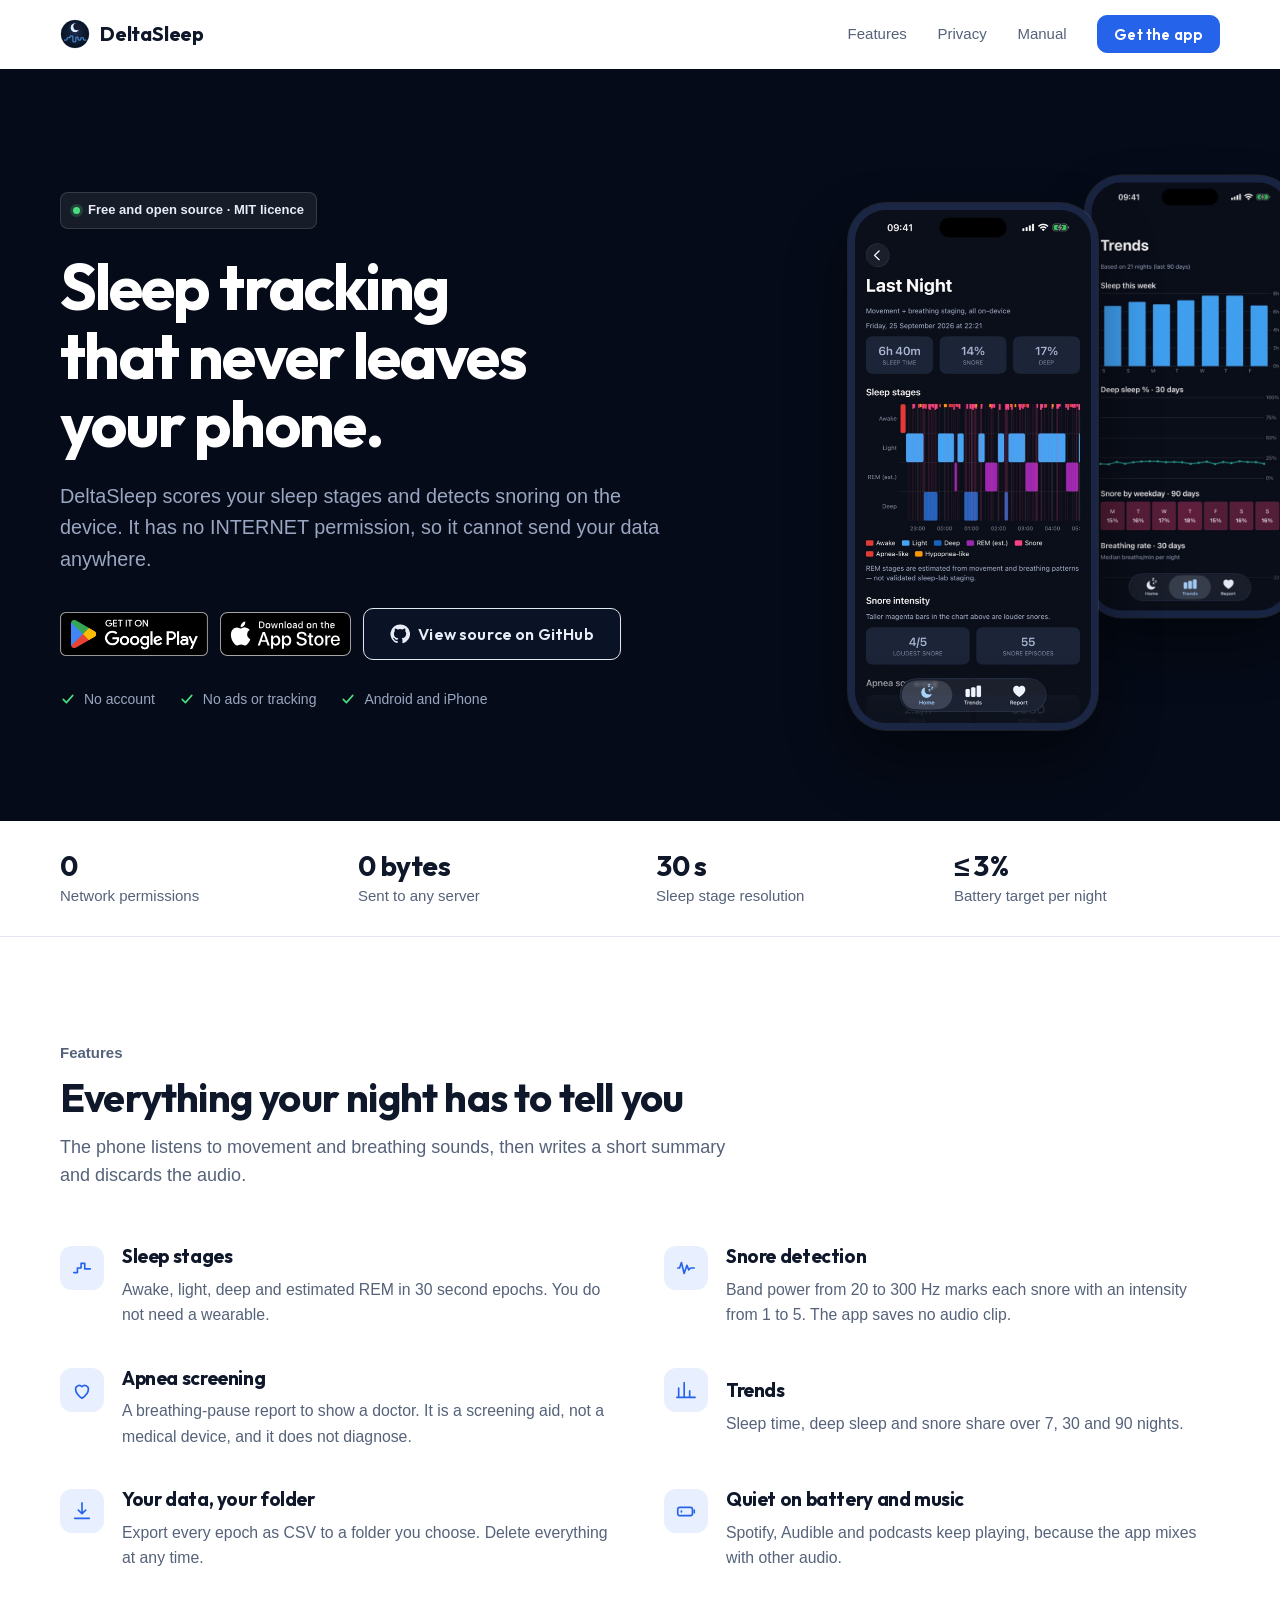
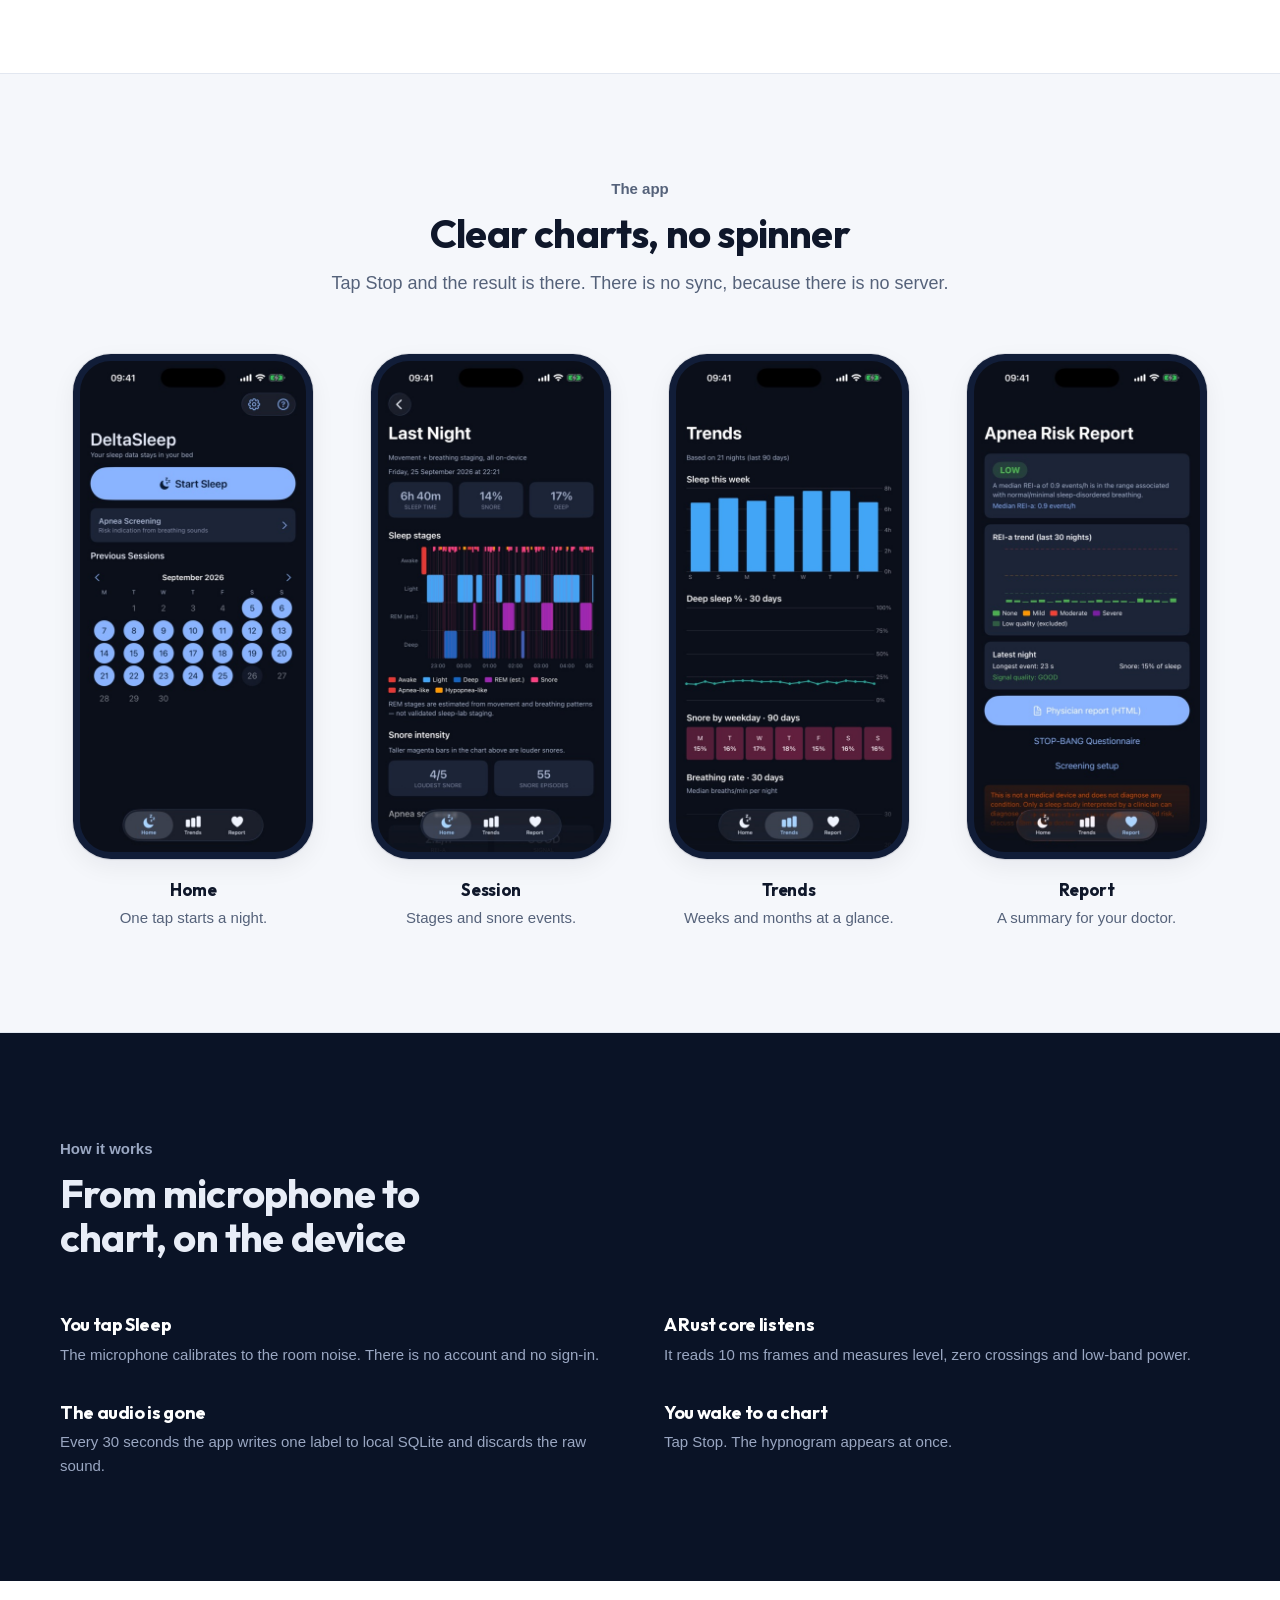
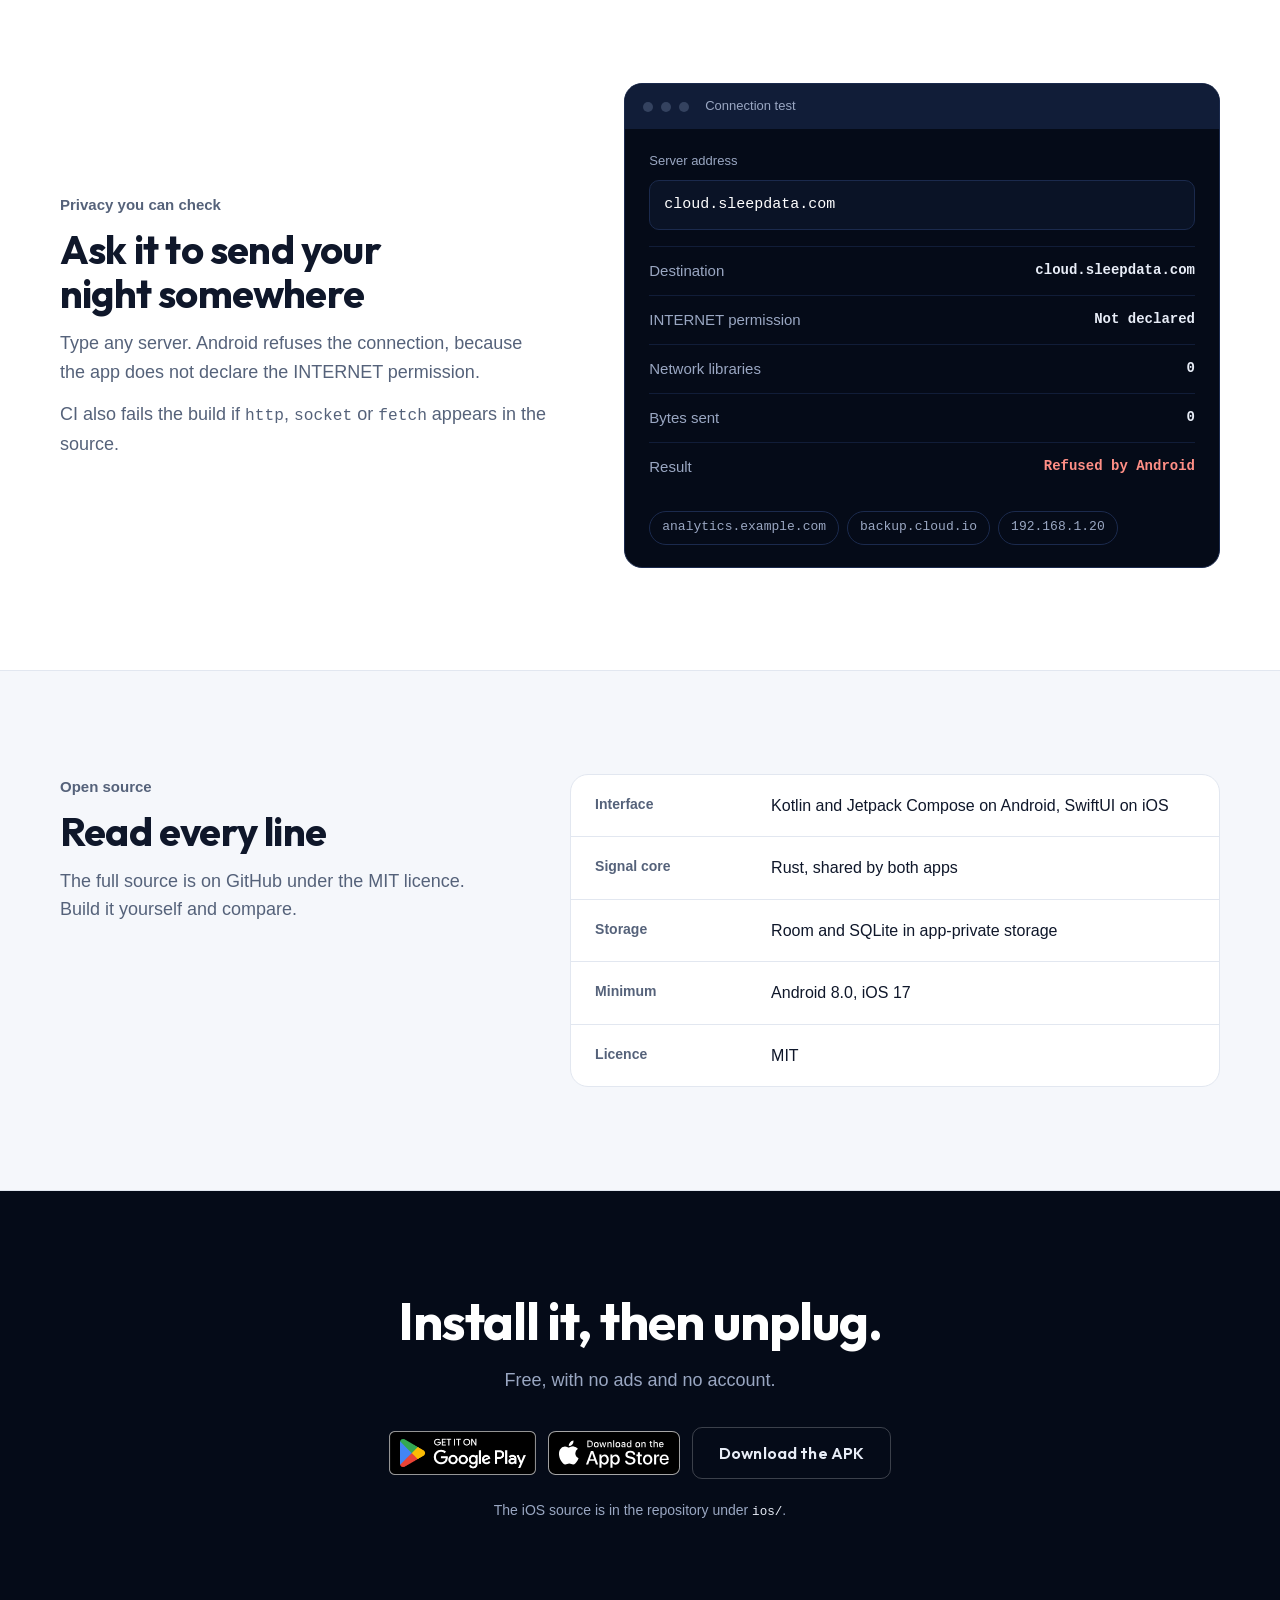
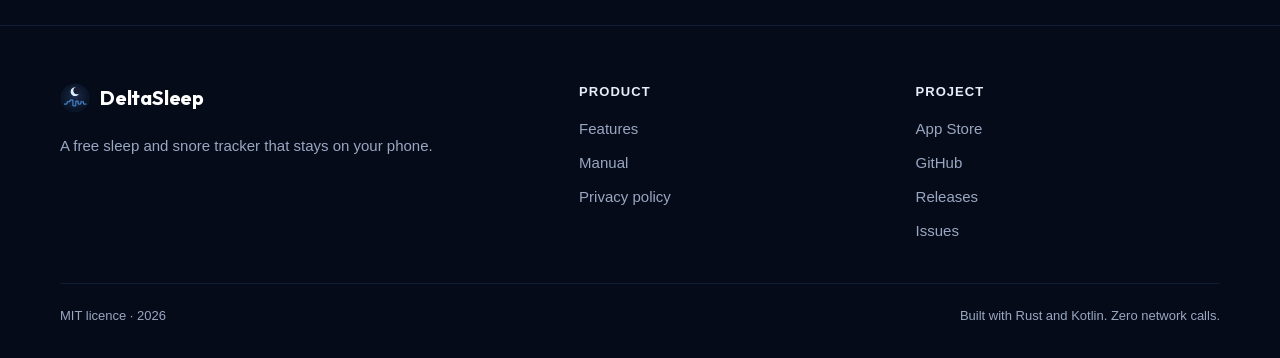
==== commit 5fe90451: "fix(web): match the store badge sizes Crop the padding from the Google Play badge and set both badge" ====
--- a/web/index.html
+++ b/web/index.html
@@ -14,7 +14,7 @@
   <meta property="og:image" content="https://ntufar.github.io/DeltaSleep/icon-512.png" />
   <meta property="og:title" content="DeltaSleep — Private sleep tracking" />
   <meta property="og:description" content="Free, open-source sleep phase and snore tracking. 100% offline." />
-  <link rel="stylesheet" href="site.css" />
+  <link rel="stylesheet" href="site.css?v=2" />
   <link rel="preload" href="fonts/outfit-700-latin.woff2" as="font" type="font/woff2" crossorigin />
   <script>document.documentElement.classList.add("js");</script>
 </head>
@@ -41,9 +41,9 @@
         <h1>Sleep tracking that never leaves your phone.</h1>
         <p class="hero-lede">DeltaSleep scores your sleep stages and detects snoring on the device. It has no INTERNET permission, so it cannot send your data anywhere.</p>
         <div class="hero-actions">
-          <a class="badge-link" href="https://play.google.com/store/apps/details?id=io.github.ntufar.deltasleep&amp;pcampaignid=web_share"><img src="img/badge-googleplay.png" alt="Get it on Google Play" height="60" /></a>
+          <a class="badge-link" href="https://play.google.com/store/apps/details?id=io.github.ntufar.deltasleep&amp;pcampaignid=web_share"><img src="img/badge-googleplay.png" alt="Get it on Google Play" height="44" /></a>
         <a class="badge-link" href="https://apps.apple.com/app/id6816352457"><img src="img/badge-appstore.svg" alt="Download on the App Store" height="44" /></a>
-          <a class="btn btn-lg btn-ghost on-dark" href="https://github.com/ntufar/DeltaSleep"><svg class="ico" viewBox="0 0 24 24" fill="currentColor" aria-hidden="true"><path d="M12 .5a11.5 11.5 0 0 0-3.64 22.4c.58.1.79-.25.79-.56v-2c-3.2.7-3.88-1.37-3.88-1.37-.52-1.33-1.28-1.69-1.28-1.69-1.05-.72.08-.7.08-.7 1.16.08 1.77 1.19 1.77 1.19 1.03 1.77 2.7 1.26 3.36.96.1-.75.4-1.26.73-1.55-2.55-.29-5.24-1.28-5.24-5.69 0-1.26.45-2.28 1.19-3.09-.12-.29-.52-1.46.11-3.05 0 0 .97-.31 3.17 1.18a11 11 0 0 1 5.78 0c2.2-1.49 3.17-1.18 3.17-1.18.63 1.59.23 2.76.11 3.05.74.81 1.19 1.83 1.19 3.09 0 4.42-2.7 5.4-5.26 5.68.41.36.78 1.06.78 2.14v3.17c0 .31.21.67.8.56A11.5 11.5 0 0 0 12 .5z"/></svg>View source on GitHub</a>
+          <a class="btn btn-lg btn-ghost on-dark" href="https://github.com/ntufar/DeltaSleep"><svg class="ico" width="20" height="20" viewBox="0 0 24 24" fill="currentColor" aria-hidden="true"><path d="M12 .5a11.5 11.5 0 0 0-3.64 22.4c.58.1.79-.25.79-.56v-2c-3.2.7-3.88-1.37-3.88-1.37-.52-1.33-1.28-1.69-1.28-1.69-1.05-.72.08-.7.08-.7 1.16.08 1.77 1.19 1.77 1.19 1.03 1.77 2.7 1.26 3.36.96.1-.75.4-1.26.73-1.55-2.55-.29-5.24-1.28-5.24-5.69 0-1.26.45-2.28 1.19-3.09-.12-.29-.52-1.46.11-3.05 0 0 .97-.31 3.17 1.18a11 11 0 0 1 5.78 0c2.2-1.49 3.17-1.18 3.17-1.18.63 1.59.23 2.76.11 3.05.74.81 1.19 1.83 1.19 3.09 0 4.42-2.7 5.4-5.26 5.68.41.36.78 1.06.78 2.14v3.17c0 .31.21.67.8.56A11.5 11.5 0 0 0 12 .5z"/></svg>View source on GitHub</a>
         </div>
         <ul class="hero-meta">
           <li><svg viewBox="0 0 20 20" fill="none" stroke="currentColor" stroke-width="2" stroke-linecap="round" stroke-linejoin="round" aria-hidden="true"><path d="m4 10.5 4 4 8-9"/></svg>No account</li>
@@ -206,7 +206,7 @@
       <h2 data-reveal>Install it, then unplug.</h2>
       <p data-reveal>Free, with no ads and no account.</p>
       <div class="cta-actions" data-reveal>
-        <a class="badge-link" href="https://play.google.com/store/apps/details?id=io.github.ntufar.deltasleep&amp;pcampaignid=web_share"><img src="img/badge-googleplay.png" alt="Get it on Google Play" height="60" /></a>
+        <a class="badge-link" href="https://play.google.com/store/apps/details?id=io.github.ntufar.deltasleep&amp;pcampaignid=web_share"><img src="img/badge-googleplay.png" alt="Get it on Google Play" height="44" /></a>
         <a class="badge-link" href="https://apps.apple.com/app/id6816352457"><img src="img/badge-appstore.svg" alt="Download on the App Store" height="44" /></a>
         <a class="btn btn-lg btn-ghost" href="https://github.com/ntufar/DeltaSleep/releases">Download the APK</a>
       </div>
--- a/web/site.css
+++ b/web/site.css
@@ -135,7 +135,7 @@
 .hero h1 { font-size: clamp(2.375rem, 1.5rem + 3.6vw, 4rem); font-weight: 700; letter-spacing: -0.03em; line-height: 1.07; color: #fff; }
 .hero h1 em { font-style: normal; color: inherit; }
 .hero-lede { margin-top: 22px; max-width: 34em; font-size: clamp(1.0625rem, 1rem + 0.3vw, 1.25rem); color: var(--on-dark-muted); }
-.hero-actions { margin-top: 32px; display: flex; flex-wrap: wrap; gap: 12px; }
+.hero-actions { margin-top: 32px; display: flex; flex-wrap: wrap; gap: 12px;  align-items: center; }
 .hero-meta { margin-top: 28px; display: flex; flex-wrap: wrap; gap: 8px 24px; list-style: none; font-size: 0.875rem; color: var(--on-dark-muted); }
 .hero-meta li { display: inline-flex; align-items: center; gap: 8px; }
 .hero-meta svg { width: 16px; height: 16px; color: #4ade80; flex-shrink: 0; }
@@ -261,7 +261,7 @@
   .footer-grid > div:first-child { grid-column: 1 / -1; }
 }
 
-.btn .ico { width: 1.2em; height: 1.2em; flex: none; }
+.btn .ico { width: 20px; height: 20px; flex: none; }
 .badge-link { display: inline-flex; align-items: center; }
 .badge-link img { display: block; width: auto; }
 .badge-link:hover { opacity: .85; }
